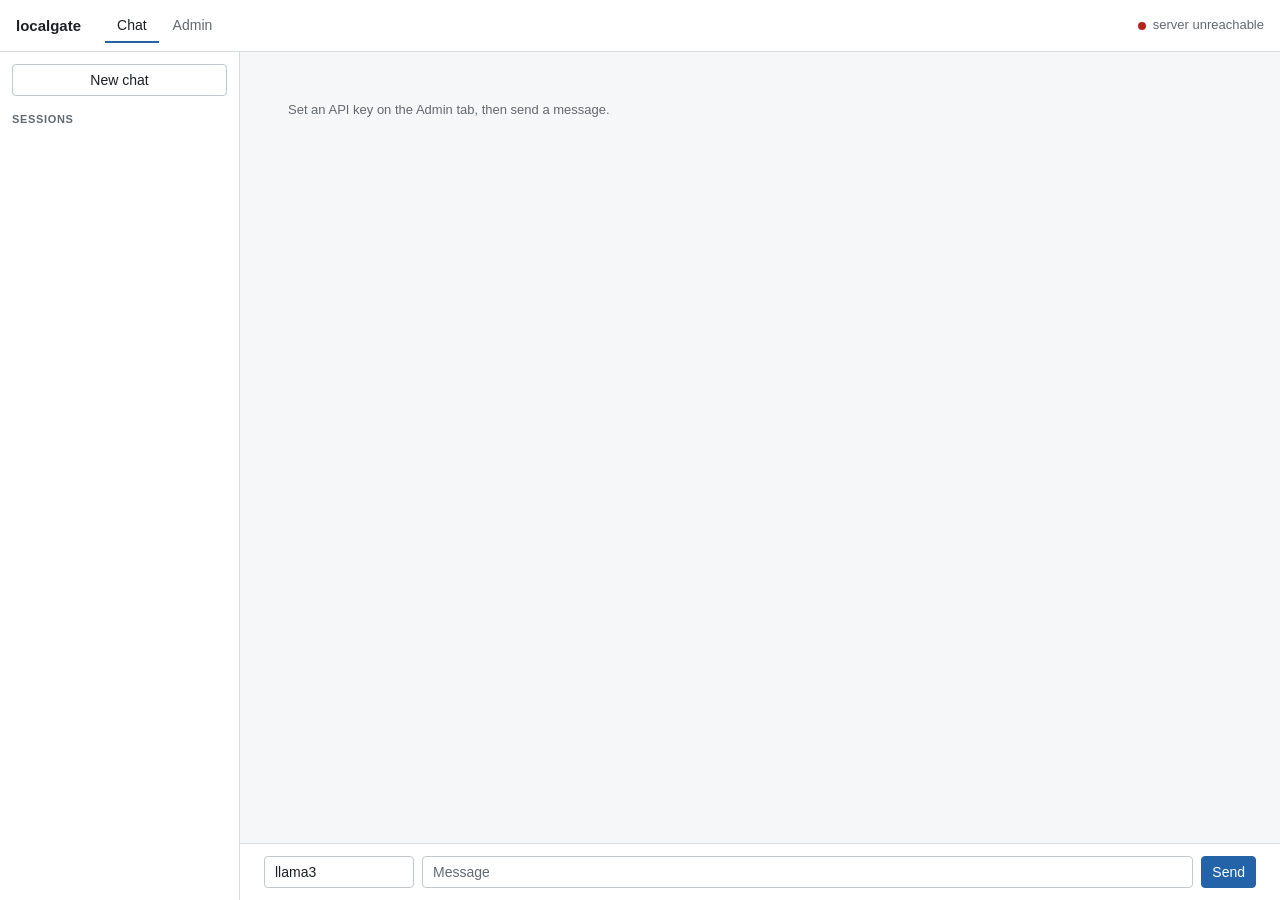
==== src/localgate/dashboard/static/index.html @ 958193ae "refactor(dashboard): plain, conventional admin interface Replaces the styled dark theme (copper acce" ====
<!doctype html>
<html lang="en">
<head>
<meta charset="UTF-8" />
<meta name="viewport" content="width=device-width, initial-scale=1.0" />
<title>localgate</title>
<style>
  /* A conventional admin interface: system fonts, neutral surfaces, one accent colour
     used only for primary actions and focus rings. Nothing here is decorative. */
  :root {
    --bg: #f6f7f8;
    --surface: #ffffff;
    --border: #d8dce0;
    --border-strong: #c2c8ce;
    --text: #1c1f23;
    --muted: #62696f;
    --accent: #2563a8;
    --accent-hover: #1e5290;
    --ok: #1e7a4c;
    --ok-bg: #e6f4ec;
    --danger: #b3261e;
    --danger-bg: #fce8e6;
    --warn: #8a5a00;
    --warn-bg: #fdf3e0;
    --mono: ui-monospace, "SFMono-Regular", Menlo, Consolas, monospace;
    --sans: -apple-system, BlinkMacSystemFont, "Segoe UI", Roboto, Helvetica, Arial, sans-serif;
  }
  @media (prefers-color-scheme: dark) {
    :root {
      --bg: #17191c; --surface: #1f2226; --border: #32373d; --border-strong: #454b52;
      --text: #e6e8ea; --muted: #99a1a8; --accent: #4d8fd6; --accent-hover: #66a2e3;
      --ok: #5cc08a; --ok-bg: #17301f; --danger: #e08a80; --danger-bg: #30201e;
      --warn: #d6a44d; --warn-bg: #302819;
    }
  }

  * { box-sizing: border-box; }
  body {
    margin: 0; height: 100vh; overflow: hidden;
    background: var(--bg); color: var(--text);
    font-family: var(--sans); font-size: 14px; line-height: 1.45;
  }
  h1, h2, h3 { margin: 0; font-weight: 600; }
  code, .mono { font-family: var(--mono); }

  /* Controls */
  button, input, select, textarea {
    font-family: inherit; font-size: 14px; color: var(--text);
    background: var(--surface); border: 1px solid var(--border-strong);
    border-radius: 4px; padding: 7px 10px;
  }
  input, select { width: 100%; }
  input::placeholder { color: var(--muted); }
  button { cursor: pointer; white-space: nowrap; }
  button:hover { background: var(--bg); }
  button:focus-visible, input:focus-visible, select:focus-visible {
    outline: 2px solid var(--accent); outline-offset: 1px; border-color: var(--accent);
  }
  button.primary { background: var(--accent); border-color: var(--accent); color: #fff; font-weight: 500; }
  button.primary:hover { background: var(--accent-hover); border-color: var(--accent-hover); }
  button.link { background: none; border: none; padding: 4px 6px; color: var(--accent); text-decoration: underline; }
  button.link.danger { color: var(--danger); }
  button:disabled { opacity: .55; cursor: not-allowed; }

  /* Layout */
  .app { display: grid; grid-template-columns: 240px 1fr; grid-template-rows: 52px 1fr; height: 100%; }

  header {
    grid-column: 1 / -1; display: flex; align-items: center; gap: 24px;
    padding: 0 16px; background: var(--surface); border-bottom: 1px solid var(--border);
  }
  header .name { font-weight: 600; font-size: 15px; }
  nav { display: flex; gap: 2px; }
  nav button {
    background: none; border: none; border-bottom: 2px solid transparent;
    border-radius: 0; padding: 8px 12px; color: var(--muted);
  }
  nav button:hover { background: var(--bg); color: var(--text); }
  nav button.active { color: var(--text); border-bottom-color: var(--accent); font-weight: 500; }

  .status { margin-left: auto; display: flex; align-items: center; gap: 7px; font-size: 13px; color: var(--muted); }
  .dot { width: 8px; height: 8px; border-radius: 50%; background: var(--muted); flex-shrink: 0; }
  .dot.ok { background: var(--ok); }
  .dot.bad { background: var(--danger); }

  aside {
    background: var(--surface); border-right: 1px solid var(--border);
    padding: 12px; overflow-y: auto; display: flex; flex-direction: column; gap: 8px;
  }
  aside h3 { font-size: 11px; text-transform: uppercase; letter-spacing: .06em; color: var(--muted); margin: 8px 0 2px; }
  .session {
    padding: 7px 9px; border-radius: 4px; cursor: pointer; color: var(--muted);
    font-size: 13px; white-space: nowrap; overflow: hidden; text-overflow: ellipsis;
  }
  .session:hover { background: var(--bg); }
  .session.active { background: var(--bg); color: var(--text); font-weight: 500; }

  main { overflow-y: auto; }
  .view { display: none; }
  .view.active { display: block; }

  /* Chat */
  #chat.active { display: flex; flex-direction: column; height: 100%; }
  .transcript { flex: 1; overflow-y: auto; padding: 20px 24px; display: flex; flex-direction: column; gap: 12px; }
  .msg { max-width: 68ch; padding: 10px 12px; border-radius: 6px; border: 1px solid var(--border); white-space: pre-wrap; word-wrap: break-word; }
  .msg.user { align-self: flex-end; background: var(--surface); border-color: var(--border-strong); }
  .msg.assistant { align-self: flex-start; background: var(--surface); }
  .msg .meta { margin-top: 6px; font-family: var(--mono); font-size: 11px; color: var(--muted); }
  .composer { display: flex; gap: 8px; padding: 12px 24px; border-top: 1px solid var(--border); background: var(--surface); }
  .composer input[type=text] { flex: 1; }
  .note { color: var(--muted); font-size: 13px; padding: 16px 24px; }
  .summary-note {
    margin: 0 24px; padding: 10px 12px; border-radius: 4px;
    background: var(--warn-bg); color: var(--warn); font-size: 13px; border: 1px solid var(--border);
  }

  /* Admin */
  .admin { padding: 20px 24px; display: grid; grid-template-columns: repeat(auto-fit, minmax(380px, 1fr)); gap: 16px; align-items: start; }
  .panel { background: var(--surface); border: 1px solid var(--border); border-radius: 6px; }
  .panel > h2 { padding: 12px 16px; font-size: 14px; border-bottom: 1px solid var(--border); }
  .panel > .body { padding: 16px; }
  .panel .hint { color: var(--muted); font-size: 12px; margin-top: 8px; }

  .field { display: flex; align-items: center; gap: 10px; margin-bottom: 10px; }
  .field label { width: 120px; flex-shrink: 0; color: var(--muted); font-size: 13px; }
  .actions { display: flex; gap: 8px; margin-top: 4px; }

  table { width: 100%; border-collapse: collapse; }
  th, td { text-align: left; padding: 9px 16px; border-bottom: 1px solid var(--border); font-size: 13px; }
  th { color: var(--muted); font-weight: 500; font-size: 12px; }
  tbody tr:last-child td { border-bottom: none; }
  td.num, th.num { text-align: right; font-family: var(--mono); }
  .tag { display: inline-block; padding: 1px 7px; border-radius: 3px; font-size: 12px; }
  .tag.ok { background: var(--ok-bg); color: var(--ok); }
  .tag.off { background: var(--danger-bg); color: var(--danger); }
  .sub { display: block; font-family: var(--mono); font-size: 11px; color: var(--muted); }

  .kv { display: flex; justify-content: space-between; gap: 16px; padding: 5px 0; border-bottom: 1px solid var(--border); font-size: 13px; }
  .kv:last-child { border-bottom: none; }
  .kv dt { color: var(--muted); font-family: var(--mono); font-size: 12px; }
  .kv dd { margin: 0; font-family: var(--mono); font-size: 12px; text-align: right; word-break: break-all; }

  .callout { padding: 10px 12px; border-radius: 4px; font-size: 13px; margin-top: 10px; border: 1px solid var(--border); }
  .callout.ok { background: var(--ok-bg); color: var(--ok); }
  .callout.bad { background: var(--danger-bg); color: var(--danger); }
  .secret { margin-top: 12px; padding: 12px; border: 1px solid var(--border-strong); border-radius: 4px; background: var(--bg); }
  .secret code { display: block; word-break: break-all; font-size: 13px; margin-bottom: 8px; }

  .toast {
    position: fixed; bottom: 20px; right: 20px; z-index: 10; display: none;
    background: var(--surface); border: 1px solid var(--border-strong);
    border-radius: 4px; padding: 10px 14px; font-size: 13px;
    box-shadow: 0 2px 8px rgba(0,0,0,.12);
  }
</style>
</head>
<body>

<div class="app">
  <header>
    <span class="name">localgate</span>
    <nav>
      <button data-view="chat" class="active">Chat</button>
      <button data-view="admin">Admin</button>
    </nav>
    <div class="status"><span class="dot" id="health-dot"></span><span id="health-text">checking…</span></div>
  </header>

  <aside>
    <button id="new-chat">New chat</button>
    <h3>Sessions</h3>
    <div id="sessions"></div>
  </aside>

  <main>
    <section class="view active" id="chat">
      <div class="transcript" id="transcript">
        <p class="note">Set an API key on the Admin tab, then send a message.</p>
      </div>
      <form class="composer" id="composer">
        <input type="text" id="model" value="llama3" style="max-width:150px" aria-label="Model" />
        <input type="text" id="prompt" placeholder="Message" autocomplete="off" aria-label="Message" />
        <button type="submit" class="primary" id="send">Send</button>
      </form>
    </section>

    <section class="view" id="admin">
      <div class="admin">

        <div class="panel">
          <h2>Credentials</h2>
          <div class="body">
            <p class="hint" style="margin-top:0">
              Stored in this browser only, and sent as the <code>X-Admin-Key</code> and
              <code>Authorization</code> headers.
            </p>
            <div class="field">
              <label for="admin-key">Admin key</label>
              <input type="password" id="admin-key" placeholder="LOCALGATE_ADMIN_KEY" />
            </div>
            <div class="field">
              <label for="api-key">API key</label>
              <input type="password" id="api-key" placeholder="lg_… (used for chat)" />
            </div>
            <div class="actions"><button class="primary" id="save-creds">Save</button></div>
          </div>
        </div>

        <div class="panel">
          <h2>Create API key</h2>
          <div class="body">
            <div class="field">
              <label for="key-name">Name</label>
              <input type="text" id="key-name" placeholder="my-app" />
            </div>
            <div class="field">
              <label for="key-limit">Requests/min</label>
              <input type="number" id="key-limit" value="60" min="1" />
            </div>
            <div class="actions"><button class="primary" id="create-key">Create</button></div>
            <div id="key-reveal"></div>
          </div>
        </div>

        <div class="panel" style="grid-column: 1 / -1">
          <h2>API keys</h2>
          <table>
            <thead>
              <tr>
                <th>Name</th><th>Status</th><th class="num">Limit/min</th>
                <th>Last used</th><th></th>
              </tr>
            </thead>
            <tbody id="keys-body">
              <tr><td colspan="5" class="note" style="padding:16px">Enter an admin key to load.</td></tr>
            </tbody>
          </table>
        </div>

        <div class="panel">
          <h2>Usage</h2>
          <div class="body">
            <div class="field">
              <label for="usage-key">Key</label>
              <select id="usage-key"></select>
            </div>
            <dl id="usage-body" style="margin:12px 0 0"></dl>
          </div>
        </div>

        <div class="panel">
          <h2>Server configuration</h2>
          <div class="body">
            <dl id="config-body" style="margin:0"></dl>
          </div>
        </div>

        <div class="panel" style="grid-column: 1 / -1">
          <h2>Database</h2>
          <div class="body">
            <div class="field">
              <label for="db-url">Connection URL</label>
              <input type="text" id="db-url" placeholder="postgresql+asyncpg://user:pass@host/dbname" />
            </div>
            <div class="actions"><button id="save-db">Test and save</button></div>
            <p class="hint">
              The connection is tested before it is saved. On success it is written to
              <code>localgate.config.json</code> and takes effect after a restart — the running
              server keeps its current connection until then. Once restarted, every table (keys,
              usage, history, memory) lives in the new database. The driver must be async:
              <code>postgresql+asyncpg://</code>, not <code>postgresql://</code>.
            </p>
            <div id="db-result"></div>
          </div>
        </div>

      </div>
    </section>
  </main>
</div>

<div class="toast" id="toast"></div>

<script>
"use strict";

const $ = (s) => document.querySelector(s);
const $$ = (s) => document.querySelectorAll(s);

// Everything the API returns is rendered as text, never as markup. A model reply, a key
// name, or an error message could otherwise contain HTML and execute in this page.
const esc = (v) => String(v ?? "").replace(/[&<>"']/g, (c) => (
  { "&": "&amp;", "<": "&lt;", ">": "&gt;", '"': "&quot;", "'": "&#39;" }[c]
));

const store = {
  get adminKey() { return localStorage.getItem("lg_admin_key") || ""; },
  set adminKey(v) { localStorage.setItem("lg_admin_key", v); },
  get apiKey() { return localStorage.getItem("lg_api_key") || ""; },
  set apiKey(v) { localStorage.setItem("lg_api_key", v); },
  get sessions() { return JSON.parse(localStorage.getItem("lg_sessions") || "[]"); },
  set sessions(v) { localStorage.setItem("lg_sessions", JSON.stringify(v)); },
  get active() { return localStorage.getItem("lg_active") || ""; },
  set active(v) { localStorage.setItem("lg_active", v); },
};

function toast(message) {
  const el = $("#toast");
  el.textContent = message;
  el.style.display = "block";
  clearTimeout(toast.timer);
  toast.timer = setTimeout(() => (el.style.display = "none"), 3200);
}

// localgate returns every error in the OpenAI envelope: {"error": {"message", ...}}.
// Those messages are written to be actionable, so they are shown verbatim.
function errorMessage(payload, resp) {
  return payload?.error?.message || payload?.detail || `${resp.status} ${resp.statusText}`;
}

async function api(path, { admin = false, method = "GET", body } = {}) {
  const headers = { "Content-Type": "application/json" };
  if (admin) headers["X-Admin-Key"] = store.adminKey;
  else headers["Authorization"] = `Bearer ${store.apiKey}`;

  const resp = await fetch(path, {
    method, headers, body: body ? JSON.stringify(body) : undefined,
  });
  if (!resp.ok) throw new Error(errorMessage(await resp.json().catch(() => null), resp));
  return resp.json();
}

// ---------- Navigation ----------

$$("nav button").forEach((btn) => btn.addEventListener("click", () => {
  $$("nav button").forEach((b) => b.classList.remove("active"));
  btn.classList.add("active");
  const view = btn.dataset.view;
  $("#chat").classList.toggle("active", view === "chat");
  $("#admin").classList.toggle("active", view === "admin");
  if (view === "admin") refreshAdmin();
}));

// ---------- Health ----------

async function pollHealth() {
  const dot = $("#health-dot");
  const text = $("#health-text");
  try {
    // /health answers 503 when a dependency is down, so the body is read regardless of
    // the status code — that body is exactly what says which dependency failed.
    const h = await (await fetch("/health")).json();
    const backend = h.backend?.reachable;
    const db = h.database?.connected;

    dot.className = "dot " + (backend && db ? "ok" : "bad");
    if (!backend) text.textContent = `backend unreachable (${h.backend?.type ?? "?"})`;
    else if (!db) text.textContent = "database unreachable";
    else text.textContent = `ready · ${h.backend.type} · v${h.version}`;
  } catch {
    dot.className = "dot bad";
    text.textContent = "server unreachable";
  }
}
pollHealth();
setInterval(pollHealth, 10000);

// ---------- Chat ----------

function renderSessions() {
  const list = $("#sessions");
  list.textContent = "";
  store.sessions.forEach((s) => {
    const el = document.createElement("div");
    el.className = "session" + (s.id === store.active ? " active" : "");
    el.textContent = s.label;
    el.title = s.id;
    el.addEventListener("click", () => openSession(s.id));
    list.appendChild(el);
  });
}

function addMessage(role, content, meta) {
  const box = $("#transcript");
  box.querySelector(".note")?.remove();

  const el = document.createElement("div");
  el.className = `msg ${role}`;
  el.textContent = content;
  if (meta) {
    const m = document.createElement("div");
    m.className = "meta";
    m.textContent = meta;
    el.appendChild(m);
  }
  box.appendChild(el);
  box.scrollTop = box.scrollHeight;
}

function newSession() {
  const id = crypto.randomUUID();
  store.sessions = [{ id, label: new Date().toLocaleString() }, ...store.sessions].slice(0, 50);
  store.active = id;
  $("#transcript").innerHTML = '<p class="note">New session. Messages here are remembered across requests.</p>';
  renderSessions();
}

async function openSession(id) {
  store.active = id;
  renderSessions();
  const box = $("#transcript");
  box.textContent = "";

  if (!store.apiKey) {
    box.innerHTML = '<p class="note">Set an API key on the Admin tab to load history.</p>';
    return;
  }

  try {
    const { messages = [], summary, memory_chunks } = await api(`/v1/conversations/${id}`);
    if (!messages.length) {
      box.innerHTML = '<p class="note">No messages in this session yet.</p>';
      return;
    }
    if (summary) {
      const el = document.createElement("div");
      el.className = "summary-note";
      el.textContent = `Rolling summary (${memory_chunks} memory chunks): ${summary}`;
      box.appendChild(el);
    }
    messages.forEach((m) => addMessage(m.role, m.content));
  } catch (e) {
    // A session owned by another key returns 404, deliberately indistinguishable from one
    // that never existed — see docs/api-reference.md.
    box.innerHTML = `<p class="note">${esc(e.message)}</p>`;
  }
}

$("#new-chat").addEventListener("click", newSession);

$("#composer").addEventListener("submit", async (event) => {
  event.preventDefault();
  const input = $("#prompt");
  const text = input.value.trim();
  if (!text) return;

  if (!store.apiKey) { toast("Set an API key on the Admin tab first."); return; }
  if (!store.active) newSession();

  addMessage("user", text);
  input.value = "";
  const send = $("#send");
  send.disabled = true;

  // Only the newest turn is sent. The gateway retrieves the rest of this session from
  // memory — which is the whole point, and what lets a small context window hold a long
  // conversation.
  try {
    const resp = await fetch("/v1/chat/completions", {
      method: "POST",
      headers: {
        "Content-Type": "application/json",
        "Authorization": `Bearer ${store.apiKey}`,
        "X-Session-ID": store.active,
      },
      body: JSON.stringify({
        model: $("#model").value || "llama3",
        messages: [{ role: "user", content: text }],
      }),
    });
    if (!resp.ok) throw new Error(errorMessage(await resp.json().catch(() => null), resp));

    const data = await resp.json();
    const reply = data.choices?.[0]?.message?.content || "(empty response)";
    const u = data.usage;
    addMessage("assistant", reply, u ? `${u.prompt_tokens} in / ${u.completion_tokens} out` : "");
  } catch (e) {
    addMessage("assistant", e.message);
  } finally {
    send.disabled = false;
    input.focus();
  }
});

// ---------- Admin ----------

$("#admin-key").value = store.adminKey;
$("#api-key").value = store.apiKey;

$("#save-creds").addEventListener("click", () => {
  store.adminKey = $("#admin-key").value.trim();
  store.apiKey = $("#api-key").value.trim();
  toast("Saved.");
  refreshAdmin();
});

$("#create-key").addEventListener("click", async () => {
  const name = $("#key-name").value.trim();
  if (!name) { toast("Give the key a name."); return; }

  try {
    const key = await api("/admin/keys", {
      admin: true,
      method: "POST",
      body: { name, rate_limit_per_min: Number($("#key-limit").value) || 60 },
    });

    // The raw key exists in exactly one response and is never recoverable, so it is shown
    // once, prominently, with a way to put it straight to use.
    $("#key-reveal").innerHTML =
      `<div class="secret">
         <code>${esc(key.api_key)}</code>
         <div class="hint" style="margin:0 0 8px">
           Copy it now. Only a hash is stored, so it cannot be shown again.
         </div>
         <button id="use-key">Use for chat</button>
       </div>`;
    $("#use-key").addEventListener("click", () => {
      store.apiKey = key.api_key;
      $("#api-key").value = key.api_key;
      toast("Now using this key for chat.");
    });

    $("#key-name").value = "";
    loadKeys();
  } catch (e) { toast(e.message); }
});

async function loadKeys() {
  if (!store.adminKey) return;
  const body = $("#keys-body");

  try {
    const keys = await api("/admin/keys", { admin: true });
    if (!keys.length) {
      body.innerHTML = '<tr><td colspan="5" class="note" style="padding:16px">No keys yet.</td></tr>';
      return;
    }

    // The prefix is the only way to tell which row is the key in your hand; keys issued
    // before v0.6 predate the column and have none.
    body.innerHTML = keys.map((k) => `
      <tr>
        <td>${esc(k.name)}<span class="sub">${esc(k.key_prefix ? k.key_prefix + "…" : "created before v0.6")}</span></td>
        <td><span class="tag ${k.revoked ? "off" : "ok"}">${k.revoked ? "revoked" : "active"}</span></td>
        <td class="num">${esc(k.rate_limit_per_min)}</td>
        <td>${k.last_used_at ? esc(new Date(k.last_used_at).toLocaleString()) : "—"}</td>
        <td>${k.revoked ? "" : `<button class="link danger" data-revoke="${esc(k.id)}">Revoke</button>`}</td>
      </tr>`).join("");

    $$("[data-revoke]").forEach((btn) => btn.addEventListener("click", async () => {
      if (!confirm("Revoke this key? Applications using it will stop working immediately.")) return;
      try {
        await api(`/admin/keys/${btn.dataset.revoke}`, { admin: true, method: "DELETE" });
        toast("Key revoked.");
        loadKeys();
      } catch (e) { toast(e.message); }
    }));

    const select = $("#usage-key");
    const previous = select.value;
    select.innerHTML = keys.map((k) => `<option value="${esc(k.id)}">${esc(k.name)}</option>`).join("");
    if (previous) select.value = previous;
    loadUsage();
  } catch (e) {
    body.innerHTML = `<tr><td colspan="5" class="note" style="padding:16px">${esc(e.message)}</td></tr>`;
  }
}

$("#usage-key").addEventListener("change", loadUsage);

const LABELS = {
  request_count: "Requests",
  prompt_tokens: "Prompt tokens",
  completion_tokens: "Completion tokens",
  total_tokens: "Total tokens",
  avg_latency_ms: "Average latency (ms)",
};

async function loadUsage() {
  const id = $("#usage-key").value;
  if (!id || !store.adminKey) return;

  try {
    const usage = await api(`/admin/usage/${id}`, { admin: true });
    $("#usage-body").innerHTML = Object.entries(usage)
      .filter(([k]) => k in LABELS)
      .map(([k, v]) => `<div class="kv"><dt>${esc(LABELS[k])}</dt><dd>${esc(v)}</dd></div>`)
      .join("");
  } catch (e) {
    $("#usage-body").innerHTML = `<div class="kv"><dt>error</dt><dd>${esc(e.message)}</dd></div>`;
  }
}

// /admin/config is grouped (backend / database / memory / cache / security), so it is
// flattened depth-first — a flat Object.entries would render "[object Object]" per group.
function flatten(obj, prefix = "") {
  return Object.entries(obj).flatMap(([k, v]) => {
    const key = prefix ? `${prefix}.${k}` : k;
    if (v && typeof v === "object" && !Array.isArray(v)) return flatten(v, key);
    return [[key, Array.isArray(v) ? (v.join(", ") || "—") : String(v)]];
  });
}

async function loadConfig() {
  if (!store.adminKey) return;
  try {
    const config = await api("/admin/config", { admin: true });
    $("#config-body").innerHTML = flatten(config)
      .map(([k, v]) => `<div class="kv"><dt>${esc(k)}</dt><dd>${esc(v)}</dd></div>`)
      .join("");
  } catch (e) {
    $("#config-body").innerHTML = `<div class="kv"><dt>error</dt><dd>${esc(e.message)}</dd></div>`;
  }
}

$("#save-db").addEventListener("click", async () => {
  const url = $("#db-url").value.trim();
  if (!url) { toast("Enter a database URL."); return; }

  const button = $("#save-db");
  button.disabled = true;
  $("#db-result").innerHTML = '<div class="callout">Testing the connection…</div>';

  try {
    const result = await api("/admin/config/database-url", {
      admin: true, method: "PUT", body: { database_url: url },
    });
    $("#db-result").innerHTML = `<div class="callout ok">${esc(result.message)}</div>`;
    loadConfig();
  } catch (e) {
    // These messages name the actual fix (a missing +asyncpg, sslmode vs ssl), so they
    // are shown as-is rather than replaced with something generic.
    $("#db-result").innerHTML = `<div class="callout bad">${esc(e.message)}</div>`;
  } finally {
    button.disabled = false;
  }
});

function refreshAdmin() {
  if (!store.adminKey) return;
  loadKeys();
  loadConfig();
}

renderSessions();
if (store.active) openSession(store.active);
</script>
</body>
</html>
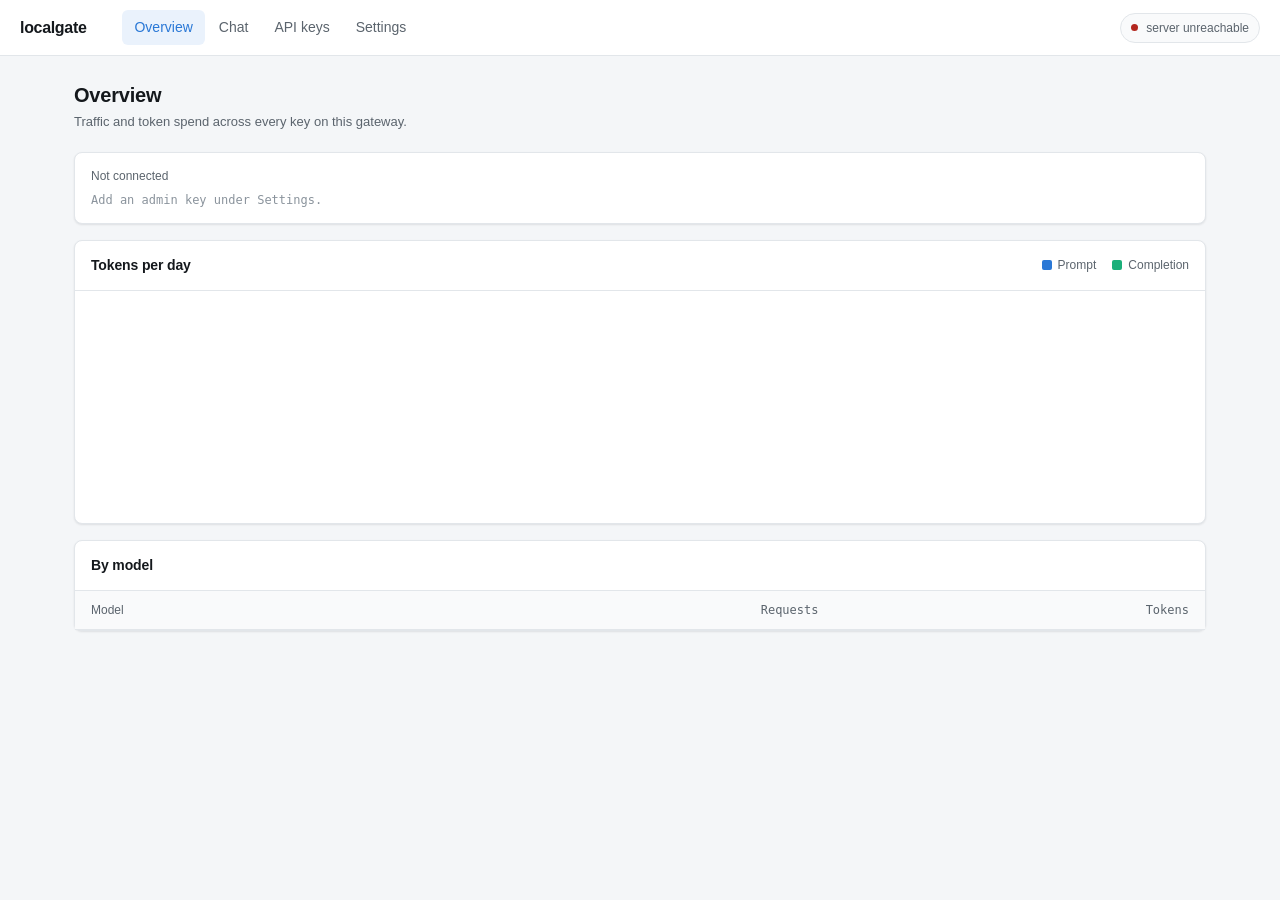
==== commit c51b8161: "feat(dashboard): add an overview with usage stats and a per-day token chart The dashboard showed key" ====
--- a/src/localgate/dashboard/static/index.html
+++ b/src/localgate/dashboard/static/index.html
@@ -5,32 +5,46 @@
 <meta name="viewport" content="width=device-width, initial-scale=1.0" />
 <title>localgate</title>
 <style>
-  /* A conventional admin interface: system fonts, neutral surfaces, one accent colour
-     used only for primary actions and focus rings. Nothing here is decorative. */
+  /* Surfaces and text are neutral; colour is reserved for state and for the two data
+     series. The series hues are the validated categorical slots 1 and 2, stepped
+     separately for the light and dark surfaces rather than flipped. */
   :root {
-    --bg: #f6f7f8;
+    --bg: #f4f6f8;
     --surface: #ffffff;
-    --border: #d8dce0;
-    --border-strong: #c2c8ce;
-    --text: #1c1f23;
-    --muted: #62696f;
-    --accent: #2563a8;
-    --accent-hover: #1e5290;
-    --ok: #1e7a4c;
-    --ok-bg: #e6f4ec;
+    --surface-2: #f9fafb;
+    --border: #e2e6ea;
+    --border-strong: #cbd2d9;
+    --text: #14181c;
+    --text-2: #5b646d;
+    --text-3: #8a939c;
+    --accent: #2a78d6;
+    --accent-hover: #1f63b8;
+    --accent-soft: #eaf2fc;
+    --ok: #1a7f4b;
+    --ok-soft: #e7f4ec;
     --danger: #b3261e;
-    --danger-bg: #fce8e6;
+    --danger-soft: #fceceb;
     --warn: #8a5a00;
-    --warn-bg: #fdf3e0;
+    --warn-soft: #fdf4e3;
+    --series-1: #2a78d6;   /* prompt tokens */
+    --series-2: #1baf7a;   /* completion tokens */
+    --shadow: 0 1px 2px rgba(16,24,32,.06), 0 1px 3px rgba(16,24,32,.04);
+    --shadow-lg: 0 4px 12px rgba(16,24,32,.10);
+    --radius: 8px;
     --mono: ui-monospace, "SFMono-Regular", Menlo, Consolas, monospace;
     --sans: -apple-system, BlinkMacSystemFont, "Segoe UI", Roboto, Helvetica, Arial, sans-serif;
   }
   @media (prefers-color-scheme: dark) {
     :root {
-      --bg: #17191c; --surface: #1f2226; --border: #32373d; --border-strong: #454b52;
-      --text: #e6e8ea; --muted: #99a1a8; --accent: #4d8fd6; --accent-hover: #66a2e3;
-      --ok: #5cc08a; --ok-bg: #17301f; --danger: #e08a80; --danger-bg: #30201e;
-      --warn: #d6a44d; --warn-bg: #302819;
+      --bg: #14171a; --surface: #1f2226; --surface-2: #24282d;
+      --border: #30353b; --border-strong: #434a52;
+      --text: #eceef0; --text-2: #a3abb3; --text-3: #79828b;
+      --accent: #3987e5; --accent-hover: #5599ea; --accent-soft: #1b2833;
+      --ok: #5cc08a; --ok-soft: #16281d;
+      --danger: #e08a80; --danger-soft: #2b1d1c;
+      --warn: #d6a44d; --warn-soft: #2a2417;
+      --series-1: #3987e5; --series-2: #199e70;
+      --shadow: 0 1px 2px rgba(0,0,0,.3); --shadow-lg: 0 4px 14px rgba(0,0,0,.4);
     }
   }
 
@@ -38,132 +52,179 @@
   body {
     margin: 0; height: 100vh; overflow: hidden;
     background: var(--bg); color: var(--text);
-    font-family: var(--sans); font-size: 14px; line-height: 1.45;
-  }
-  h1, h2, h3 { margin: 0; font-weight: 600; }
-  code, .mono { font-family: var(--mono); }
-
-  /* Controls */
-  button, input, select, textarea {
-    font-family: inherit; font-size: 14px; color: var(--text);
+    font-family: var(--sans); font-size: 14px; line-height: 1.5;
+    -webkit-font-smoothing: antialiased;
+  }
+  h1, h2, h3 { margin: 0; font-weight: 600; letter-spacing: -.01em; }
+  .mono, code { font-family: var(--mono); }
+
+  button, input, select {
+    font: inherit; font-size: 14px; color: var(--text);
     background: var(--surface); border: 1px solid var(--border-strong);
-    border-radius: 4px; padding: 7px 10px;
+    border-radius: 6px; padding: 8px 11px;
   }
   input, select { width: 100%; }
-  input::placeholder { color: var(--muted); }
-  button { cursor: pointer; white-space: nowrap; }
-  button:hover { background: var(--bg); }
+  input::placeholder { color: var(--text-3); }
+  button { cursor: pointer; white-space: nowrap; font-weight: 500; }
+  button:hover { background: var(--surface-2); }
   button:focus-visible, input:focus-visible, select:focus-visible {
     outline: 2px solid var(--accent); outline-offset: 1px; border-color: var(--accent);
   }
-  button.primary { background: var(--accent); border-color: var(--accent); color: #fff; font-weight: 500; }
+  button.primary { background: var(--accent); border-color: var(--accent); color: #fff; }
   button.primary:hover { background: var(--accent-hover); border-color: var(--accent-hover); }
-  button.link { background: none; border: none; padding: 4px 6px; color: var(--accent); text-decoration: underline; }
+  button.link { background: none; border: none; padding: 4px 6px; color: var(--accent); font-weight: 500; }
+  button.link:hover { background: var(--accent-soft); }
   button.link.danger { color: var(--danger); }
-  button:disabled { opacity: .55; cursor: not-allowed; }
-
-  /* Layout */
-  .app { display: grid; grid-template-columns: 240px 1fr; grid-template-rows: 52px 1fr; height: 100%; }
+  button.link.danger:hover { background: var(--danger-soft); }
+  button:disabled { opacity: .5; cursor: not-allowed; }
+
+  /* ---- Shell ---- */
+  .app { display: grid; grid-template-columns: 232px 1fr; grid-template-rows: 56px 1fr; height: 100%; }
+  .app.no-aside { grid-template-columns: 0 1fr; }
+  .app.no-aside aside { display: none; }
+  /* The columns are assigned explicitly. Without this, hiding the aside takes it out of
+     the grid entirely and `main` auto-places into column 1 — which is 0 wide, so the
+     whole page renders blank. */
+  aside { grid-column: 1; }
+  main { grid-column: 2; }
 
   header {
-    grid-column: 1 / -1; display: flex; align-items: center; gap: 24px;
-    padding: 0 16px; background: var(--surface); border-bottom: 1px solid var(--border);
-  }
-  header .name { font-weight: 600; font-size: 15px; }
+    grid-column: 1 / -1; display: flex; align-items: center; gap: 28px;
+    padding: 0 20px; background: var(--surface); border-bottom: 1px solid var(--border);
+  }
+  .brand { display: flex; align-items: baseline; gap: 8px; }
+  .brand .name { font-weight: 650; font-size: 16px; letter-spacing: -.02em; }
+  .brand .ver { font-family: var(--mono); font-size: 11px; color: var(--text-3); }
+
   nav { display: flex; gap: 2px; }
   nav button {
-    background: none; border: none; border-bottom: 2px solid transparent;
-    border-radius: 0; padding: 8px 12px; color: var(--muted);
-  }
-  nav button:hover { background: var(--bg); color: var(--text); }
-  nav button.active { color: var(--text); border-bottom-color: var(--accent); font-weight: 500; }
-
-  .status { margin-left: auto; display: flex; align-items: center; gap: 7px; font-size: 13px; color: var(--muted); }
-  .dot { width: 8px; height: 8px; border-radius: 50%; background: var(--muted); flex-shrink: 0; }
+    background: none; border: none; border-radius: 6px; padding: 7px 12px;
+    color: var(--text-2); font-weight: 500;
+  }
+  nav button:hover { background: var(--surface-2); color: var(--text); }
+  nav button.active { background: var(--accent-soft); color: var(--accent); }
+
+  .health {
+    margin-left: auto; display: flex; align-items: center; gap: 8px;
+    padding: 5px 10px; border-radius: 100px; background: var(--surface-2);
+    border: 1px solid var(--border); font-size: 12px; color: var(--text-2);
+  }
+  .dot { width: 7px; height: 7px; border-radius: 50%; background: var(--text-3); flex-shrink: 0; }
   .dot.ok { background: var(--ok); }
   .dot.bad { background: var(--danger); }
 
   aside {
     background: var(--surface); border-right: 1px solid var(--border);
-    padding: 12px; overflow-y: auto; display: flex; flex-direction: column; gap: 8px;
-  }
-  aside h3 { font-size: 11px; text-transform: uppercase; letter-spacing: .06em; color: var(--muted); margin: 8px 0 2px; }
+    padding: 14px; overflow-y: auto; display: flex; flex-direction: column; gap: 6px;
+  }
+  aside h3 { font-size: 11px; text-transform: uppercase; letter-spacing: .07em; color: var(--text-3); margin: 12px 0 4px; }
   .session {
-    padding: 7px 9px; border-radius: 4px; cursor: pointer; color: var(--muted);
+    padding: 8px 10px; border-radius: 6px; cursor: pointer; color: var(--text-2);
     font-size: 13px; white-space: nowrap; overflow: hidden; text-overflow: ellipsis;
   }
-  .session:hover { background: var(--bg); }
-  .session.active { background: var(--bg); color: var(--text); font-weight: 500; }
+  .session:hover { background: var(--surface-2); color: var(--text); }
+  .session.active { background: var(--accent-soft); color: var(--accent); font-weight: 500; }
 
   main { overflow-y: auto; }
   .view { display: none; }
   .view.active { display: block; }
-
-  /* Chat */
+  .page { padding: 24px; max-width: 1180px; margin: 0 auto; }
+  .page > h1 { font-size: 20px; margin-bottom: 2px; }
+  .page > .lede { color: var(--text-2); font-size: 13px; margin: 0 0 20px; }
+
+  .panel { background: var(--surface); border: 1px solid var(--border); border-radius: var(--radius); box-shadow: var(--shadow); }
+  .panel > h2 { padding: 14px 16px; font-size: 14px; border-bottom: 1px solid var(--border); }
+  .panel > .body { padding: 16px; }
+  .hint { color: var(--text-2); font-size: 12px; }
+  .cols { display: grid; grid-template-columns: repeat(auto-fit, minmax(340px, 1fr)); gap: 16px; align-items: start; }
+
+  /* ---- Stat tiles: a headline number is not a chart ---- */
+  .stats { display: grid; grid-template-columns: repeat(auto-fit, minmax(170px, 1fr)); gap: 12px; margin-bottom: 16px; }
+  .stat { background: var(--surface); border: 1px solid var(--border); border-radius: var(--radius); padding: 14px 16px; box-shadow: var(--shadow); }
+  .stat .label { font-size: 12px; color: var(--text-2); margin-bottom: 6px; }
+  .stat .value { font-size: 26px; font-weight: 650; letter-spacing: -.02em; font-variant-numeric: tabular-nums; }
+  .stat .sub { font-size: 12px; color: var(--text-3); margin-top: 2px; }
+
+  /* ---- Chart ---- */
+  .legend { display: flex; gap: 16px; align-items: center; font-size: 12px; color: var(--text-2); }
+  .legend .item { display: flex; align-items: center; gap: 6px; }
+  .swatch { width: 10px; height: 10px; border-radius: 2px; }
+  .chart-head { display: flex; align-items: center; justify-content: space-between; padding: 14px 16px; border-bottom: 1px solid var(--border); }
+  .chart-head h2 { font-size: 14px; }
+  #chart { display: block; width: 100%; height: 200px; }
+  .grid-line { stroke: var(--border); stroke-width: 1; }
+  .axis-text { fill: var(--text-3); font-size: 10px; font-family: var(--mono); }
+  .bar { cursor: pointer; }
+  .bar:hover { opacity: .82; }
+
+  .tooltip {
+    position: fixed; z-index: 20; pointer-events: none; display: none;
+    background: var(--surface); border: 1px solid var(--border-strong);
+    border-radius: 6px; padding: 8px 10px; box-shadow: var(--shadow-lg);
+    font-size: 12px; min-width: 150px;
+  }
+  .tooltip .t-date { font-weight: 600; margin-bottom: 5px; }
+  .tooltip .t-row { display: flex; align-items: center; gap: 6px; justify-content: space-between; }
+  .tooltip .t-row .k { display: flex; align-items: center; gap: 6px; color: var(--text-2); }
+  .tooltip .t-row .v { font-family: var(--mono); font-variant-numeric: tabular-nums; }
+
+  /* ---- Tables ---- */
+  table { width: 100%; border-collapse: collapse; }
+  th, td { text-align: left; padding: 10px 16px; border-bottom: 1px solid var(--border); font-size: 13px; }
+  th { color: var(--text-2); font-weight: 500; font-size: 12px; background: var(--surface-2); }
+  tbody tr:last-child td { border-bottom: none; }
+  tbody tr:hover { background: var(--surface-2); }
+  td.num, th.num { text-align: right; font-family: var(--mono); font-variant-numeric: tabular-nums; }
+  .tag { display: inline-block; padding: 2px 8px; border-radius: 4px; font-size: 12px; font-weight: 500; }
+  .tag.ok { background: var(--ok-soft); color: var(--ok); }
+  .tag.off { background: var(--danger-soft); color: var(--danger); }
+  .sub { display: block; font-family: var(--mono); font-size: 11px; color: var(--text-3); }
+
+  /* ---- Forms / misc ---- */
+  .field { display: flex; align-items: center; gap: 12px; margin-bottom: 12px; }
+  .field label { width: 118px; flex-shrink: 0; color: var(--text-2); font-size: 13px; }
+  .kv { display: flex; justify-content: space-between; gap: 16px; padding: 6px 0; border-bottom: 1px solid var(--border); }
+  .kv:last-child { border-bottom: none; }
+  .kv dt { color: var(--text-2); font-family: var(--mono); font-size: 12px; }
+  .kv dd { margin: 0; font-family: var(--mono); font-size: 12px; text-align: right; word-break: break-all; }
+  .callout { padding: 10px 12px; border-radius: 6px; font-size: 13px; margin-top: 12px; }
+  .callout.ok { background: var(--ok-soft); color: var(--ok); }
+  .callout.bad { background: var(--danger-soft); color: var(--danger); }
+  .callout.neutral { background: var(--surface-2); color: var(--text-2); }
+  .secret { margin-top: 14px; padding: 14px; border: 1px solid var(--accent); border-radius: 6px; background: var(--accent-soft); }
+  .secret code { display: block; word-break: break-all; font-size: 13px; margin-bottom: 8px; color: var(--text); }
+  .empty { padding: 28px 16px; text-align: center; color: var(--text-2); font-size: 13px; }
+
+  /* ---- Chat ---- */
   #chat.active { display: flex; flex-direction: column; height: 100%; }
-  .transcript { flex: 1; overflow-y: auto; padding: 20px 24px; display: flex; flex-direction: column; gap: 12px; }
-  .msg { max-width: 68ch; padding: 10px 12px; border-radius: 6px; border: 1px solid var(--border); white-space: pre-wrap; word-wrap: break-word; }
-  .msg.user { align-self: flex-end; background: var(--surface); border-color: var(--border-strong); }
-  .msg.assistant { align-self: flex-start; background: var(--surface); }
-  .msg .meta { margin-top: 6px; font-family: var(--mono); font-size: 11px; color: var(--muted); }
-  .composer { display: flex; gap: 8px; padding: 12px 24px; border-top: 1px solid var(--border); background: var(--surface); }
+  .transcript { flex: 1; overflow-y: auto; padding: 24px; display: flex; flex-direction: column; gap: 12px; }
+  .msg { max-width: 68ch; padding: 11px 14px; border-radius: 10px; white-space: pre-wrap; word-wrap: break-word; box-shadow: var(--shadow); }
+  .msg.user { align-self: flex-end; background: var(--accent); color: #fff; border-bottom-right-radius: 3px; }
+  .msg.assistant { align-self: flex-start; background: var(--surface); border: 1px solid var(--border); border-bottom-left-radius: 3px; }
+  .msg .meta { margin-top: 6px; font-family: var(--mono); font-size: 11px; opacity: .75; }
+  .composer { display: flex; gap: 10px; padding: 14px 24px; border-top: 1px solid var(--border); background: var(--surface); }
   .composer input[type=text] { flex: 1; }
-  .note { color: var(--muted); font-size: 13px; padding: 16px 24px; }
-  .summary-note {
-    margin: 0 24px; padding: 10px 12px; border-radius: 4px;
-    background: var(--warn-bg); color: var(--warn); font-size: 13px; border: 1px solid var(--border);
-  }
-
-  /* Admin */
-  .admin { padding: 20px 24px; display: grid; grid-template-columns: repeat(auto-fit, minmax(380px, 1fr)); gap: 16px; align-items: start; }
-  .panel { background: var(--surface); border: 1px solid var(--border); border-radius: 6px; }
-  .panel > h2 { padding: 12px 16px; font-size: 14px; border-bottom: 1px solid var(--border); }
-  .panel > .body { padding: 16px; }
-  .panel .hint { color: var(--muted); font-size: 12px; margin-top: 8px; }
-
-  .field { display: flex; align-items: center; gap: 10px; margin-bottom: 10px; }
-  .field label { width: 120px; flex-shrink: 0; color: var(--muted); font-size: 13px; }
-  .actions { display: flex; gap: 8px; margin-top: 4px; }
-
-  table { width: 100%; border-collapse: collapse; }
-  th, td { text-align: left; padding: 9px 16px; border-bottom: 1px solid var(--border); font-size: 13px; }
-  th { color: var(--muted); font-weight: 500; font-size: 12px; }
-  tbody tr:last-child td { border-bottom: none; }
-  td.num, th.num { text-align: right; font-family: var(--mono); }
-  .tag { display: inline-block; padding: 1px 7px; border-radius: 3px; font-size: 12px; }
-  .tag.ok { background: var(--ok-bg); color: var(--ok); }
-  .tag.off { background: var(--danger-bg); color: var(--danger); }
-  .sub { display: block; font-family: var(--mono); font-size: 11px; color: var(--muted); }
-
-  .kv { display: flex; justify-content: space-between; gap: 16px; padding: 5px 0; border-bottom: 1px solid var(--border); font-size: 13px; }
-  .kv:last-child { border-bottom: none; }
-  .kv dt { color: var(--muted); font-family: var(--mono); font-size: 12px; }
-  .kv dd { margin: 0; font-family: var(--mono); font-size: 12px; text-align: right; word-break: break-all; }
-
-  .callout { padding: 10px 12px; border-radius: 4px; font-size: 13px; margin-top: 10px; border: 1px solid var(--border); }
-  .callout.ok { background: var(--ok-bg); color: var(--ok); }
-  .callout.bad { background: var(--danger-bg); color: var(--danger); }
-  .secret { margin-top: 12px; padding: 12px; border: 1px solid var(--border-strong); border-radius: 4px; background: var(--bg); }
-  .secret code { display: block; word-break: break-all; font-size: 13px; margin-bottom: 8px; }
+  .summary-note { margin: 0 24px; padding: 10px 12px; border-radius: 6px; background: var(--warn-soft); color: var(--warn); font-size: 13px; }
 
   .toast {
-    position: fixed; bottom: 20px; right: 20px; z-index: 10; display: none;
+    position: fixed; bottom: 20px; right: 20px; z-index: 30; display: none;
     background: var(--surface); border: 1px solid var(--border-strong);
-    border-radius: 4px; padding: 10px 14px; font-size: 13px;
-    box-shadow: 0 2px 8px rgba(0,0,0,.12);
+    border-radius: 6px; padding: 11px 15px; font-size: 13px; box-shadow: var(--shadow-lg);
   }
 </style>
 </head>
 <body>
 
-<div class="app">
+<div class="app no-aside" id="app">
   <header>
-    <span class="name">localgate</span>
+    <div class="brand"><span class="name">localgate</span><span class="ver" id="version"></span></div>
     <nav>
-      <button data-view="chat" class="active">Chat</button>
-      <button data-view="admin">Admin</button>
+      <button data-view="overview" class="active">Overview</button>
+      <button data-view="chat">Chat</button>
+      <button data-view="keys">API keys</button>
+      <button data-view="settings">Settings</button>
     </nav>
-    <div class="status"><span class="dot" id="health-dot"></span><span id="health-text">checking…</span></div>
+    <div class="health"><span class="dot" id="health-dot"></span><span id="health-text">checking…</span></div>
   </header>
 
   <aside>
@@ -173,9 +234,44 @@
   </aside>
 
   <main>
-    <section class="view active" id="chat">
+
+    <!-- ---------------- Overview ---------------- -->
+    <section class="view active" id="overview">
+      <div class="page">
+        <h1>Overview</h1>
+        <p class="lede">Traffic and token spend across every key on this gateway.</p>
+
+        <div class="stats" id="stats"></div>
+
+        <div class="panel" style="margin-bottom:16px">
+          <div class="chart-head">
+            <h2>Tokens per day</h2>
+            <div class="legend">
+              <span class="item"><span class="swatch" style="background:var(--series-1)"></span>Prompt</span>
+              <span class="item"><span class="swatch" style="background:var(--series-2)"></span>Completion</span>
+            </div>
+          </div>
+          <div class="body">
+            <svg id="chart" role="img" aria-label="Prompt and completion tokens per day"></svg>
+          </div>
+        </div>
+
+        <div class="panel">
+          <h2>By model</h2>
+          <table>
+            <thead>
+              <tr><th>Model</th><th class="num">Requests</th><th class="num">Tokens</th></tr>
+            </thead>
+            <tbody id="models-body"></tbody>
+          </table>
+        </div>
+      </div>
+    </section>
+
+    <!-- ---------------- Chat ---------------- -->
+    <section class="view" id="chat">
       <div class="transcript" id="transcript">
-        <p class="note">Set an API key on the Admin tab, then send a message.</p>
+        <p class="empty">Set an API key under Settings, then send a message.</p>
       </div>
       <form class="composer" id="composer">
         <input type="text" id="model" value="llama3" style="max-width:150px" aria-label="Model" />
@@ -184,101 +280,99 @@
       </form>
     </section>
 
-    <section class="view" id="admin">
-      <div class="admin">
-
-        <div class="panel">
-          <h2>Credentials</h2>
-          <div class="body">
-            <p class="hint" style="margin-top:0">
-              Stored in this browser only, and sent as the <code>X-Admin-Key</code> and
-              <code>Authorization</code> headers.
-            </p>
-            <div class="field">
-              <label for="admin-key">Admin key</label>
-              <input type="password" id="admin-key" placeholder="LOCALGATE_ADMIN_KEY" />
+    <!-- ---------------- Keys ---------------- -->
+    <section class="view" id="keys">
+      <div class="page">
+        <h1>API keys</h1>
+        <p class="lede">A key is shown once, at creation. Only its hash is stored.</p>
+
+        <div class="cols">
+          <div class="panel" style="grid-column: 1 / -1">
+            <h2>Existing keys</h2>
+            <table>
+              <thead>
+                <tr>
+                  <th>Name</th><th>Status</th><th class="num">Limit/min</th>
+                  <th>Last used</th><th></th>
+                </tr>
+              </thead>
+              <tbody id="keys-body">
+                <tr><td colspan="5" class="empty">Enter an admin key under Settings.</td></tr>
+              </tbody>
+            </table>
+          </div>
+
+          <div class="panel">
+            <h2>Create a key</h2>
+            <div class="body">
+              <div class="field"><label for="key-name">Name</label><input type="text" id="key-name" placeholder="my-app" /></div>
+              <div class="field"><label for="key-limit">Requests/min</label><input type="number" id="key-limit" value="60" min="1" /></div>
+              <button class="primary" id="create-key">Create key</button>
+              <div id="key-reveal"></div>
             </div>
-            <div class="field">
-              <label for="api-key">API key</label>
-              <input type="password" id="api-key" placeholder="lg_… (used for chat)" />
+          </div>
+
+          <div class="panel">
+            <h2>Usage for one key</h2>
+            <div class="body">
+              <div class="field"><label for="usage-key">Key</label><select id="usage-key"></select></div>
+              <dl id="usage-body" style="margin:14px 0 0"></dl>
             </div>
-            <div class="actions"><button class="primary" id="save-creds">Save</button></div>
           </div>
         </div>
-
-        <div class="panel">
-          <h2>Create API key</h2>
-          <div class="body">
-            <div class="field">
-              <label for="key-name">Name</label>
-              <input type="text" id="key-name" placeholder="my-app" />
+      </div>
+    </section>
+
+    <!-- ---------------- Settings ---------------- -->
+    <section class="view" id="settings">
+      <div class="page">
+        <h1>Settings</h1>
+        <p class="lede">Credentials live in this browser. Configuration is read from the server.</p>
+
+        <div class="cols">
+          <div class="panel">
+            <h2>Credentials</h2>
+            <div class="body">
+              <div class="field"><label for="admin-key">Admin key</label><input type="password" id="admin-key" placeholder="LOCALGATE_ADMIN_KEY" /></div>
+              <div class="field"><label for="api-key">API key</label><input type="password" id="api-key" placeholder="lg_… (used for chat)" /></div>
+              <button class="primary" id="save-creds">Save</button>
+              <p class="hint" style="margin-bottom:0">
+                Sent as the <code>X-Admin-Key</code> and <code>Authorization</code> headers.
+                Nothing is stored on the server.
+              </p>
             </div>
-            <div class="field">
-              <label for="key-limit">Requests/min</label>
-              <input type="number" id="key-limit" value="60" min="1" />
+          </div>
+
+          <div class="panel">
+            <h2>Server configuration</h2>
+            <div class="body"><dl id="config-body" style="margin:0"></dl></div>
+          </div>
+
+          <div class="panel" style="grid-column: 1 / -1">
+            <h2>Database</h2>
+            <div class="body">
+              <div class="field">
+                <label for="db-url">Connection URL</label>
+                <input type="text" id="db-url" placeholder="postgresql+asyncpg://user:pass@host/dbname" />
+              </div>
+              <button id="save-db">Test and save</button>
+              <p class="hint">
+                The connection is tested before it is saved. On success it is written to
+                <code>localgate.config.json</code> and takes effect after a restart — the running
+                server keeps its current connection until then. The driver must be async:
+                <code>postgresql+asyncpg://</code>, not <code>postgresql://</code>.
+              </p>
+              <div id="db-result"></div>
             </div>
-            <div class="actions"><button class="primary" id="create-key">Create</button></div>
-            <div id="key-reveal"></div>
           </div>
         </div>
-
-        <div class="panel" style="grid-column: 1 / -1">
-          <h2>API keys</h2>
-          <table>
-            <thead>
-              <tr>
-                <th>Name</th><th>Status</th><th class="num">Limit/min</th>
-                <th>Last used</th><th></th>
-              </tr>
-            </thead>
-            <tbody id="keys-body">
-              <tr><td colspan="5" class="note" style="padding:16px">Enter an admin key to load.</td></tr>
-            </tbody>
-          </table>
-        </div>
-
-        <div class="panel">
-          <h2>Usage</h2>
-          <div class="body">
-            <div class="field">
-              <label for="usage-key">Key</label>
-              <select id="usage-key"></select>
-            </div>
-            <dl id="usage-body" style="margin:12px 0 0"></dl>
-          </div>
-        </div>
-
-        <div class="panel">
-          <h2>Server configuration</h2>
-          <div class="body">
-            <dl id="config-body" style="margin:0"></dl>
-          </div>
-        </div>
-
-        <div class="panel" style="grid-column: 1 / -1">
-          <h2>Database</h2>
-          <div class="body">
-            <div class="field">
-              <label for="db-url">Connection URL</label>
-              <input type="text" id="db-url" placeholder="postgresql+asyncpg://user:pass@host/dbname" />
-            </div>
-            <div class="actions"><button id="save-db">Test and save</button></div>
-            <p class="hint">
-              The connection is tested before it is saved. On success it is written to
-              <code>localgate.config.json</code> and takes effect after a restart — the running
-              server keeps its current connection until then. Once restarted, every table (keys,
-              usage, history, memory) lives in the new database. The driver must be async:
-              <code>postgresql+asyncpg://</code>, not <code>postgresql://</code>.
-            </p>
-            <div id="db-result"></div>
-          </div>
-        </div>
-
       </div>
     </section>
+
   </main>
 </div>
 
+<div class="tooltip" id="tooltip"></div>
 <div class="toast" id="toast"></div>
 
 <script>
@@ -287,11 +381,14 @@
 const $ = (s) => document.querySelector(s);
 const $$ = (s) => document.querySelectorAll(s);
 
-// Everything the API returns is rendered as text, never as markup. A model reply, a key
-// name, or an error message could otherwise contain HTML and execute in this page.
+// Everything from the API is rendered as text, never as markup. A model reply, a key name
+// or an error message could otherwise contain HTML and execute in this page.
 const esc = (v) => String(v ?? "").replace(/[&<>"']/g, (c) => (
   { "&": "&amp;", "<": "&lt;", ">": "&gt;", '"': "&quot;", "'": "&#39;" }[c]
 ));
+
+const nf = new Intl.NumberFormat();
+const compact = (n) => (n >= 1000 ? new Intl.NumberFormat(undefined, { notation: "compact", maximumFractionDigits: 1 }).format(n) : String(n));
 
 const store = {
   get adminKey() { return localStorage.getItem("lg_admin_key") || ""; },
@@ -312,8 +409,8 @@
   toast.timer = setTimeout(() => (el.style.display = "none"), 3200);
 }
 
-// localgate returns every error in the OpenAI envelope: {"error": {"message", ...}}.
-// Those messages are written to be actionable, so they are shown verbatim.
+// localgate returns every error in the OpenAI envelope: {"error": {"message", …}}. Those
+// messages are written to be actionable, so they are surfaced verbatim.
 function errorMessage(payload, resp) {
   return payload?.error?.message || payload?.detail || `${resp.status} ${resp.statusText}`;
 }
@@ -323,9 +420,7 @@
   if (admin) headers["X-Admin-Key"] = store.adminKey;
   else headers["Authorization"] = `Bearer ${store.apiKey}`;
 
-  const resp = await fetch(path, {
-    method, headers, body: body ? JSON.stringify(body) : undefined,
-  });
+  const resp = await fetch(path, { method, headers, body: body ? JSON.stringify(body) : undefined });
   if (!resp.ok) throw new Error(errorMessage(await resp.json().catch(() => null), resp));
   return resp.json();
 }
@@ -333,12 +428,15 @@
 // ---------- Navigation ----------
 
 $$("nav button").forEach((btn) => btn.addEventListener("click", () => {
-  $$("nav button").forEach((b) => b.classList.remove("active"));
-  btn.classList.add("active");
   const view = btn.dataset.view;
-  $("#chat").classList.toggle("active", view === "chat");
-  $("#admin").classList.toggle("active", view === "admin");
-  if (view === "admin") refreshAdmin();
+  $$("nav button").forEach((b) => b.classList.toggle("active", b === btn));
+  $$(".view").forEach((v) => v.classList.toggle("active", v.id === view));
+  // The session list is only meaningful for chat; it would be dead furniture elsewhere.
+  $("#app").classList.toggle("no-aside", view !== "chat");
+
+  if (view === "overview") loadOverview();
+  if (view === "keys") loadKeys();
+  if (view === "settings") loadConfig();
 }));
 
 // ---------- Health ----------
@@ -347,16 +445,17 @@
   const dot = $("#health-dot");
   const text = $("#health-text");
   try {
-    // /health answers 503 when a dependency is down, so the body is read regardless of
-    // the status code — that body is exactly what says which dependency failed.
+    // /health answers 503 when a dependency is down, so the body is read regardless of the
+    // status code — that body is exactly what names the dependency that failed.
     const h = await (await fetch("/health")).json();
     const backend = h.backend?.reachable;
     const db = h.database?.connected;
 
+    $("#version").textContent = h.version ? `v${h.version}` : "";
     dot.className = "dot " + (backend && db ? "ok" : "bad");
-    if (!backend) text.textContent = `backend unreachable (${h.backend?.type ?? "?"})`;
+    if (!backend) text.textContent = `${h.backend?.type ?? "backend"} unreachable`;
     else if (!db) text.textContent = "database unreachable";
-    else text.textContent = `ready · ${h.backend.type} · v${h.version}`;
+    else text.textContent = `${h.backend.type} · ${h.database.dialect.split("+")[0]}`;
   } catch {
     dot.className = "dot bad";
     text.textContent = "server unreachable";
@@ -364,6 +463,142 @@
 }
 pollHealth();
 setInterval(pollHealth, 10000);
+
+// ---------- Overview ----------
+
+async function loadOverview() {
+  if (!store.adminKey) {
+    $("#stats").innerHTML = '<div class="stat"><div class="label">Not connected</div><div class="sub">Add an admin key under Settings.</div></div>';
+    return;
+  }
+
+  try {
+    const usage = await api("/admin/usage", { admin: true });
+    const keys = await api("/admin/keys", { admin: true }).catch(() => []);
+    const active = keys.filter((k) => !k.revoked).length;
+    const t = usage.totals;
+
+    $("#stats").innerHTML = [
+      ["Requests", nf.format(t.request_count), "all time"],
+      ["Tokens", nf.format(t.total_tokens), "prompt + completion"],
+      ["Average latency", `${nf.format(Math.round(t.avg_latency_ms))} ms`, "per request"],
+      ["Active keys", String(active), `${keys.length} total`],
+    ].map(([label, value, sub]) => `
+      <div class="stat">
+        <div class="label">${esc(label)}</div>
+        <div class="value">${esc(value)}</div>
+        <div class="sub">${esc(sub)}</div>
+      </div>`).join("");
+
+    drawChart(usage.daily || []);
+
+    const models = usage.by_model || [];
+    $("#models-body").innerHTML = models.length
+      ? models.map((m) => `
+        <tr>
+          <td class="mono">${esc(m.model)}</td>
+          <td class="num">${esc(nf.format(m.request_count))}</td>
+          <td class="num">${esc(nf.format(m.total_tokens))}</td>
+        </tr>`).join("")
+      : '<tr><td colspan="3" class="empty">No requests yet.</td></tr>';
+  } catch (e) {
+    $("#stats").innerHTML = `<div class="stat"><div class="label">Error</div><div class="sub">${esc(e.message)}</div></div>`;
+  }
+}
+
+/* Stacked bars: prompt and completion are parts of one total, and the question the chart
+   answers is "how much did each day cost, and in what proportion". Two series get a legend
+   (identity is never colour alone) and a hover tooltip carrying the exact numbers — which
+   also discharges the contrast relief the palette validator flags for the aqua on white. */
+function drawChart(daily) {
+  const svg = $("#chart");
+  const tip = $("#tooltip");
+  svg.textContent = "";
+
+  if (!daily.length) {
+    svg.innerHTML = `<text x="50%" y="50%" text-anchor="middle" class="axis-text">No usage in this period yet</text>`;
+    return;
+  }
+
+  const W = svg.clientWidth || 800;
+  const H = 200;
+  const pad = { top: 12, right: 8, bottom: 22, left: 44 };
+  const plotW = W - pad.left - pad.right;
+  const plotH = H - pad.top - pad.bottom;
+
+  svg.setAttribute("viewBox", `0 0 ${W} ${H}`);
+
+  const max = Math.max(...daily.map((d) => d.prompt_tokens + d.completion_tokens), 1);
+  // A "nice" ceiling, so the gridline labels are round numbers rather than 3847.
+  const step = Math.pow(10, Math.floor(Math.log10(max)));
+  const top = Math.ceil(max / step) * step;
+  const y = (v) => pad.top + plotH - (v / top) * plotH;
+
+  const parts = [];
+
+  // Recessive gridlines, drawn behind the marks.
+  for (let i = 0; i <= 2; i++) {
+    const value = (top / 2) * i;
+    const yy = y(value);
+    parts.push(`<line class="grid-line" x1="${pad.left}" x2="${W - pad.right}" y1="${yy}" y2="${yy}" />`);
+    parts.push(`<text class="axis-text" x="${pad.left - 8}" y="${yy + 3}" text-anchor="end">${esc(compact(value))}</text>`);
+  }
+
+  const slot = plotW / daily.length;
+  const barW = Math.max(4, Math.min(30, slot - 6));
+
+  daily.forEach((d, i) => {
+    const x = pad.left + slot * i + (slot - barW) / 2;
+    const total = d.prompt_tokens + d.completion_tokens;
+    const topY = y(total);
+    const midY = y(d.completion_tokens); // completion sits on the baseline
+    const baseY = y(0);
+
+    // A 2px surface gap separates the two stacked segments, so the boundary reads even
+    // when the two hues are hard to tell apart.
+    const completionH = Math.max(0, baseY - midY);
+    const promptH = Math.max(0, midY - topY - 2);
+
+    const label = new Date(d.date + "T00:00:00").toLocaleDateString(undefined, { month: "short", day: "numeric" });
+    const meta = `data-date="${esc(label)}" data-p="${esc(nf.format(d.prompt_tokens))}" data-c="${esc(nf.format(d.completion_tokens))}" data-t="${esc(nf.format(total))}"`;
+
+    if (completionH > 0) {
+      parts.push(`<rect class="bar" ${meta} x="${x}" y="${midY}" width="${barW}" height="${completionH}" rx="2" fill="var(--series-2)" />`);
+    }
+    if (promptH > 0) {
+      // 4px rounded top on the topmost segment; the stack's data-end.
+      parts.push(`<rect class="bar" ${meta} x="${x}" y="${topY}" width="${barW}" height="${promptH}" rx="3" fill="var(--series-1)" />`);
+    }
+
+    // Label only the first, middle and last day: a tick per bar would collide.
+    if (i === 0 || i === daily.length - 1 || i === Math.floor(daily.length / 2)) {
+      const anchor = i === 0 ? "start" : i === daily.length - 1 ? "end" : "middle";
+      parts.push(`<text class="axis-text" x="${x + barW / 2}" y="${H - 6}" text-anchor="${anchor}">${esc(label)}</text>`);
+    }
+  });
+
+  svg.innerHTML = parts.join("");
+
+  svg.querySelectorAll(".bar").forEach((bar) => {
+    bar.addEventListener("mousemove", (e) => {
+      tip.innerHTML = `
+        <div class="t-date">${esc(bar.dataset.date)}</div>
+        <div class="t-row"><span class="k"><span class="swatch" style="background:var(--series-1)"></span>Prompt</span><span class="v">${esc(bar.dataset.p)}</span></div>
+        <div class="t-row"><span class="k"><span class="swatch" style="background:var(--series-2)"></span>Completion</span><span class="v">${esc(bar.dataset.c)}</span></div>
+        <div class="t-row" style="margin-top:4px"><span class="k">Total</span><span class="v">${esc(bar.dataset.t)}</span></div>`;
+      tip.style.display = "block";
+      // Keep the tooltip inside the viewport rather than letting it run off the right edge.
+      const w = tip.offsetWidth;
+      tip.style.left = Math.min(e.clientX + 14, window.innerWidth - w - 12) + "px";
+      tip.style.top = (e.clientY - 12) + "px";
+    });
+    bar.addEventListener("mouseleave", () => (tip.style.display = "none"));
+  });
+}
+
+window.addEventListener("resize", () => {
+  if ($("#overview").classList.contains("active") && store.adminKey) loadOverview();
+});
 
 // ---------- Chat ----------
 
@@ -382,7 +617,7 @@
 
 function addMessage(role, content, meta) {
   const box = $("#transcript");
-  box.querySelector(".note")?.remove();
+  box.querySelector(".empty")?.remove();
 
   const el = document.createElement("div");
   el.className = `msg ${role}`;
@@ -401,7 +636,7 @@
   const id = crypto.randomUUID();
   store.sessions = [{ id, label: new Date().toLocaleString() }, ...store.sessions].slice(0, 50);
   store.active = id;
-  $("#transcript").innerHTML = '<p class="note">New session. Messages here are remembered across requests.</p>';
+  $("#transcript").innerHTML = '<p class="empty">New session. What you say here is remembered across later requests.</p>';
   renderSessions();
 }
 
@@ -412,14 +647,14 @@
   box.textContent = "";
 
   if (!store.apiKey) {
-    box.innerHTML = '<p class="note">Set an API key on the Admin tab to load history.</p>';
+    box.innerHTML = '<p class="empty">Set an API key under Settings to load history.</p>';
     return;
   }
 
   try {
     const { messages = [], summary, memory_chunks } = await api(`/v1/conversations/${id}`);
     if (!messages.length) {
-      box.innerHTML = '<p class="note">No messages in this session yet.</p>';
+      box.innerHTML = '<p class="empty">No messages in this session yet.</p>';
       return;
     }
     if (summary) {
@@ -432,7 +667,7 @@
   } catch (e) {
     // A session owned by another key returns 404, deliberately indistinguishable from one
     // that never existed — see docs/api-reference.md.
-    box.innerHTML = `<p class="note">${esc(e.message)}</p>`;
+    box.innerHTML = `<p class="empty">${esc(e.message)}</p>`;
   }
 }
 
@@ -444,7 +679,7 @@
   const text = input.value.trim();
   if (!text) return;
 
-  if (!store.apiKey) { toast("Set an API key on the Admin tab first."); return; }
+  if (!store.apiKey) { toast("Set an API key under Settings first."); return; }
   if (!store.active) newSession();
 
   addMessage("user", text);
@@ -453,8 +688,7 @@
   send.disabled = true;
 
   // Only the newest turn is sent. The gateway retrieves the rest of this session from
-  // memory — which is the whole point, and what lets a small context window hold a long
-  // conversation.
+  // memory — which is the point, and what lets a small context window hold a long thread.
   try {
     const resp = await fetch("/v1/chat/completions", {
       method: "POST",
@@ -473,7 +707,7 @@
     const data = await resp.json();
     const reply = data.choices?.[0]?.message?.content || "(empty response)";
     const u = data.usage;
-    addMessage("assistant", reply, u ? `${u.prompt_tokens} in / ${u.completion_tokens} out` : "");
+    addMessage("assistant", reply, u ? `${u.prompt_tokens} in · ${u.completion_tokens} out` : "");
   } catch (e) {
     addMessage("assistant", e.message);
   } finally {
@@ -482,17 +716,7 @@
   }
 });
 
-// ---------- Admin ----------
-
-$("#admin-key").value = store.adminKey;
-$("#api-key").value = store.apiKey;
-
-$("#save-creds").addEventListener("click", () => {
-  store.adminKey = $("#admin-key").value.trim();
-  store.apiKey = $("#api-key").value.trim();
-  toast("Saved.");
-  refreshAdmin();
-});
+// ---------- Keys ----------
 
 $("#create-key").addEventListener("click", async () => {
   const name = $("#key-name").value.trim();
@@ -500,19 +724,16 @@
 
   try {
     const key = await api("/admin/keys", {
-      admin: true,
-      method: "POST",
+      admin: true, method: "POST",
       body: { name, rate_limit_per_min: Number($("#key-limit").value) || 60 },
     });
 
-    // The raw key exists in exactly one response and is never recoverable, so it is shown
-    // once, prominently, with a way to put it straight to use.
+    // This is the only response that ever carries the raw key, so it is shown once,
+    // prominently, with a way to put it straight to use.
     $("#key-reveal").innerHTML =
       `<div class="secret">
          <code>${esc(key.api_key)}</code>
-         <div class="hint" style="margin:0 0 8px">
-           Copy it now. Only a hash is stored, so it cannot be shown again.
-         </div>
+         <p class="hint" style="margin:0 0 10px">Copy it now — only a hash is stored, so it cannot be shown again.</p>
          <button id="use-key">Use for chat</button>
        </div>`;
     $("#use-key").addEventListener("click", () => {
@@ -533,12 +754,12 @@
   try {
     const keys = await api("/admin/keys", { admin: true });
     if (!keys.length) {
-      body.innerHTML = '<tr><td colspan="5" class="note" style="padding:16px">No keys yet.</td></tr>';
+      body.innerHTML = '<tr><td colspan="5" class="empty">No keys yet. Create one below.</td></tr>';
       return;
     }
 
-    // The prefix is the only way to tell which row is the key in your hand; keys issued
-    // before v0.6 predate the column and have none.
+    // The prefix is the only way to tell which row is the key in your hand. Keys issued
+    // before v0.6 predate the column, and the raw value is unrecoverable by design.
     body.innerHTML = keys.map((k) => `
       <tr>
         <td>${esc(k.name)}<span class="sub">${esc(k.key_prefix ? k.key_prefix + "…" : "created before v0.6")}</span></td>
@@ -549,7 +770,7 @@
       </tr>`).join("");
 
     $$("[data-revoke]").forEach((btn) => btn.addEventListener("click", async () => {
-      if (!confirm("Revoke this key? Applications using it will stop working immediately.")) return;
+      if (!confirm("Revoke this key? Anything using it stops working immediately.")) return;
       try {
         await api(`/admin/keys/${btn.dataset.revoke}`, { admin: true, method: "DELETE" });
         toast("Key revoked.");
@@ -563,7 +784,7 @@
     if (previous) select.value = previous;
     loadUsage();
   } catch (e) {
-    body.innerHTML = `<tr><td colspan="5" class="note" style="padding:16px">${esc(e.message)}</td></tr>`;
+    body.innerHTML = `<tr><td colspan="5" class="empty">${esc(e.message)}</td></tr>`;
   }
 }
 
@@ -585,12 +806,25 @@
     const usage = await api(`/admin/usage/${id}`, { admin: true });
     $("#usage-body").innerHTML = Object.entries(usage)
       .filter(([k]) => k in LABELS)
-      .map(([k, v]) => `<div class="kv"><dt>${esc(LABELS[k])}</dt><dd>${esc(v)}</dd></div>`)
+      .map(([k, v]) => `<div class="kv"><dt>${esc(LABELS[k])}</dt><dd>${esc(nf.format(v))}</dd></div>`)
       .join("");
   } catch (e) {
     $("#usage-body").innerHTML = `<div class="kv"><dt>error</dt><dd>${esc(e.message)}</dd></div>`;
   }
 }
+
+// ---------- Settings ----------
+
+$("#admin-key").value = store.adminKey;
+$("#api-key").value = store.apiKey;
+
+$("#save-creds").addEventListener("click", () => {
+  store.adminKey = $("#admin-key").value.trim();
+  store.apiKey = $("#api-key").value.trim();
+  toast("Saved.");
+  loadConfig();
+  loadKeys();
+});
 
 // /admin/config is grouped (backend / database / memory / cache / security), so it is
 // flattened depth-first — a flat Object.entries would render "[object Object]" per group.
@@ -620,7 +854,7 @@
 
   const button = $("#save-db");
   button.disabled = true;
-  $("#db-result").innerHTML = '<div class="callout">Testing the connection…</div>';
+  $("#db-result").innerHTML = '<div class="callout neutral">Testing the connection…</div>';
 
   try {
     const result = await api("/admin/config/database-url", {
@@ -629,22 +863,16 @@
     $("#db-result").innerHTML = `<div class="callout ok">${esc(result.message)}</div>`;
     loadConfig();
   } catch (e) {
-    // These messages name the actual fix (a missing +asyncpg, sslmode vs ssl), so they
-    // are shown as-is rather than replaced with something generic.
+    // These messages name the actual fix (a missing +asyncpg, sslmode vs ssl), so they are
+    // shown as-is rather than replaced by something generic.
     $("#db-result").innerHTML = `<div class="callout bad">${esc(e.message)}</div>`;
   } finally {
     button.disabled = false;
   }
 });
 
-function refreshAdmin() {
-  if (!store.adminKey) return;
-  loadKeys();
-  loadConfig();
-}
-
 renderSessions();
-if (store.active) openSession(store.active);
+loadOverview();
 </script>
 </body>
 </html>
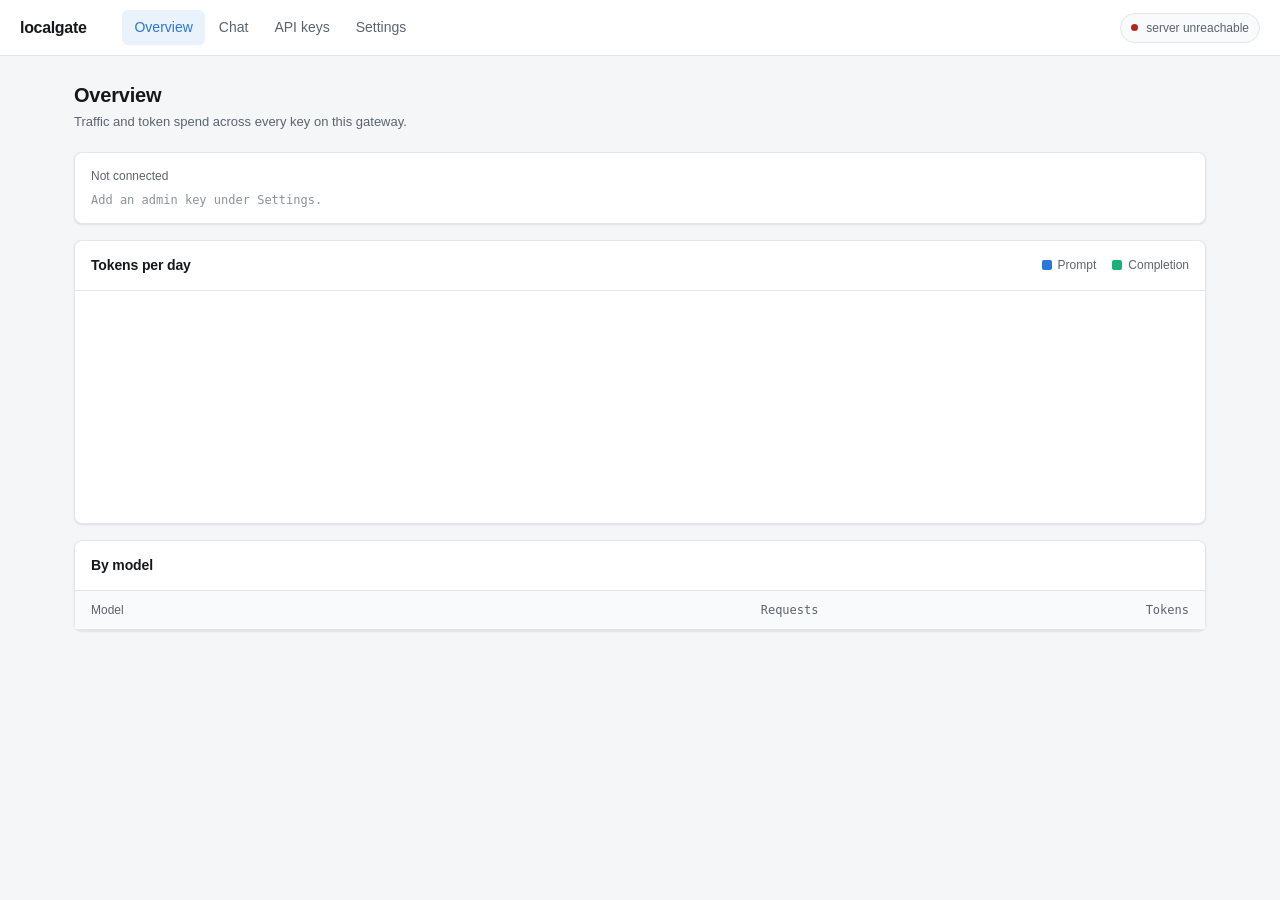
==== commit 1d3cf1f7: "small update" ====
--- a/src/localgate/dashboard/static/index.html
+++ b/src/localgate/dashboard/static/index.html
@@ -336,6 +336,7 @@
               <div class="field"><label for="admin-key">Admin key</label><input type="password" id="admin-key" placeholder="LOCALGATE_ADMIN_KEY" /></div>
               <div class="field"><label for="api-key">API key</label><input type="password" id="api-key" placeholder="lg_… (used for chat)" /></div>
               <button class="primary" id="save-creds">Save</button>
+              <div id="creds-result"></div>
               <p class="hint" style="margin-bottom:0">
                 Sent as the <code>X-Admin-Key</code> and <code>Authorization</code> headers.
                 Nothing is stored on the server.
@@ -818,10 +819,25 @@
 $("#admin-key").value = store.adminKey;
 $("#api-key").value = store.apiKey;
 
-$("#save-creds").addEventListener("click", () => {
+$("#save-creds").addEventListener("click", async () => {
   store.adminKey = $("#admin-key").value.trim();
   store.apiKey = $("#api-key").value.trim();
   toast("Saved.");
+
+  const result = $("#creds-result");
+  if (!store.adminKey) {
+    result.innerHTML = "";
+  } else {
+    result.innerHTML = '<div class="callout neutral">Checking the admin key…</div>';
+    try {
+      await api("/admin/config", { admin: true });
+      result.innerHTML = '<div class="callout ok">Admin key accepted.</div>';
+    } catch (e) {
+      result.innerHTML = `<div class="callout bad">${esc(e.message)} If you just changed ` +
+        `LOCALGATE_ADMIN_KEY in .env, the running server won't see it until it is restarted.</div>`;
+    }
+  }
+
   loadConfig();
   loadKeys();
 });
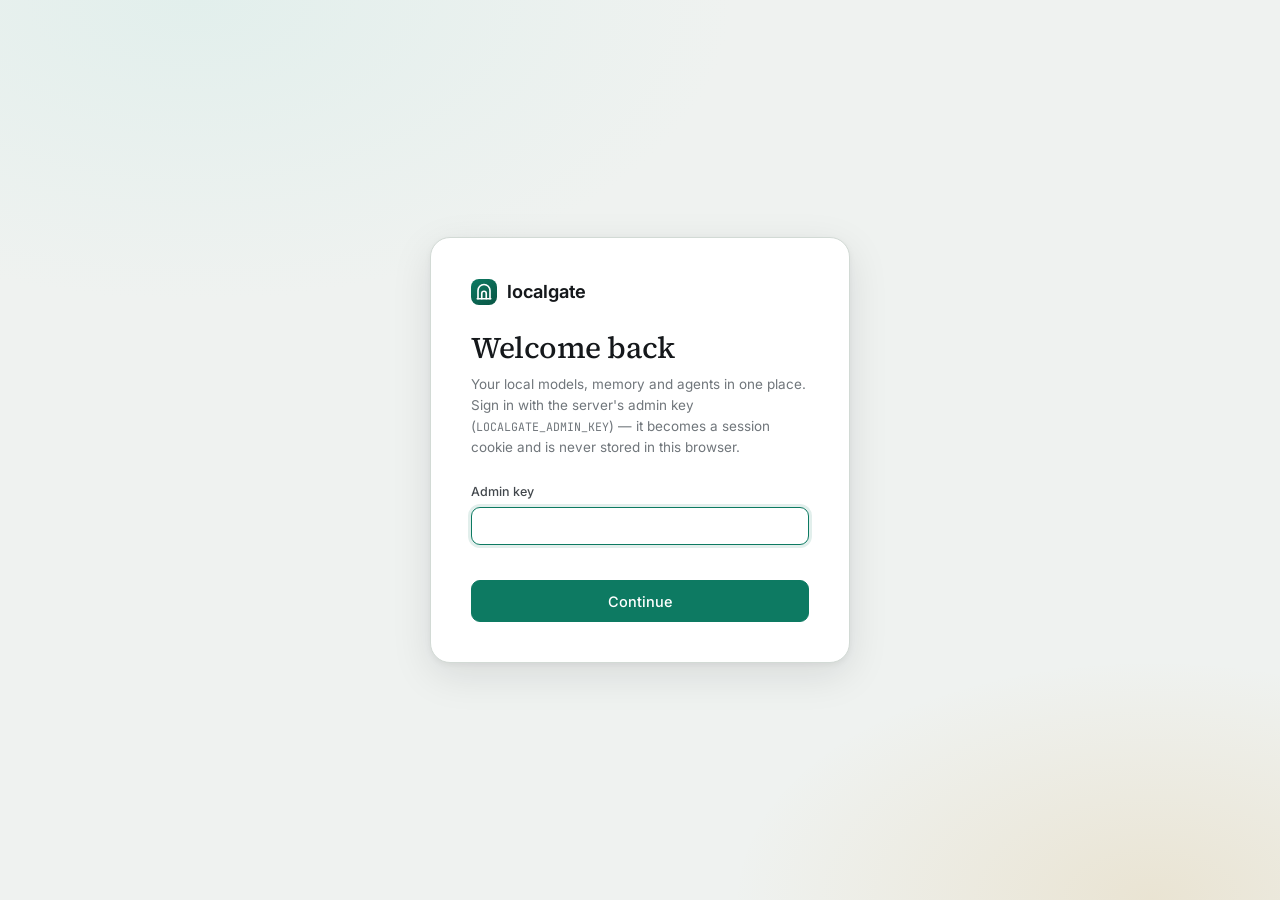
==== commit 3d11f99c: "feat: rebuild the coding agent around benchmarked reliability, plus web, voice and dashboard Agent (" ====
--- a/src/localgate/dashboard/static/index.html
+++ b/src/localgate/dashboard/static/index.html
@@ -1,894 +1,95 @@
 <!doctype html>
 <html lang="en">
 <head>
-<meta charset="UTF-8" />
-<meta name="viewport" content="width=device-width, initial-scale=1.0" />
-<title>localgate</title>
-<style>
-  /* Surfaces and text are neutral; colour is reserved for state and for the two data
-     series. The series hues are the validated categorical slots 1 and 2, stepped
-     separately for the light and dark surfaces rather than flipped. */
-  :root {
-    --bg: #f4f6f8;
-    --surface: #ffffff;
-    --surface-2: #f9fafb;
-    --border: #e2e6ea;
-    --border-strong: #cbd2d9;
-    --text: #14181c;
-    --text-2: #5b646d;
-    --text-3: #8a939c;
-    --accent: #2a78d6;
-    --accent-hover: #1f63b8;
-    --accent-soft: #eaf2fc;
-    --ok: #1a7f4b;
-    --ok-soft: #e7f4ec;
-    --danger: #b3261e;
-    --danger-soft: #fceceb;
-    --warn: #8a5a00;
-    --warn-soft: #fdf4e3;
-    --series-1: #2a78d6;   /* prompt tokens */
-    --series-2: #1baf7a;   /* completion tokens */
-    --shadow: 0 1px 2px rgba(16,24,32,.06), 0 1px 3px rgba(16,24,32,.04);
-    --shadow-lg: 0 4px 12px rgba(16,24,32,.10);
-    --radius: 8px;
-    --mono: ui-monospace, "SFMono-Regular", Menlo, Consolas, monospace;
-    --sans: -apple-system, BlinkMacSystemFont, "Segoe UI", Roboto, Helvetica, Arial, sans-serif;
-  }
-  @media (prefers-color-scheme: dark) {
-    :root {
-      --bg: #14171a; --surface: #1f2226; --surface-2: #24282d;
-      --border: #30353b; --border-strong: #434a52;
-      --text: #eceef0; --text-2: #a3abb3; --text-3: #79828b;
-      --accent: #3987e5; --accent-hover: #5599ea; --accent-soft: #1b2833;
-      --ok: #5cc08a; --ok-soft: #16281d;
-      --danger: #e08a80; --danger-soft: #2b1d1c;
-      --warn: #d6a44d; --warn-soft: #2a2417;
-      --series-1: #3987e5; --series-2: #199e70;
-      --shadow: 0 1px 2px rgba(0,0,0,.3); --shadow-lg: 0 4px 14px rgba(0,0,0,.4);
-    }
-  }
-
-  * { box-sizing: border-box; }
-  body {
-    margin: 0; height: 100vh; overflow: hidden;
-    background: var(--bg); color: var(--text);
-    font-family: var(--sans); font-size: 14px; line-height: 1.5;
-    -webkit-font-smoothing: antialiased;
-  }
-  h1, h2, h3 { margin: 0; font-weight: 600; letter-spacing: -.01em; }
-  .mono, code { font-family: var(--mono); }
-
-  button, input, select {
-    font: inherit; font-size: 14px; color: var(--text);
-    background: var(--surface); border: 1px solid var(--border-strong);
-    border-radius: 6px; padding: 8px 11px;
-  }
-  input, select { width: 100%; }
-  input::placeholder { color: var(--text-3); }
-  button { cursor: pointer; white-space: nowrap; font-weight: 500; }
-  button:hover { background: var(--surface-2); }
-  button:focus-visible, input:focus-visible, select:focus-visible {
-    outline: 2px solid var(--accent); outline-offset: 1px; border-color: var(--accent);
-  }
-  button.primary { background: var(--accent); border-color: var(--accent); color: #fff; }
-  button.primary:hover { background: var(--accent-hover); border-color: var(--accent-hover); }
-  button.link { background: none; border: none; padding: 4px 6px; color: var(--accent); font-weight: 500; }
-  button.link:hover { background: var(--accent-soft); }
-  button.link.danger { color: var(--danger); }
-  button.link.danger:hover { background: var(--danger-soft); }
-  button:disabled { opacity: .5; cursor: not-allowed; }
-
-  /* ---- Shell ---- */
-  .app { display: grid; grid-template-columns: 232px 1fr; grid-template-rows: 56px 1fr; height: 100%; }
-  .app.no-aside { grid-template-columns: 0 1fr; }
-  .app.no-aside aside { display: none; }
-  /* The columns are assigned explicitly. Without this, hiding the aside takes it out of
-     the grid entirely and `main` auto-places into column 1 — which is 0 wide, so the
-     whole page renders blank. */
-  aside { grid-column: 1; }
-  main { grid-column: 2; }
-
-  header {
-    grid-column: 1 / -1; display: flex; align-items: center; gap: 28px;
-    padding: 0 20px; background: var(--surface); border-bottom: 1px solid var(--border);
-  }
-  .brand { display: flex; align-items: baseline; gap: 8px; }
-  .brand .name { font-weight: 650; font-size: 16px; letter-spacing: -.02em; }
-  .brand .ver { font-family: var(--mono); font-size: 11px; color: var(--text-3); }
-
-  nav { display: flex; gap: 2px; }
-  nav button {
-    background: none; border: none; border-radius: 6px; padding: 7px 12px;
-    color: var(--text-2); font-weight: 500;
-  }
-  nav button:hover { background: var(--surface-2); color: var(--text); }
-  nav button.active { background: var(--accent-soft); color: var(--accent); }
-
-  .health {
-    margin-left: auto; display: flex; align-items: center; gap: 8px;
-    padding: 5px 10px; border-radius: 100px; background: var(--surface-2);
-    border: 1px solid var(--border); font-size: 12px; color: var(--text-2);
-  }
-  .dot { width: 7px; height: 7px; border-radius: 50%; background: var(--text-3); flex-shrink: 0; }
-  .dot.ok { background: var(--ok); }
-  .dot.bad { background: var(--danger); }
-
-  aside {
-    background: var(--surface); border-right: 1px solid var(--border);
-    padding: 14px; overflow-y: auto; display: flex; flex-direction: column; gap: 6px;
-  }
-  aside h3 { font-size: 11px; text-transform: uppercase; letter-spacing: .07em; color: var(--text-3); margin: 12px 0 4px; }
-  .session {
-    padding: 8px 10px; border-radius: 6px; cursor: pointer; color: var(--text-2);
-    font-size: 13px; white-space: nowrap; overflow: hidden; text-overflow: ellipsis;
-  }
-  .session:hover { background: var(--surface-2); color: var(--text); }
-  .session.active { background: var(--accent-soft); color: var(--accent); font-weight: 500; }
-
-  main { overflow-y: auto; }
-  .view { display: none; }
-  .view.active { display: block; }
-  .page { padding: 24px; max-width: 1180px; margin: 0 auto; }
-  .page > h1 { font-size: 20px; margin-bottom: 2px; }
-  .page > .lede { color: var(--text-2); font-size: 13px; margin: 0 0 20px; }
-
-  .panel { background: var(--surface); border: 1px solid var(--border); border-radius: var(--radius); box-shadow: var(--shadow); }
-  .panel > h2 { padding: 14px 16px; font-size: 14px; border-bottom: 1px solid var(--border); }
-  .panel > .body { padding: 16px; }
-  .hint { color: var(--text-2); font-size: 12px; }
-  .cols { display: grid; grid-template-columns: repeat(auto-fit, minmax(340px, 1fr)); gap: 16px; align-items: start; }
-
-  /* ---- Stat tiles: a headline number is not a chart ---- */
-  .stats { display: grid; grid-template-columns: repeat(auto-fit, minmax(170px, 1fr)); gap: 12px; margin-bottom: 16px; }
-  .stat { background: var(--surface); border: 1px solid var(--border); border-radius: var(--radius); padding: 14px 16px; box-shadow: var(--shadow); }
-  .stat .label { font-size: 12px; color: var(--text-2); margin-bottom: 6px; }
-  .stat .value { font-size: 26px; font-weight: 650; letter-spacing: -.02em; font-variant-numeric: tabular-nums; }
-  .stat .sub { font-size: 12px; color: var(--text-3); margin-top: 2px; }
-
-  /* ---- Chart ---- */
-  .legend { display: flex; gap: 16px; align-items: center; font-size: 12px; color: var(--text-2); }
-  .legend .item { display: flex; align-items: center; gap: 6px; }
-  .swatch { width: 10px; height: 10px; border-radius: 2px; }
-  .chart-head { display: flex; align-items: center; justify-content: space-between; padding: 14px 16px; border-bottom: 1px solid var(--border); }
-  .chart-head h2 { font-size: 14px; }
-  #chart { display: block; width: 100%; height: 200px; }
-  .grid-line { stroke: var(--border); stroke-width: 1; }
-  .axis-text { fill: var(--text-3); font-size: 10px; font-family: var(--mono); }
-  .bar { cursor: pointer; }
-  .bar:hover { opacity: .82; }
-
-  .tooltip {
-    position: fixed; z-index: 20; pointer-events: none; display: none;
-    background: var(--surface); border: 1px solid var(--border-strong);
-    border-radius: 6px; padding: 8px 10px; box-shadow: var(--shadow-lg);
-    font-size: 12px; min-width: 150px;
-  }
-  .tooltip .t-date { font-weight: 600; margin-bottom: 5px; }
-  .tooltip .t-row { display: flex; align-items: center; gap: 6px; justify-content: space-between; }
-  .tooltip .t-row .k { display: flex; align-items: center; gap: 6px; color: var(--text-2); }
-  .tooltip .t-row .v { font-family: var(--mono); font-variant-numeric: tabular-nums; }
-
-  /* ---- Tables ---- */
-  table { width: 100%; border-collapse: collapse; }
-  th, td { text-align: left; padding: 10px 16px; border-bottom: 1px solid var(--border); font-size: 13px; }
-  th { color: var(--text-2); font-weight: 500; font-size: 12px; background: var(--surface-2); }
-  tbody tr:last-child td { border-bottom: none; }
-  tbody tr:hover { background: var(--surface-2); }
-  td.num, th.num { text-align: right; font-family: var(--mono); font-variant-numeric: tabular-nums; }
-  .tag { display: inline-block; padding: 2px 8px; border-radius: 4px; font-size: 12px; font-weight: 500; }
-  .tag.ok { background: var(--ok-soft); color: var(--ok); }
-  .tag.off { background: var(--danger-soft); color: var(--danger); }
-  .sub { display: block; font-family: var(--mono); font-size: 11px; color: var(--text-3); }
-
-  /* ---- Forms / misc ---- */
-  .field { display: flex; align-items: center; gap: 12px; margin-bottom: 12px; }
-  .field label { width: 118px; flex-shrink: 0; color: var(--text-2); font-size: 13px; }
-  .kv { display: flex; justify-content: space-between; gap: 16px; padding: 6px 0; border-bottom: 1px solid var(--border); }
-  .kv:last-child { border-bottom: none; }
-  .kv dt { color: var(--text-2); font-family: var(--mono); font-size: 12px; }
-  .kv dd { margin: 0; font-family: var(--mono); font-size: 12px; text-align: right; word-break: break-all; }
-  .callout { padding: 10px 12px; border-radius: 6px; font-size: 13px; margin-top: 12px; }
-  .callout.ok { background: var(--ok-soft); color: var(--ok); }
-  .callout.bad { background: var(--danger-soft); color: var(--danger); }
-  .callout.neutral { background: var(--surface-2); color: var(--text-2); }
-  .secret { margin-top: 14px; padding: 14px; border: 1px solid var(--accent); border-radius: 6px; background: var(--accent-soft); }
-  .secret code { display: block; word-break: break-all; font-size: 13px; margin-bottom: 8px; color: var(--text); }
-  .empty { padding: 28px 16px; text-align: center; color: var(--text-2); font-size: 13px; }
-
-  /* ---- Chat ---- */
-  #chat.active { display: flex; flex-direction: column; height: 100%; }
-  .transcript { flex: 1; overflow-y: auto; padding: 24px; display: flex; flex-direction: column; gap: 12px; }
-  .msg { max-width: 68ch; padding: 11px 14px; border-radius: 10px; white-space: pre-wrap; word-wrap: break-word; box-shadow: var(--shadow); }
-  .msg.user { align-self: flex-end; background: var(--accent); color: #fff; border-bottom-right-radius: 3px; }
-  .msg.assistant { align-self: flex-start; background: var(--surface); border: 1px solid var(--border); border-bottom-left-radius: 3px; }
-  .msg .meta { margin-top: 6px; font-family: var(--mono); font-size: 11px; opacity: .75; }
-  .composer { display: flex; gap: 10px; padding: 14px 24px; border-top: 1px solid var(--border); background: var(--surface); }
-  .composer input[type=text] { flex: 1; }
-  .summary-note { margin: 0 24px; padding: 10px 12px; border-radius: 6px; background: var(--warn-soft); color: var(--warn); font-size: 13px; }
-
-  .toast {
-    position: fixed; bottom: 20px; right: 20px; z-index: 30; display: none;
-    background: var(--surface); border: 1px solid var(--border-strong);
-    border-radius: 6px; padding: 11px 15px; font-size: 13px; box-shadow: var(--shadow-lg);
-  }
-</style>
+  <meta charset="utf-8" />
+  <meta name="viewport" content="width=device-width, initial-scale=1, viewport-fit=cover" />
+  <meta name="referrer" content="no-referrer" />
+  <title>Localgate</title>
+  <link rel="icon" href="data:image/svg+xml,%3Csvg xmlns='http://www.w3.org/2000/svg' viewBox='0 0 32 32'%3E%3Crect width='32' height='32' rx='8' fill='%230d7a62'/%3E%3Cg fill='none' stroke='%23fff' stroke-width='2.4' stroke-linecap='round' stroke-linejoin='round'%3E%3Cpath d='M8 25V14a8 8 0 0 1 16 0v11'/%3E%3Cpath d='M13 25v-6a3 3 0 0 1 6 0v6'/%3E%3Cpath d='M6.5 25h19'/%3E%3C/g%3E%3C/svg%3E" />
+  <link rel="preload" href="font-inter.woff2" as="font" type="font/woff2" crossorigin />
+  <link rel="preload" href="font-serif.woff2" as="font" type="font/woff2" crossorigin />
+  <link rel="stylesheet" href="app.css" />
+  <script type="module" src="app.js"></script>
 </head>
 <body>
+  <!-- Sign-in: the admin key is exchanged for an httpOnly cookie and never stored here. -->
+  <main id="login" class="login" hidden>
+    <form id="login-form" class="login-card" autocomplete="off">
+      <div class="brand brand-lg">
+        <span class="logo" aria-hidden="true"><svg viewBox="0 0 24 24" width="18" height="18" fill="none" stroke="currentColor" stroke-width="2.2" stroke-linecap="round" stroke-linejoin="round"><path d="M4 21V10a8 8 0 0 1 16 0v11"/><path d="M9 21v-7a3 3 0 0 1 6 0v7"/><path d="M3 21h18"/></svg></span>
+        <span>localgate</span>
+      </div>
+      <h1>Welcome back</h1>
+      <p class="muted">Your local models, memory and agents in one place. Sign in with the server's admin key (<code>LOCALGATE_ADMIN_KEY</code>) — it becomes a session cookie and is never stored in this browser.</p>
+      <label class="field">
+        <span>Admin key</span>
+        <input type="password" id="login-key" required autocomplete="current-password" aria-describedby="login-error" />
+      </label>
+      <p id="login-error" class="form-error" role="alert"></p>
+      <button type="submit" class="btn primary block lg" id="login-submit">Continue</button>
+    </form>
+  </main>
 
-<div class="app no-aside" id="app">
-  <header>
-    <div class="brand"><span class="name">localgate</span><span class="ver" id="version"></span></div>
-    <nav>
-      <button data-view="overview" class="active">Overview</button>
-      <button data-view="chat">Chat</button>
-      <button data-view="keys">API keys</button>
-      <button data-view="settings">Settings</button>
-    </nav>
-    <div class="health"><span class="dot" id="health-dot"></span><span id="health-text">checking…</span></div>
-  </header>
+  <div id="app" class="shell" hidden>
+    <header class="topbar">
+      <button class="icon-btn ghost" id="menu-toggle" aria-label="Open navigation" aria-expanded="false" aria-controls="sidebar"><svg viewBox="0 0 24 24" width="20" height="20" fill="none" stroke="currentColor" stroke-width="2" stroke-linecap="round" aria-hidden="true"><path d="M4 6h16M4 12h16M4 18h16"/></svg></button>
+      <div class="brand"><span class="logo" aria-hidden="true"><svg viewBox="0 0 24 24" width="16" height="16" fill="none" stroke="currentColor" stroke-width="2.2" stroke-linecap="round" stroke-linejoin="round"><path d="M4 21V10a8 8 0 0 1 16 0v11"/><path d="M9 21v-7a3 3 0 0 1 6 0v7"/><path d="M3 21h18"/></svg></span><span>localgate</span></div>
+      <a class="icon-btn ghost" href="#/chat/new" aria-label="New chat" title="New chat"><svg viewBox="0 0 24 24" width="20" height="20" fill="none" stroke="currentColor" stroke-width="2" stroke-linecap="round" aria-hidden="true"><path d="M12 5v14M5 12h14"/></svg></a>
+    </header>
 
-  <aside>
-    <button id="new-chat">New chat</button>
-    <h3>Sessions</h3>
-    <div id="sessions"></div>
-  </aside>
+    <aside class="sidebar" id="sidebar" aria-label="Main">
+      <div class="side-top">
+        <a class="brand" href="#/chat" aria-label="localgate home">
+          <span class="logo" aria-hidden="true"><svg viewBox="0 0 24 24" width="16" height="16" fill="none" stroke="currentColor" stroke-width="2.2" stroke-linecap="round" stroke-linejoin="round"><path d="M4 21V10a8 8 0 0 1 16 0v11"/><path d="M9 21v-7a3 3 0 0 1 6 0v7"/><path d="M3 21h18"/></svg></span>
+          <span>localgate</span><span class="version" id="version"></span>
+        </a>
+      </div>
 
-  <main>
+      <a class="new-chat" href="#/chat/new" data-route="new">
+        <span class="plus" aria-hidden="true"><svg viewBox="0 0 24 24" width="14" height="14" fill="none" stroke="currentColor" stroke-width="2.4" stroke-linecap="round"><path d="M12 5v14M5 12h14"/></svg></span>
+        New chat
+      </a>
 
-    <!-- ---------------- Overview ---------------- -->
-    <section class="view active" id="overview">
-      <div class="page">
-        <h1>Overview</h1>
-        <p class="lede">Traffic and token spend across every key on this gateway.</p>
+      <div class="side-section recents">
+        <div class="side-label">Recents</div>
+        <div class="history" id="history" role="list"></div>
+      </div>
 
-        <div class="stats" id="stats"></div>
+      <nav class="side-section console" aria-label="Console">
+        <div class="side-label">Console</div>
+        <a href="#/overview" data-route="overview"><svg class="nav-ico" viewBox="0 0 24 24" fill="none" stroke="currentColor" stroke-width="1.8" stroke-linecap="round" stroke-linejoin="round" aria-hidden="true"><path d="M3 12h4l3-8 4 16 3-8h4"/></svg>Overview</a>
+        <a href="#/agent" data-route="agent"><svg class="nav-ico" viewBox="0 0 24 24" fill="none" stroke="currentColor" stroke-width="1.8" stroke-linecap="round" stroke-linejoin="round" aria-hidden="true"><path d="M12 8V4H8"/><rect x="4" y="8" width="16" height="12" rx="2"/><path d="M2 14h2M20 14h2M15 13v2M9 13v2"/></svg>Agent runs</a>
+        <a href="#/sessions" data-route="sessions"><svg class="nav-ico" viewBox="0 0 24 24" fill="none" stroke="currentColor" stroke-width="1.8" stroke-linecap="round" stroke-linejoin="round" aria-hidden="true"><path d="M12 3a9 9 0 1 0 9 9"/><path d="M12 7v5l3 2"/><path d="M16 3h5v5"/></svg>Memory &amp; sessions</a>
+        <a href="#/models" data-route="models"><svg class="nav-ico" viewBox="0 0 24 24" fill="none" stroke="currentColor" stroke-width="1.8" stroke-linecap="round" stroke-linejoin="round" aria-hidden="true"><path d="M12 2 2 7l10 5 10-5-10-5z"/><path d="m2 17 10 5 10-5M2 12l10 5 10-5"/></svg>Models</a>
+        <a href="#/keys" data-route="keys"><svg class="nav-ico" viewBox="0 0 24 24" fill="none" stroke="currentColor" stroke-width="1.8" stroke-linecap="round" stroke-linejoin="round" aria-hidden="true"><circle cx="7.5" cy="15.5" r="4.5"/><path d="m10.7 12.3 9.8-9.8M17 6l3 3M14 9l2 2"/></svg>API keys</a>
+        <a href="#/usage" data-route="usage"><svg class="nav-ico" viewBox="0 0 24 24" fill="none" stroke="currentColor" stroke-width="1.8" stroke-linecap="round" stroke-linejoin="round" aria-hidden="true"><path d="M3 3v18h18"/><path d="M7 15l4-4 3 3 5-6"/></svg>Usage</a>
+        <a href="#/settings" data-route="settings"><svg class="nav-ico" viewBox="0 0 24 24" fill="none" stroke="currentColor" stroke-width="1.8" stroke-linecap="round" stroke-linejoin="round" aria-hidden="true"><circle cx="12" cy="12" r="3"/><path d="M19.4 15a1.7 1.7 0 0 0 .3 1.8l.1.1a2 2 0 1 1-2.8 2.8l-.1-.1a1.7 1.7 0 0 0-1.8-.3 1.7 1.7 0 0 0-1 1.5V21a2 2 0 1 1-4 0v-.1a1.7 1.7 0 0 0-1.1-1.5 1.7 1.7 0 0 0-1.8.3l-.1.1a2 2 0 1 1-2.8-2.8l.1-.1a1.7 1.7 0 0 0 .3-1.8 1.7 1.7 0 0 0-1.5-1H3a2 2 0 1 1 0-4h.1a1.7 1.7 0 0 0 1.5-1.1 1.7 1.7 0 0 0-.3-1.8l-.1-.1a2 2 0 1 1 2.8-2.8l.1.1a1.7 1.7 0 0 0 1.8.3H9a1.7 1.7 0 0 0 1-1.5V3a2 2 0 1 1 4 0v.1a1.7 1.7 0 0 0 1 1.5 1.7 1.7 0 0 0 1.8-.3l.1-.1a2 2 0 1 1 2.8 2.8l-.1.1a1.7 1.7 0 0 0-.3 1.8V9a1.7 1.7 0 0 0 1.5 1H21a2 2 0 1 1 0 4h-.1a1.7 1.7 0 0 0-1.5 1z"/></svg>Settings</a>
+      </nav>
 
-        <div class="panel" style="margin-bottom:16px">
-          <div class="chart-head">
-            <h2>Tokens per day</h2>
-            <div class="legend">
-              <span class="item"><span class="swatch" style="background:var(--series-1)"></span>Prompt</span>
-              <span class="item"><span class="swatch" style="background:var(--series-2)"></span>Completion</span>
-            </div>
-          </div>
-          <div class="body">
-            <svg id="chart" role="img" aria-label="Prompt and completion tokens per day"></svg>
-          </div>
-        </div>
-
-        <div class="panel">
-          <h2>By model</h2>
-          <table>
-            <thead>
-              <tr><th>Model</th><th class="num">Requests</th><th class="num">Tokens</th></tr>
-            </thead>
-            <tbody id="models-body"></tbody>
-          </table>
+      <div class="side-foot">
+        <div class="health" id="health" role="status" aria-live="polite"><span class="dot" id="health-dot"></span><span id="health-text">checking…</span></div>
+        <div class="side-foot-actions">
+          <button class="icon-btn ghost" id="theme-toggle" aria-label="Change theme" title="Theme"></button>
+          <button class="icon-btn ghost" id="sign-out" aria-label="Sign out" title="Sign out"><svg viewBox="0 0 24 24" width="18" height="18" fill="none" stroke="currentColor" stroke-width="1.8" stroke-linecap="round" stroke-linejoin="round" aria-hidden="true"><path d="M9 21H5a2 2 0 0 1-2-2V5a2 2 0 0 1 2-2h4M16 17l5-5-5-5M21 12H9"/></svg></button>
         </div>
       </div>
-    </section>
+    </aside>
+    <div class="scrim" id="scrim" hidden></div>
 
-    <!-- ---------------- Chat ---------------- -->
-    <section class="view" id="chat">
-      <div class="transcript" id="transcript">
-        <p class="empty">Set an API key under Settings, then send a message.</p>
+    <main class="content" id="content" tabindex="-1"></main>
+  </div>
+
+  <div class="tooltip" id="tooltip" role="tooltip" hidden></div>
+  <div class="toasts" id="toasts" aria-live="assertive"></div>
+  <dialog id="confirm-dialog" class="dialog" aria-labelledby="confirm-title">
+    <form method="dialog">
+      <h2 id="confirm-title">Are you sure?</h2>
+      <p id="confirm-body" class="muted"></p>
+      <div class="dialog-actions">
+        <button value="cancel" class="btn ghost" id="confirm-cancel">Cancel</button>
+        <button value="ok" class="btn danger" id="confirm-ok">Confirm</button>
       </div>
-      <form class="composer" id="composer">
-        <input type="text" id="model" value="llama3" style="max-width:150px" aria-label="Model" />
-        <input type="text" id="prompt" placeholder="Message" autocomplete="off" aria-label="Message" />
-        <button type="submit" class="primary" id="send">Send</button>
-      </form>
-    </section>
-
-    <!-- ---------------- Keys ---------------- -->
-    <section class="view" id="keys">
-      <div class="page">
-        <h1>API keys</h1>
-        <p class="lede">A key is shown once, at creation. Only its hash is stored.</p>
-
-        <div class="cols">
-          <div class="panel" style="grid-column: 1 / -1">
-            <h2>Existing keys</h2>
-            <table>
-              <thead>
-                <tr>
-                  <th>Name</th><th>Status</th><th class="num">Limit/min</th>
-                  <th>Last used</th><th></th>
-                </tr>
-              </thead>
-              <tbody id="keys-body">
-                <tr><td colspan="5" class="empty">Enter an admin key under Settings.</td></tr>
-              </tbody>
-            </table>
-          </div>
-
-          <div class="panel">
-            <h2>Create a key</h2>
-            <div class="body">
-              <div class="field"><label for="key-name">Name</label><input type="text" id="key-name" placeholder="my-app" /></div>
-              <div class="field"><label for="key-limit">Requests/min</label><input type="number" id="key-limit" value="60" min="1" /></div>
-              <button class="primary" id="create-key">Create key</button>
-              <div id="key-reveal"></div>
-            </div>
-          </div>
-
-          <div class="panel">
-            <h2>Usage for one key</h2>
-            <div class="body">
-              <div class="field"><label for="usage-key">Key</label><select id="usage-key"></select></div>
-              <dl id="usage-body" style="margin:14px 0 0"></dl>
-            </div>
-          </div>
-        </div>
-      </div>
-    </section>
-
-    <!-- ---------------- Settings ---------------- -->
-    <section class="view" id="settings">
-      <div class="page">
-        <h1>Settings</h1>
-        <p class="lede">Credentials live in this browser. Configuration is read from the server.</p>
-
-        <div class="cols">
-          <div class="panel">
-            <h2>Credentials</h2>
-            <div class="body">
-              <div class="field"><label for="admin-key">Admin key</label><input type="password" id="admin-key" placeholder="LOCALGATE_ADMIN_KEY" /></div>
-              <div class="field"><label for="api-key">API key</label><input type="password" id="api-key" placeholder="lg_… (used for chat)" /></div>
-              <button class="primary" id="save-creds">Save</button>
-              <div id="creds-result"></div>
-              <p class="hint" style="margin-bottom:0">
-                Sent as the <code>X-Admin-Key</code> and <code>Authorization</code> headers.
-                Nothing is stored on the server.
-              </p>
-            </div>
-          </div>
-
-          <div class="panel">
-            <h2>Server configuration</h2>
-            <div class="body"><dl id="config-body" style="margin:0"></dl></div>
-          </div>
-
-          <div class="panel" style="grid-column: 1 / -1">
-            <h2>Database</h2>
-            <div class="body">
-              <div class="field">
-                <label for="db-url">Connection URL</label>
-                <input type="text" id="db-url" placeholder="postgresql+asyncpg://user:pass@host/dbname" />
-              </div>
-              <button id="save-db">Test and save</button>
-              <p class="hint">
-                The connection is tested before it is saved. On success it is written to
-                <code>localgate.config.json</code> and takes effect after a restart — the running
-                server keeps its current connection until then. The driver must be async:
-                <code>postgresql+asyncpg://</code>, not <code>postgresql://</code>.
-              </p>
-              <div id="db-result"></div>
-            </div>
-          </div>
-        </div>
-      </div>
-    </section>
-
-  </main>
-</div>
-
-<div class="tooltip" id="tooltip"></div>
-<div class="toast" id="toast"></div>
-
-<script>
-"use strict";
-
-const $ = (s) => document.querySelector(s);
-const $$ = (s) => document.querySelectorAll(s);
-
-// Everything from the API is rendered as text, never as markup. A model reply, a key name
-// or an error message could otherwise contain HTML and execute in this page.
-const esc = (v) => String(v ?? "").replace(/[&<>"']/g, (c) => (
-  { "&": "&amp;", "<": "&lt;", ">": "&gt;", '"': "&quot;", "'": "&#39;" }[c]
-));
-
-const nf = new Intl.NumberFormat();
-const compact = (n) => (n >= 1000 ? new Intl.NumberFormat(undefined, { notation: "compact", maximumFractionDigits: 1 }).format(n) : String(n));
-
-const store = {
-  get adminKey() { return localStorage.getItem("lg_admin_key") || ""; },
-  set adminKey(v) { localStorage.setItem("lg_admin_key", v); },
-  get apiKey() { return localStorage.getItem("lg_api_key") || ""; },
-  set apiKey(v) { localStorage.setItem("lg_api_key", v); },
-  get sessions() { return JSON.parse(localStorage.getItem("lg_sessions") || "[]"); },
-  set sessions(v) { localStorage.setItem("lg_sessions", JSON.stringify(v)); },
-  get active() { return localStorage.getItem("lg_active") || ""; },
-  set active(v) { localStorage.setItem("lg_active", v); },
-};
-
-function toast(message) {
-  const el = $("#toast");
-  el.textContent = message;
-  el.style.display = "block";
-  clearTimeout(toast.timer);
-  toast.timer = setTimeout(() => (el.style.display = "none"), 3200);
-}
-
-// localgate returns every error in the OpenAI envelope: {"error": {"message", …}}. Those
-// messages are written to be actionable, so they are surfaced verbatim.
-function errorMessage(payload, resp) {
-  return payload?.error?.message || payload?.detail || `${resp.status} ${resp.statusText}`;
-}
-
-async function api(path, { admin = false, method = "GET", body } = {}) {
-  const headers = { "Content-Type": "application/json" };
-  if (admin) headers["X-Admin-Key"] = store.adminKey;
-  else headers["Authorization"] = `Bearer ${store.apiKey}`;
-
-  const resp = await fetch(path, { method, headers, body: body ? JSON.stringify(body) : undefined });
-  if (!resp.ok) throw new Error(errorMessage(await resp.json().catch(() => null), resp));
-  return resp.json();
-}
-
-// ---------- Navigation ----------
-
-$$("nav button").forEach((btn) => btn.addEventListener("click", () => {
-  const view = btn.dataset.view;
-  $$("nav button").forEach((b) => b.classList.toggle("active", b === btn));
-  $$(".view").forEach((v) => v.classList.toggle("active", v.id === view));
-  // The session list is only meaningful for chat; it would be dead furniture elsewhere.
-  $("#app").classList.toggle("no-aside", view !== "chat");
-
-  if (view === "overview") loadOverview();
-  if (view === "keys") loadKeys();
-  if (view === "settings") loadConfig();
-}));
-
-// ---------- Health ----------
-
-async function pollHealth() {
-  const dot = $("#health-dot");
-  const text = $("#health-text");
-  try {
-    // /health answers 503 when a dependency is down, so the body is read regardless of the
-    // status code — that body is exactly what names the dependency that failed.
-    const h = await (await fetch("/health")).json();
-    const backend = h.backend?.reachable;
-    const db = h.database?.connected;
-
-    $("#version").textContent = h.version ? `v${h.version}` : "";
-    dot.className = "dot " + (backend && db ? "ok" : "bad");
-    if (!backend) text.textContent = `${h.backend?.type ?? "backend"} unreachable`;
-    else if (!db) text.textContent = "database unreachable";
-    else text.textContent = `${h.backend.type} · ${h.database.dialect.split("+")[0]}`;
-  } catch {
-    dot.className = "dot bad";
-    text.textContent = "server unreachable";
-  }
-}
-pollHealth();
-setInterval(pollHealth, 10000);
-
-// ---------- Overview ----------
-
-async function loadOverview() {
-  if (!store.adminKey) {
-    $("#stats").innerHTML = '<div class="stat"><div class="label">Not connected</div><div class="sub">Add an admin key under Settings.</div></div>';
-    return;
-  }
-
-  try {
-    const usage = await api("/admin/usage", { admin: true });
-    const keys = await api("/admin/keys", { admin: true }).catch(() => []);
-    const active = keys.filter((k) => !k.revoked).length;
-    const t = usage.totals;
-
-    $("#stats").innerHTML = [
-      ["Requests", nf.format(t.request_count), "all time"],
-      ["Tokens", nf.format(t.total_tokens), "prompt + completion"],
-      ["Average latency", `${nf.format(Math.round(t.avg_latency_ms))} ms`, "per request"],
-      ["Active keys", String(active), `${keys.length} total`],
-    ].map(([label, value, sub]) => `
-      <div class="stat">
-        <div class="label">${esc(label)}</div>
-        <div class="value">${esc(value)}</div>
-        <div class="sub">${esc(sub)}</div>
-      </div>`).join("");
-
-    drawChart(usage.daily || []);
-
-    const models = usage.by_model || [];
-    $("#models-body").innerHTML = models.length
-      ? models.map((m) => `
-        <tr>
-          <td class="mono">${esc(m.model)}</td>
-          <td class="num">${esc(nf.format(m.request_count))}</td>
-          <td class="num">${esc(nf.format(m.total_tokens))}</td>
-        </tr>`).join("")
-      : '<tr><td colspan="3" class="empty">No requests yet.</td></tr>';
-  } catch (e) {
-    $("#stats").innerHTML = `<div class="stat"><div class="label">Error</div><div class="sub">${esc(e.message)}</div></div>`;
-  }
-}
-
-/* Stacked bars: prompt and completion are parts of one total, and the question the chart
-   answers is "how much did each day cost, and in what proportion". Two series get a legend
-   (identity is never colour alone) and a hover tooltip carrying the exact numbers — which
-   also discharges the contrast relief the palette validator flags for the aqua on white. */
-function drawChart(daily) {
-  const svg = $("#chart");
-  const tip = $("#tooltip");
-  svg.textContent = "";
-
-  if (!daily.length) {
-    svg.innerHTML = `<text x="50%" y="50%" text-anchor="middle" class="axis-text">No usage in this period yet</text>`;
-    return;
-  }
-
-  const W = svg.clientWidth || 800;
-  const H = 200;
-  const pad = { top: 12, right: 8, bottom: 22, left: 44 };
-  const plotW = W - pad.left - pad.right;
-  const plotH = H - pad.top - pad.bottom;
-
-  svg.setAttribute("viewBox", `0 0 ${W} ${H}`);
-
-  const max = Math.max(...daily.map((d) => d.prompt_tokens + d.completion_tokens), 1);
-  // A "nice" ceiling, so the gridline labels are round numbers rather than 3847.
-  const step = Math.pow(10, Math.floor(Math.log10(max)));
-  const top = Math.ceil(max / step) * step;
-  const y = (v) => pad.top + plotH - (v / top) * plotH;
-
-  const parts = [];
-
-  // Recessive gridlines, drawn behind the marks.
-  for (let i = 0; i <= 2; i++) {
-    const value = (top / 2) * i;
-    const yy = y(value);
-    parts.push(`<line class="grid-line" x1="${pad.left}" x2="${W - pad.right}" y1="${yy}" y2="${yy}" />`);
-    parts.push(`<text class="axis-text" x="${pad.left - 8}" y="${yy + 3}" text-anchor="end">${esc(compact(value))}</text>`);
-  }
-
-  const slot = plotW / daily.length;
-  const barW = Math.max(4, Math.min(30, slot - 6));
-
-  daily.forEach((d, i) => {
-    const x = pad.left + slot * i + (slot - barW) / 2;
-    const total = d.prompt_tokens + d.completion_tokens;
-    const topY = y(total);
-    const midY = y(d.completion_tokens); // completion sits on the baseline
-    const baseY = y(0);
-
-    // A 2px surface gap separates the two stacked segments, so the boundary reads even
-    // when the two hues are hard to tell apart.
-    const completionH = Math.max(0, baseY - midY);
-    const promptH = Math.max(0, midY - topY - 2);
-
-    const label = new Date(d.date + "T00:00:00").toLocaleDateString(undefined, { month: "short", day: "numeric" });
-    const meta = `data-date="${esc(label)}" data-p="${esc(nf.format(d.prompt_tokens))}" data-c="${esc(nf.format(d.completion_tokens))}" data-t="${esc(nf.format(total))}"`;
-
-    if (completionH > 0) {
-      parts.push(`<rect class="bar" ${meta} x="${x}" y="${midY}" width="${barW}" height="${completionH}" rx="2" fill="var(--series-2)" />`);
-    }
-    if (promptH > 0) {
-      // 4px rounded top on the topmost segment; the stack's data-end.
-      parts.push(`<rect class="bar" ${meta} x="${x}" y="${topY}" width="${barW}" height="${promptH}" rx="3" fill="var(--series-1)" />`);
-    }
-
-    // Label only the first, middle and last day: a tick per bar would collide.
-    if (i === 0 || i === daily.length - 1 || i === Math.floor(daily.length / 2)) {
-      const anchor = i === 0 ? "start" : i === daily.length - 1 ? "end" : "middle";
-      parts.push(`<text class="axis-text" x="${x + barW / 2}" y="${H - 6}" text-anchor="${anchor}">${esc(label)}</text>`);
-    }
-  });
-
-  svg.innerHTML = parts.join("");
-
-  svg.querySelectorAll(".bar").forEach((bar) => {
-    bar.addEventListener("mousemove", (e) => {
-      tip.innerHTML = `
-        <div class="t-date">${esc(bar.dataset.date)}</div>
-        <div class="t-row"><span class="k"><span class="swatch" style="background:var(--series-1)"></span>Prompt</span><span class="v">${esc(bar.dataset.p)}</span></div>
-        <div class="t-row"><span class="k"><span class="swatch" style="background:var(--series-2)"></span>Completion</span><span class="v">${esc(bar.dataset.c)}</span></div>
-        <div class="t-row" style="margin-top:4px"><span class="k">Total</span><span class="v">${esc(bar.dataset.t)}</span></div>`;
-      tip.style.display = "block";
-      // Keep the tooltip inside the viewport rather than letting it run off the right edge.
-      const w = tip.offsetWidth;
-      tip.style.left = Math.min(e.clientX + 14, window.innerWidth - w - 12) + "px";
-      tip.style.top = (e.clientY - 12) + "px";
-    });
-    bar.addEventListener("mouseleave", () => (tip.style.display = "none"));
-  });
-}
-
-window.addEventListener("resize", () => {
-  if ($("#overview").classList.contains("active") && store.adminKey) loadOverview();
-});
-
-// ---------- Chat ----------
-
-function renderSessions() {
-  const list = $("#sessions");
-  list.textContent = "";
-  store.sessions.forEach((s) => {
-    const el = document.createElement("div");
-    el.className = "session" + (s.id === store.active ? " active" : "");
-    el.textContent = s.label;
-    el.title = s.id;
-    el.addEventListener("click", () => openSession(s.id));
-    list.appendChild(el);
-  });
-}
-
-function addMessage(role, content, meta) {
-  const box = $("#transcript");
-  box.querySelector(".empty")?.remove();
-
-  const el = document.createElement("div");
-  el.className = `msg ${role}`;
-  el.textContent = content;
-  if (meta) {
-    const m = document.createElement("div");
-    m.className = "meta";
-    m.textContent = meta;
-    el.appendChild(m);
-  }
-  box.appendChild(el);
-  box.scrollTop = box.scrollHeight;
-}
-
-function newSession() {
-  const id = crypto.randomUUID();
-  store.sessions = [{ id, label: new Date().toLocaleString() }, ...store.sessions].slice(0, 50);
-  store.active = id;
-  $("#transcript").innerHTML = '<p class="empty">New session. What you say here is remembered across later requests.</p>';
-  renderSessions();
-}
-
-async function openSession(id) {
-  store.active = id;
-  renderSessions();
-  const box = $("#transcript");
-  box.textContent = "";
-
-  if (!store.apiKey) {
-    box.innerHTML = '<p class="empty">Set an API key under Settings to load history.</p>';
-    return;
-  }
-
-  try {
-    const { messages = [], summary, memory_chunks } = await api(`/v1/conversations/${id}`);
-    if (!messages.length) {
-      box.innerHTML = '<p class="empty">No messages in this session yet.</p>';
-      return;
-    }
-    if (summary) {
-      const el = document.createElement("div");
-      el.className = "summary-note";
-      el.textContent = `Rolling summary (${memory_chunks} memory chunks): ${summary}`;
-      box.appendChild(el);
-    }
-    messages.forEach((m) => addMessage(m.role, m.content));
-  } catch (e) {
-    // A session owned by another key returns 404, deliberately indistinguishable from one
-    // that never existed — see docs/api-reference.md.
-    box.innerHTML = `<p class="empty">${esc(e.message)}</p>`;
-  }
-}
-
-$("#new-chat").addEventListener("click", newSession);
-
-$("#composer").addEventListener("submit", async (event) => {
-  event.preventDefault();
-  const input = $("#prompt");
-  const text = input.value.trim();
-  if (!text) return;
-
-  if (!store.apiKey) { toast("Set an API key under Settings first."); return; }
-  if (!store.active) newSession();
-
-  addMessage("user", text);
-  input.value = "";
-  const send = $("#send");
-  send.disabled = true;
-
-  // Only the newest turn is sent. The gateway retrieves the rest of this session from
-  // memory — which is the point, and what lets a small context window hold a long thread.
-  try {
-    const resp = await fetch("/v1/chat/completions", {
-      method: "POST",
-      headers: {
-        "Content-Type": "application/json",
-        "Authorization": `Bearer ${store.apiKey}`,
-        "X-Session-ID": store.active,
-      },
-      body: JSON.stringify({
-        model: $("#model").value || "llama3",
-        messages: [{ role: "user", content: text }],
-      }),
-    });
-    if (!resp.ok) throw new Error(errorMessage(await resp.json().catch(() => null), resp));
-
-    const data = await resp.json();
-    const reply = data.choices?.[0]?.message?.content || "(empty response)";
-    const u = data.usage;
-    addMessage("assistant", reply, u ? `${u.prompt_tokens} in · ${u.completion_tokens} out` : "");
-  } catch (e) {
-    addMessage("assistant", e.message);
-  } finally {
-    send.disabled = false;
-    input.focus();
-  }
-});
-
-// ---------- Keys ----------
-
-$("#create-key").addEventListener("click", async () => {
-  const name = $("#key-name").value.trim();
-  if (!name) { toast("Give the key a name."); return; }
-
-  try {
-    const key = await api("/admin/keys", {
-      admin: true, method: "POST",
-      body: { name, rate_limit_per_min: Number($("#key-limit").value) || 60 },
-    });
-
-    // This is the only response that ever carries the raw key, so it is shown once,
-    // prominently, with a way to put it straight to use.
-    $("#key-reveal").innerHTML =
-      `<div class="secret">
-         <code>${esc(key.api_key)}</code>
-         <p class="hint" style="margin:0 0 10px">Copy it now — only a hash is stored, so it cannot be shown again.</p>
-         <button id="use-key">Use for chat</button>
-       </div>`;
-    $("#use-key").addEventListener("click", () => {
-      store.apiKey = key.api_key;
-      $("#api-key").value = key.api_key;
-      toast("Now using this key for chat.");
-    });
-
-    $("#key-name").value = "";
-    loadKeys();
-  } catch (e) { toast(e.message); }
-});
-
-async function loadKeys() {
-  if (!store.adminKey) return;
-  const body = $("#keys-body");
-
-  try {
-    const keys = await api("/admin/keys", { admin: true });
-    if (!keys.length) {
-      body.innerHTML = '<tr><td colspan="5" class="empty">No keys yet. Create one below.</td></tr>';
-      return;
-    }
-
-    // The prefix is the only way to tell which row is the key in your hand. Keys issued
-    // before v0.6 predate the column, and the raw value is unrecoverable by design.
-    body.innerHTML = keys.map((k) => `
-      <tr>
-        <td>${esc(k.name)}<span class="sub">${esc(k.key_prefix ? k.key_prefix + "…" : "created before v0.6")}</span></td>
-        <td><span class="tag ${k.revoked ? "off" : "ok"}">${k.revoked ? "revoked" : "active"}</span></td>
-        <td class="num">${esc(k.rate_limit_per_min)}</td>
-        <td>${k.last_used_at ? esc(new Date(k.last_used_at).toLocaleString()) : "—"}</td>
-        <td>${k.revoked ? "" : `<button class="link danger" data-revoke="${esc(k.id)}">Revoke</button>`}</td>
-      </tr>`).join("");
-
-    $$("[data-revoke]").forEach((btn) => btn.addEventListener("click", async () => {
-      if (!confirm("Revoke this key? Anything using it stops working immediately.")) return;
-      try {
-        await api(`/admin/keys/${btn.dataset.revoke}`, { admin: true, method: "DELETE" });
-        toast("Key revoked.");
-        loadKeys();
-      } catch (e) { toast(e.message); }
-    }));
-
-    const select = $("#usage-key");
-    const previous = select.value;
-    select.innerHTML = keys.map((k) => `<option value="${esc(k.id)}">${esc(k.name)}</option>`).join("");
-    if (previous) select.value = previous;
-    loadUsage();
-  } catch (e) {
-    body.innerHTML = `<tr><td colspan="5" class="empty">${esc(e.message)}</td></tr>`;
-  }
-}
-
-$("#usage-key").addEventListener("change", loadUsage);
-
-const LABELS = {
-  request_count: "Requests",
-  prompt_tokens: "Prompt tokens",
-  completion_tokens: "Completion tokens",
-  total_tokens: "Total tokens",
-  avg_latency_ms: "Average latency (ms)",
-};
-
-async function loadUsage() {
-  const id = $("#usage-key").value;
-  if (!id || !store.adminKey) return;
-
-  try {
-    const usage = await api(`/admin/usage/${id}`, { admin: true });
-    $("#usage-body").innerHTML = Object.entries(usage)
-      .filter(([k]) => k in LABELS)
-      .map(([k, v]) => `<div class="kv"><dt>${esc(LABELS[k])}</dt><dd>${esc(nf.format(v))}</dd></div>`)
-      .join("");
-  } catch (e) {
-    $("#usage-body").innerHTML = `<div class="kv"><dt>error</dt><dd>${esc(e.message)}</dd></div>`;
-  }
-}
-
-// ---------- Settings ----------
-
-$("#admin-key").value = store.adminKey;
-$("#api-key").value = store.apiKey;
-
-$("#save-creds").addEventListener("click", async () => {
-  store.adminKey = $("#admin-key").value.trim();
-  store.apiKey = $("#api-key").value.trim();
-  toast("Saved.");
-
-  const result = $("#creds-result");
-  if (!store.adminKey) {
-    result.innerHTML = "";
-  } else {
-    result.innerHTML = '<div class="callout neutral">Checking the admin key…</div>';
-    try {
-      await api("/admin/config", { admin: true });
-      result.innerHTML = '<div class="callout ok">Admin key accepted.</div>';
-    } catch (e) {
-      result.innerHTML = `<div class="callout bad">${esc(e.message)} If you just changed ` +
-        `LOCALGATE_ADMIN_KEY in .env, the running server won't see it until it is restarted.</div>`;
-    }
-  }
-
-  loadConfig();
-  loadKeys();
-});
-
-// /admin/config is grouped (backend / database / memory / cache / security), so it is
-// flattened depth-first — a flat Object.entries would render "[object Object]" per group.
-function flatten(obj, prefix = "") {
-  return Object.entries(obj).flatMap(([k, v]) => {
-    const key = prefix ? `${prefix}.${k}` : k;
-    if (v && typeof v === "object" && !Array.isArray(v)) return flatten(v, key);
-    return [[key, Array.isArray(v) ? (v.join(", ") || "—") : String(v)]];
-  });
-}
-
-async function loadConfig() {
-  if (!store.adminKey) return;
-  try {
-    const config = await api("/admin/config", { admin: true });
-    $("#config-body").innerHTML = flatten(config)
-      .map(([k, v]) => `<div class="kv"><dt>${esc(k)}</dt><dd>${esc(v)}</dd></div>`)
-      .join("");
-  } catch (e) {
-    $("#config-body").innerHTML = `<div class="kv"><dt>error</dt><dd>${esc(e.message)}</dd></div>`;
-  }
-}
-
-$("#save-db").addEventListener("click", async () => {
-  const url = $("#db-url").value.trim();
-  if (!url) { toast("Enter a database URL."); return; }
-
-  const button = $("#save-db");
-  button.disabled = true;
-  $("#db-result").innerHTML = '<div class="callout neutral">Testing the connection…</div>';
-
-  try {
-    const result = await api("/admin/config/database-url", {
-      admin: true, method: "PUT", body: { database_url: url },
-    });
-    $("#db-result").innerHTML = `<div class="callout ok">${esc(result.message)}</div>`;
-    loadConfig();
-  } catch (e) {
-    // These messages name the actual fix (a missing +asyncpg, sslmode vs ssl), so they are
-    // shown as-is rather than replaced by something generic.
-    $("#db-result").innerHTML = `<div class="callout bad">${esc(e.message)}</div>`;
-  } finally {
-    button.disabled = false;
-  }
-});
-
-renderSessions();
-loadOverview();
-</script>
+    </form>
+  </dialog>
 </body>
 </html>
--- a/src/localgate/dashboard/static/app.css
+++ b/src/localgate/dashboard/static/app.css
@@ -0,0 +1,614 @@
+/* Localgate — no build step. Colours are tokens; dark mode overrides them.
+   Fonts are bundled (see FONTS-LICENSE.txt): Inter for UI, Source Serif 4 for reading,
+   JetBrains Mono for code. */
+
+@font-face { font-family: "Inter"; src: url("font-inter.woff2") format("woff2"); font-weight: 100 900; font-style: normal; font-display: swap; }
+@font-face { font-family: "Source Serif 4"; src: url("font-serif.woff2") format("woff2"); font-weight: 200 900; font-style: normal; font-display: swap; }
+@font-face { font-family: "Source Serif 4"; src: url("font-serif-italic.woff2") format("woff2"); font-weight: 200 900; font-style: italic; font-display: swap; }
+@font-face { font-family: "JetBrains Mono"; src: url("font-mono.woff2") format("woff2"); font-weight: 100 800; font-style: normal; font-display: swap; }
+
+/* ---------- Themes ----------
+   A palette defines only its accent pair (light/dark) and a second chart colour.
+   Neutrals are mixed from the accent, so each palette tints the whole UI slightly
+   and every theme feels like one piece in both modes. */
+
+:root, :root[data-palette="jade"] {
+  --p-light: #0d7a62; --p-light-hover: #0a664f; --p-dark: #3ad2a5; --p-dark-hover: #5fe0b9;
+  --p2-light: #c98d1f; --p2-dark: #f0b54f;
+}
+:root[data-palette="lagoon"] {
+  --p-light: #0b63a5; --p-light-hover: #08528a; --p-dark: #5cb8f2; --p-dark-hover: #7ec8f6;
+  --p2-light: #e0664f; --p2-dark: #ff8f78;
+}
+:root[data-palette="iris"] {
+  --p-light: #5b3fd0; --p-light-hover: #4a31b3; --p-dark: #a594ff; --p-dark-hover: #bbaeff;
+  --p2-light: #d4881c; --p2-dark: #f3b24d;
+}
+:root[data-palette="rose"] {
+  --p-light: #b8325a; --p-light-hover: #9c2749; --p-dark: #ff7fa3; --p-dark-hover: #ff9db8;
+  --p2-light: #2b8a8a; --p2-dark: #5fd0c8;
+}
+:root[data-palette="sunrise"] {
+  --p-light: #a8590e; --p-light-hover: #8d4a0b; --p-dark: #ffb454; --p-dark-hover: #ffc477;
+  --p2-light: #2f6fb5; --p2-dark: #78b1f0;
+}
+:root[data-palette="graphite"] {
+  --p-light: #22272b; --p-light-hover: #0f1214; --p-dark: #e8ebed; --p-dark-hover: #ffffff;
+  --p2-light: #6b7b88; --p2-dark: #9aaab6;
+}
+
+:root {
+  --accent: var(--p-light);
+  --accent-hover: var(--p-light-hover);
+  --accent-fg: #ffffff;
+  --accent-soft: color-mix(in srgb, var(--accent) 12%, #ffffff);
+  --bg: color-mix(in srgb, var(--accent) 3%, #f6f6f4);
+  --sidebar: color-mix(in srgb, var(--accent) 5%, #eeeeeb);
+  --surface: #ffffff;
+  --surface-2: color-mix(in srgb, var(--accent) 4%, #f1f1ee);
+  --surface-3: color-mix(in srgb, var(--accent) 7%, #e7e7e3);
+  --border: color-mix(in srgb, var(--accent) 6%, #dfe0dc);
+  --border-strong: color-mix(in srgb, var(--accent) 9%, #cdcfca);
+  --text: #15181b;
+  --text-2: #42474c;
+  --text-3: #70767b;
+  --user-bubble: color-mix(in srgb, var(--accent) 9%, #f1f1ee);
+  --ok: #19794a; --ok-soft: #dcf0e3;
+  --warn: #a0620c; --warn-soft: #f6ebd5;
+  --bad: #b3372b; --bad-soft: #f7dfdb;
+  --series-1: var(--accent);
+  --series-2: var(--p2-light);
+  --shadow-sm: 0 1px 2px rgba(18, 22, 26, 0.05);
+  --shadow: 0 1px 2px rgba(18, 22, 26, 0.04), 0 6px 24px rgba(18, 22, 26, 0.06);
+  --shadow-lg: 0 2px 6px rgba(18, 22, 26, 0.05), 0 12px 40px rgba(18, 22, 26, 0.1);
+  --radius: 14px;
+  --radius-sm: 9px;
+  --radius-xs: 6px;
+  --s1: 4px; --s2: 8px; --s3: 12px; --s4: 16px; --s5: 24px; --s6: 32px; --s7: 48px;
+  --font: "Inter", ui-sans-serif, system-ui, -apple-system, "Segoe UI", Roboto, sans-serif;
+  --serif: "Source Serif 4", "Iowan Old Style", Georgia, "Times New Roman", serif;
+  --mono: "JetBrains Mono", ui-monospace, SFMono-Regular, Menlo, Consolas, monospace;
+  --sidebar-w: 272px;
+  --topbar-h: 52px;
+  --reading: 760px;
+  color-scheme: light;
+}
+
+@media (prefers-color-scheme: dark) {
+  :root:not([data-theme="light"]) {
+    --accent: var(--p-dark); --accent-hover: var(--p-dark-hover); --accent-fg: #0a0d0e;
+    --accent-soft: color-mix(in srgb, var(--accent) 17%, #0e1112);
+    --bg: color-mix(in srgb, var(--accent) 5%, #0f1112); --sidebar: color-mix(in srgb, var(--accent) 4%, #0a0b0c);
+    --surface: color-mix(in srgb, var(--accent) 6%, #16191a); --surface-2: color-mix(in srgb, var(--accent) 5%, #131516);
+    --surface-3: color-mix(in srgb, var(--accent) 9%, #1f2324); --border: color-mix(in srgb, var(--accent) 9%, #25292b);
+    --border-strong: color-mix(in srgb, var(--accent) 13%, #343a3c); --text: #eceeee; --text-2: #b8bfc1; --text-3: #858c8f;
+    --user-bubble: color-mix(in srgb, var(--accent) 12%, #16191a);
+    --ok: #5fd39a; --ok-soft: #12291e; --warn: #f0b54f; --warn-soft: #2f2412; --bad: #f2867a; --bad-soft: #3a1c19;
+    --series-2: var(--p2-dark);
+    --shadow-sm: 0 1px 2px rgba(0, 0, 0, 0.3); --shadow: 0 1px 2px rgba(0, 0, 0, 0.3), 0 8px 24px rgba(0, 0, 0, 0.2);
+    --shadow-lg: 0 2px 8px rgba(0, 0, 0, 0.35), 0 16px 40px rgba(0, 0, 0, 0.35);
+    color-scheme: dark;
+  }
+}
+:root[data-theme="dark"] {
+  --accent: var(--p-dark); --accent-hover: var(--p-dark-hover); --accent-fg: #0a0d0e;
+  --accent-soft: color-mix(in srgb, var(--accent) 17%, #0e1112);
+  --bg: color-mix(in srgb, var(--accent) 5%, #0f1112); --sidebar: color-mix(in srgb, var(--accent) 4%, #0a0b0c);
+  --surface: color-mix(in srgb, var(--accent) 6%, #16191a); --surface-2: color-mix(in srgb, var(--accent) 5%, #131516);
+  --surface-3: color-mix(in srgb, var(--accent) 9%, #1f2324); --border: color-mix(in srgb, var(--accent) 9%, #25292b);
+  --border-strong: color-mix(in srgb, var(--accent) 13%, #343a3c); --text: #eceeee; --text-2: #b8bfc1; --text-3: #858c8f;
+  --user-bubble: color-mix(in srgb, var(--accent) 12%, #16191a);
+  --ok: #5fd39a; --ok-soft: #12291e; --warn: #f0b54f; --warn-soft: #2f2412; --bad: #f2867a; --bad-soft: #3a1c19;
+  --series-2: var(--p2-dark);
+  --shadow-sm: 0 1px 2px rgba(0, 0, 0, 0.3); --shadow: 0 1px 2px rgba(0, 0, 0, 0.3), 0 8px 24px rgba(0, 0, 0, 0.2);
+  --shadow-lg: 0 2px 8px rgba(0, 0, 0, 0.35), 0 16px 40px rgba(0, 0, 0, 0.35);
+  color-scheme: dark;
+}
+
+* { box-sizing: border-box; }
+[hidden] { display: none !important; }
+html, body { margin: 0; height: 100%; }
+body {
+  background: var(--bg); color: var(--text);
+  font: 14px/1.55 var(--font); font-feature-settings: "cv11", "ss01";
+  -webkit-font-smoothing: antialiased; -moz-osx-font-smoothing: grayscale; text-rendering: optimizeLegibility;
+}
+a { color: var(--accent); text-decoration: none; }
+a:hover { text-decoration: underline; text-underline-offset: 2px; }
+code, .mono { font-family: var(--mono); font-size: 0.86em; font-variant-ligatures: none; }
+h1 { font-family: var(--serif); font-size: 28px; font-weight: 500; margin: 0; letter-spacing: -0.015em; line-height: 1.2; }
+h2 { font-size: 14.5px; font-weight: 600; margin: 0; letter-spacing: -0.005em; }
+h3 { font-size: 12px; font-weight: 600; margin: 0 0 var(--s2); color: var(--text-3); text-transform: uppercase; letter-spacing: 0.06em; }
+p { margin: 0 0 var(--s3); }
+.muted { color: var(--text-3); }
+.small { font-size: 12.5px; }
+:focus-visible { outline: 2px solid var(--accent); outline-offset: 2px; border-radius: 6px; }
+::selection { background: color-mix(in srgb, var(--accent) 28%, transparent); }
+
+/* ---------- Buttons and inputs ---------- */
+
+.btn {
+  display: inline-flex; align-items: center; justify-content: center; gap: var(--s2);
+  height: 36px; padding: 0 var(--s4); border: 1px solid var(--border-strong); border-radius: var(--radius-sm);
+  background: var(--surface); color: var(--text); font: 500 13.5px var(--font); cursor: pointer; white-space: nowrap;
+  transition: background 0.15s, border-color 0.15s, color 0.15s, transform 0.05s;
+}
+.btn:hover { background: var(--surface-2); text-decoration: none; }
+.btn:active { transform: translateY(1px); }
+.btn:disabled { opacity: 0.5; cursor: not-allowed; transform: none; }
+.btn.primary { background: var(--accent); border-color: var(--accent); color: var(--accent-fg); }
+.btn.primary:hover { background: var(--accent-hover); border-color: var(--accent-hover); }
+.btn.danger { background: var(--bad); border-color: var(--bad); color: #fff; }
+.btn.ghost { background: transparent; border-color: transparent; color: var(--text-2); }
+.btn.ghost:hover { background: var(--surface-2); color: var(--text); }
+.btn.sm { height: 30px; padding: 0 var(--s3); font-size: 12.5px; border-radius: var(--radius-xs); }
+.btn.lg { height: 42px; font-size: 14.5px; }
+.btn.block { width: 100%; }
+.link-btn { background: none; border: 0; padding: 0; color: var(--accent); font: inherit; cursor: pointer; }
+.link-btn:hover { text-decoration: underline; text-underline-offset: 2px; }
+.link-btn.danger { color: var(--bad); }
+
+.icon-btn {
+  width: 34px; height: 34px; display: inline-flex; align-items: center; justify-content: center; flex: none;
+  border: 1px solid var(--border); border-radius: var(--radius-sm); background: var(--surface); color: var(--text-2);
+  cursor: pointer; font-size: 15px; transition: background 0.15s, color 0.15s;
+}
+.icon-btn.ghost { border-color: transparent; background: transparent; }
+.icon-btn:hover { color: var(--text); background: var(--surface-2); text-decoration: none; }
+.icon-btn svg { width: 18px; height: 18px; }
+
+input[type="text"], input[type="password"], input[type="number"], input[type="search"], input[type="url"], select, textarea {
+  width: 100%; height: 38px; padding: 0 var(--s3); border: 1px solid var(--border-strong); border-radius: var(--radius-sm);
+  background: var(--surface); color: var(--text); font: 13.5px var(--font); transition: border-color 0.15s, box-shadow 0.15s;
+}
+select { appearance: none; padding-right: 32px; cursor: pointer;
+  background-image: url("data:image/svg+xml,%3Csvg xmlns='http://www.w3.org/2000/svg' width='12' height='12' viewBox='0 0 24 24' fill='none' stroke='%236c7772' stroke-width='2.4' stroke-linecap='round' stroke-linejoin='round'%3E%3Cpath d='m6 9 6 6 6-6'/%3E%3C/svg%3E");
+  background-repeat: no-repeat; background-position: right 11px center; }
+textarea { height: auto; min-height: 44px; padding: var(--s2) var(--s3); resize: vertical; line-height: 1.5; }
+input:focus, select:focus, textarea:focus { outline: none; border-color: var(--accent); box-shadow: 0 0 0 3px var(--accent-soft); }
+input[type="checkbox"] { accent-color: var(--accent); width: 15px; height: 15px; margin: 0; }
+
+.field { display: flex; flex-direction: column; gap: 6px; margin-bottom: var(--s3); font-size: 12.5px; color: var(--text-2); font-weight: 500; }
+.field-row { display: flex; gap: var(--s3); align-items: flex-end; flex-wrap: wrap; }
+.field-row > .field { flex: 1 1 160px; margin-bottom: 0; }
+.check { display: inline-flex; align-items: center; gap: var(--s2); font-size: 13px; color: var(--text-2); cursor: pointer; user-select: none; }
+.form-error { color: var(--bad); min-height: 1.2em; font-size: 12.5px; margin: 0 0 var(--s2); }
+
+/* ---------- Brand & login ---------- */
+
+.brand { display: inline-flex; align-items: center; gap: 10px; font-weight: 650; font-size: 15px; letter-spacing: -0.01em; color: var(--text); }
+.brand:hover { text-decoration: none; }
+.brand-lg { font-size: 18px; }
+.logo { display: inline-grid; place-items: center; width: 26px; height: 26px; border-radius: 8px; background: linear-gradient(145deg, var(--accent), color-mix(in srgb, var(--accent) 70%, #000)); color: var(--accent-fg); }
+.version { color: var(--text-3); font-weight: 450; font-size: 11.5px; margin-left: 2px; }
+
+.login { min-height: 100%; display: grid; place-items: center; padding: var(--s4);
+  background: radial-gradient(900px 500px at 15% 0%, var(--accent-soft), transparent 60%), radial-gradient(700px 400px at 90% 100%, color-mix(in srgb, var(--series-2) 14%, transparent), transparent 60%), var(--bg); }
+.login-card { width: 100%; max-width: 420px; padding: 40px; background: var(--surface); border: 1px solid var(--border); border-radius: 20px; box-shadow: var(--shadow-lg); }
+.login-card h1 { margin: var(--s5) 0 var(--s2); font-size: 30px; }
+.login-card p.muted { font-size: 13.5px; margin-bottom: var(--s5); }
+
+/* ---------- Shell ---------- */
+
+.shell { display: grid; grid-template-columns: var(--sidebar-w) minmax(0, 1fr); min-height: 100vh; }
+.topbar { display: none; }
+.sidebar {
+  position: sticky; top: 0; height: 100vh; display: flex; flex-direction: column; gap: var(--s2);
+  padding: var(--s3) var(--s3) var(--s3); background: var(--sidebar); border-right: 1px solid var(--border); overflow: hidden;
+}
+.side-top { display: flex; align-items: center; justify-content: space-between; padding: 6px var(--s2) var(--s2); }
+.new-chat {
+  display: flex; align-items: center; gap: 10px; padding: 9px var(--s3); border-radius: var(--radius-sm);
+  color: var(--text); font-weight: 550; transition: background 0.15s;
+}
+.new-chat:hover { background: var(--surface-3); text-decoration: none; }
+.new-chat .plus { display: inline-grid; place-items: center; width: 24px; height: 24px; border-radius: 8px; background: var(--accent); color: var(--accent-fg); }
+.side-section { display: flex; flex-direction: column; gap: 1px; min-height: 0; }
+.side-label { padding: var(--s3) var(--s3) 6px; font-size: 11.5px; font-weight: 600; color: var(--text-3); letter-spacing: 0.04em; text-transform: uppercase; }
+.recents { flex: 1 1 auto; }
+.history { overflow-y: auto; min-height: 0; flex: 1; margin-right: -6px; padding-right: 6px; }
+.hist-row { display: flex; align-items: center; border-radius: var(--radius-sm); }
+.hist-row:hover, .hist-row:focus-within { background: var(--surface-3); }
+.hist-row[aria-current="true"] { background: var(--surface-3); }
+.hist-item {
+  flex: 1; min-width: 0; display: block; padding: 7px var(--s3); color: var(--text-2); font-size: 13.5px;
+  overflow: hidden; text-overflow: ellipsis; white-space: nowrap;
+}
+.hist-item:hover { text-decoration: none; color: var(--text); }
+.hist-row[aria-current="true"] .hist-item { color: var(--text); font-weight: 500; }
+.hist-remove { opacity: 0; border: 0; background: none; color: var(--text-3); cursor: pointer; width: 28px; height: 28px; border-radius: 6px; font-size: 16px; line-height: 1; flex: none; }
+.hist-row:hover .hist-remove, .hist-row:focus-within .hist-remove { opacity: 1; }
+.hist-remove:hover { color: var(--bad); }
+.hist-empty { padding: 6px var(--s3); color: var(--text-3); font-size: 13px; }
+.console { flex: none; border-top: 1px solid var(--border); padding-top: 2px; }
+.console a { display: flex; align-items: center; gap: 10px; padding: 7px var(--s3); border-radius: var(--radius-sm); color: var(--text-2); font-size: 13.5px; font-weight: 450; }
+.console a:hover { background: var(--surface-3); color: var(--text); text-decoration: none; }
+.console a[aria-current="page"] { background: var(--surface-3); color: var(--text); font-weight: 550; }
+.nav-ico { width: 17px; height: 17px; flex: none; opacity: 0.75; }
+.console a[aria-current="page"] .nav-ico { opacity: 1; color: var(--accent); }
+.side-foot { display: flex; align-items: center; justify-content: space-between; gap: var(--s2); padding: var(--s2) 6px 0; border-top: 1px solid var(--border); }
+.side-foot-actions { display: flex; gap: 2px; }
+
+.health { display: flex; align-items: center; gap: var(--s2); font-size: 12px; color: var(--text-3); min-width: 0; }
+.health span:last-child { overflow: hidden; text-overflow: ellipsis; white-space: nowrap; }
+.dot { width: 8px; height: 8px; border-radius: 50%; background: var(--text-3); flex: none; }
+.dot.ok { background: var(--ok); box-shadow: 0 0 0 3px var(--ok-soft); }
+.dot.bad { background: var(--bad); box-shadow: 0 0 0 3px var(--bad-soft); }
+
+.content { min-width: 0; outline: none; }
+.page { max-width: 1120px; margin: 0 auto; padding: 40px var(--s6) var(--s7); display: flex; flex-direction: column; gap: var(--s4); }
+.page-head { display: flex; align-items: flex-end; justify-content: space-between; gap: var(--s4); flex-wrap: wrap; margin-bottom: var(--s3); }
+.page-head p { margin: 6px 0 0; color: var(--text-3); font-size: 14px; }
+.actions { display: flex; gap: var(--s2); flex-wrap: wrap; align-items: center; }
+.stack, .page > div:not([class]) { display: flex; flex-direction: column; gap: var(--s4); }
+
+/* ---------- Cards, grids, stats ---------- */
+
+.card { background: var(--surface); border: 1px solid var(--border); border-radius: var(--radius); box-shadow: var(--shadow-sm); min-width: 0; }
+.card-head { display: flex; align-items: center; justify-content: space-between; gap: var(--s3); padding: 14px var(--s4); border-bottom: 1px solid var(--border); flex-wrap: wrap; }
+.card-body { padding: var(--s4); }
+.grid { display: grid; gap: var(--s4); }
+.grid > * { margin: 0; }
+.grid.two { grid-template-columns: repeat(2, minmax(0, 1fr)); }
+.grid.split { grid-template-columns: minmax(0, 2fr) minmax(0, 1fr); }
+.grid.stats { grid-template-columns: repeat(auto-fit, minmax(170px, 1fr)); }
+.stat { padding: var(--s4) var(--s4) 14px; position: relative; overflow: hidden; }
+.stat .label { color: var(--text-3); font-size: 12.5px; font-weight: 500; }
+.stat .value { font-family: var(--serif); font-size: 30px; font-weight: 500; letter-spacing: -0.02em; margin-top: 2px; font-variant-numeric: tabular-nums; line-height: 1.2; }
+.stat .sub { color: var(--text-3); font-size: 12px; margin-top: 2px; }
+.kv { display: grid; grid-template-columns: minmax(120px, 40%) 1fr; gap: var(--s2) var(--s4); margin: 0; }
+.kv dt { color: var(--text-3); font-size: 12.5px; }
+.kv dd { margin: 0; font-family: var(--mono); font-size: 12.5px; word-break: break-all; }
+
+/* ---------- Tables ---------- */
+
+.table-wrap { overflow: auto; max-height: 560px; }
+table { width: 100%; border-collapse: collapse; font-size: 13.5px; }
+th { position: sticky; top: 0; z-index: 1; text-align: left; font-weight: 500; font-size: 12px; color: var(--text-3);
+  background: var(--surface); padding: 10px var(--s4); border-bottom: 1px solid var(--border); white-space: nowrap; }
+td { padding: 11px var(--s4); border-bottom: 1px solid var(--border); vertical-align: top; }
+tr:last-child td { border-bottom: 0; }
+tbody tr:hover td { background: var(--surface-2); }
+tr.clickable { cursor: pointer; }
+tr.selected td { background: var(--accent-soft); }
+td.num, th.num { text-align: right; font-variant-numeric: tabular-nums; }
+td .actions { flex-wrap: nowrap; gap: var(--s3); white-space: nowrap; }
+.cell-sub { display: block; color: var(--text-3); font-size: 12px; }
+.truncate { max-width: 340px; overflow: hidden; text-overflow: ellipsis; white-space: nowrap; }
+.time { white-space: nowrap; font-variant-numeric: tabular-nums; }
+
+.badge { display: inline-flex; align-items: center; gap: 4px; padding: 2px 9px; border-radius: 999px; font-size: 11.5px; font-weight: 550;
+  background: var(--surface-3); color: var(--text-2); white-space: nowrap; }
+.badge.ok { background: var(--ok-soft); color: var(--ok); }
+.badge.bad { background: var(--bad-soft); color: var(--bad); }
+.badge.warn { background: var(--warn-soft); color: var(--warn); }
+.badge.accent { background: var(--accent-soft); color: var(--accent); }
+
+/* ---------- States ---------- */
+
+.empty, .loading, .error-state { padding: var(--s6) var(--s4); text-align: center; color: var(--text-3); }
+.error-state { color: var(--bad); }
+.loading::before, .spinner { content: ""; display: inline-block; width: 14px; height: 14px; margin-right: var(--s2); vertical-align: -2px;
+  border: 2px solid var(--border-strong); border-top-color: var(--accent); border-radius: 50%; animation: spin 0.8s linear infinite; }
+.spinner { margin: 0; }
+@keyframes spin { to { transform: rotate(360deg); } }
+.callout { padding: var(--s3) var(--s4); border-radius: var(--radius-sm); font-size: 13px; margin-top: var(--s3); border: 1px solid transparent; }
+.callout.ok { background: var(--ok-soft); color: var(--ok); }
+.callout.bad { background: var(--bad-soft); color: var(--bad); }
+.callout.warn { background: var(--warn-soft); color: var(--warn); }
+.callout.neutral { background: var(--surface-2); color: var(--text-2); }
+.secret { margin-top: var(--s3); padding: var(--s3); border: 1px dashed var(--accent); border-radius: var(--radius-sm); background: var(--accent-soft); }
+.secret code { display: block; word-break: break-all; margin-bottom: var(--s2); color: var(--text); }
+.banner { display: flex; gap: var(--s3); align-items: center; justify-content: space-between; flex-wrap: wrap; padding: var(--s3) var(--s4);
+  border-radius: var(--radius-sm); background: var(--accent-soft); color: var(--text); font-size: 13px; }
+
+/* ---------- Charts and meters ---------- */
+
+.chart { width: 100%; height: 220px; display: block; }
+.grid-line { stroke: var(--border); stroke-width: 1; }
+.axis-text { fill: var(--text-3); font-size: 11px; font-family: var(--font); }
+.bar-hit { cursor: default; }
+.legend { display: flex; gap: var(--s4); font-size: 12px; color: var(--text-2); }
+.swatch { display: inline-block; width: 10px; height: 10px; border-radius: 3px; margin-right: 6px; vertical-align: -1px; }
+.swatch.s1 { background: var(--series-1); }
+.swatch.s2 { background: var(--series-2); }
+.meter-row { display: grid; grid-template-columns: minmax(90px, 170px) 1fr 70px; gap: var(--s3); align-items: center; padding: 7px 0; font-size: 13px; }
+.meter { height: 7px; border-radius: 999px; background: var(--surface-3); overflow: hidden; }
+.meter > span { display: block; height: 100%; background: var(--ok); border-radius: 999px; }
+.meter > span.mid { background: var(--warn); }
+.meter > span.low { background: var(--bad); }
+.tooltip { position: fixed; z-index: 50; pointer-events: none; min-width: 160px; padding: var(--s2) var(--s3); border-radius: var(--radius-xs);
+  background: var(--text); color: var(--bg); font-size: 12px; box-shadow: var(--shadow); }
+.tooltip .t-row { display: flex; justify-content: space-between; gap: var(--s4); }
+.tooltip .t-head { font-weight: 600; margin-bottom: 2px; }
+
+/* ---------- Chat (Claude-style) ---------- */
+
+.chat-page { display: flex; flex-direction: column; height: 100vh; min-height: 0; }
+.chat-head { display: flex; align-items: center; gap: var(--s3); height: 52px; padding: 0 var(--s5); flex: none; }
+.chat-title { font-size: 14px; font-weight: 550; color: var(--text-2); overflow: hidden; text-overflow: ellipsis; white-space: nowrap; flex: 1; min-width: 0; }
+.chat-head .icon-btn { width: 32px; height: 32px; }
+.thread { flex: 1; overflow-y: auto; min-height: 0; scroll-behavior: smooth; }
+.thread-inner { max-width: var(--reading); margin: 0 auto; padding: var(--s4) var(--s5) var(--s6); display: flex; flex-direction: column; gap: var(--s5); }
+.turn { display: flex; flex-direction: column; animation: fade-in 0.2s ease-out; }
+@keyframes fade-in { from { opacity: 0; transform: translateY(4px); } }
+.turn.user { align-items: flex-end; }
+.turn.user .bubble {
+  max-width: 85%; padding: 10px var(--s4); border-radius: 18px 18px 6px 18px; background: var(--user-bubble); border: 1px solid color-mix(in srgb, var(--accent) 14%, transparent);
+  font-size: 15px; line-height: 1.55; white-space: pre-wrap; overflow-wrap: anywhere;
+}
+.answer { font-family: var(--serif); font-size: 16.5px; line-height: 1.7; color: var(--text); overflow-wrap: anywhere; }
+.answer > :first-child { margin-top: 0; }
+.answer > :last-child { margin-bottom: 0; }
+.answer p { margin: 0 0 0.85em; }
+.answer h2, .answer h3, .answer h4 { font-family: var(--serif); text-transform: none; letter-spacing: -0.01em; color: var(--text); margin: 1.2em 0 0.4em; }
+.answer h2 { font-size: 1.3em; font-weight: 600; } .answer h3 { font-size: 1.12em; font-weight: 600; } .answer h4 { font-size: 1em; font-weight: 650; }
+.answer ul, .answer ol { margin: 0 0 0.85em; padding-left: 1.4em; }
+.answer li { margin: 0.25em 0; }
+.answer li::marker { color: var(--text-3); }
+.answer blockquote { margin: 0 0 0.85em; padding: 2px 0 2px var(--s4); border-left: 3px solid var(--border-strong); color: var(--text-2); }
+.answer strong { font-weight: 650; }
+.answer a { text-decoration: underline; text-underline-offset: 2px; text-decoration-color: color-mix(in srgb, var(--accent) 45%, transparent); }
+.answer :not(pre) > code { font-size: 0.82em; padding: 2px 6px; border-radius: 6px; background: var(--surface-3); color: var(--text); }
+.answer hr { border: 0; border-top: 1px solid var(--border); margin: 1.2em 0; }
+.codeblock { margin: 0 0 1em; border: 1px solid var(--border); border-radius: 12px; overflow: hidden; background: var(--surface); font-family: var(--font); }
+.codeblock-head { display: flex; align-items: center; justify-content: space-between; padding: 6px 8px 6px 14px; background: var(--surface-2); border-bottom: 1px solid var(--border); font-size: 12px; color: var(--text-3); }
+.codeblock pre { margin: 0; padding: 14px 16px; overflow-x: auto; }
+.codeblock code { font-size: 13px; line-height: 1.6; white-space: pre; color: var(--text); }
+.copy-btn { display: inline-flex; align-items: center; gap: 6px; height: 26px; padding: 0 8px; border: 0; border-radius: 6px; background: transparent; color: var(--text-3); font: 500 12px var(--font); cursor: pointer; }
+.copy-btn:hover { background: var(--surface-3); color: var(--text); }
+.copy-btn svg { width: 14px; height: 14px; }
+.msg-actions { display: flex; gap: 2px; margin-top: var(--s2); opacity: 0; transition: opacity 0.15s; }
+.turn:hover .msg-actions, .turn:focus-within .msg-actions, .turn:last-child .msg-actions { opacity: 1; }
+.act-btn { display: inline-grid; place-items: center; width: 30px; height: 30px; border: 0; border-radius: 8px; background: transparent; color: var(--text-3); cursor: pointer; }
+.act-btn:hover { background: var(--surface-3); color: var(--text); }
+.act-btn svg { width: 16px; height: 16px; }
+.act-btn.on { color: var(--accent); }
+.turn-meta { font-family: var(--font); font-size: 12px; color: var(--text-3); margin-top: 6px; }
+.turn.error .answer { font-family: var(--font); font-size: 14px; color: var(--bad); background: var(--bad-soft); padding: var(--s3) var(--s4); border-radius: var(--radius-sm); }
+.summary-note { font-size: 12.5px; color: var(--text-3); padding: var(--s3) var(--s4); border: 1px dashed var(--border-strong); border-radius: var(--radius-sm); font-family: var(--font); }
+.thinking { display: inline-flex; gap: 5px; padding: 8px 0; }
+.thinking span { width: 7px; height: 7px; border-radius: 50%; background: var(--accent); opacity: 0.35; animation: pulse 1.2s ease-in-out infinite; }
+.thinking span:nth-child(2) { animation-delay: 0.15s; } .thinking span:nth-child(3) { animation-delay: 0.3s; }
+@keyframes pulse { 0%, 100% { opacity: 0.25; transform: scale(0.85); } 50% { opacity: 1; transform: scale(1); } }
+.typing > :last-child::after { content: ""; display: inline-block; width: 8px; height: 1.05em; margin-left: 2px; vertical-align: -0.15em; background: var(--accent); border-radius: 2px; animation: blink 1s steps(1) infinite; }
+@keyframes blink { 50% { opacity: 0; } }
+.citations { display: flex; flex-wrap: wrap; gap: 6px; margin-top: var(--s3); font-family: var(--font); }
+.citation { display: inline-flex; align-items: center; gap: 6px; max-width: 280px; padding: 4px 10px; border: 1px solid var(--border); border-radius: 999px;
+  font-size: 12px; color: var(--text-2); background: var(--surface); }
+.citation:hover { border-color: var(--accent); text-decoration: none; color: var(--text); }
+.citation .n { font-weight: 650; color: var(--accent); }
+.citation .t { overflow: hidden; text-overflow: ellipsis; white-space: nowrap; }
+
+.composer-wrap { flex: none; padding: 0 var(--s5) var(--s4); }
+.composer-wrap .fineprint { max-width: var(--reading); margin: 8px auto 0; text-align: center; font-size: 11.5px; color: var(--text-3); }
+.composer {
+  max-width: var(--reading); margin: 0 auto; background: var(--surface); border: 1px solid var(--border-strong); border-radius: 22px;
+  box-shadow: var(--shadow); padding: 12px 12px 10px 18px; transition: border-color 0.15s, box-shadow 0.15s;
+}
+.composer:focus-within { border-color: color-mix(in srgb, var(--accent) 55%, var(--border-strong)); box-shadow: var(--shadow-lg); }
+.composer textarea {
+  display: block; width: 100%; min-height: 26px; max-height: 240px; height: auto; padding: 4px 0; border: 0; border-radius: 0; background: transparent;
+  font: 15.5px/1.55 var(--font); color: var(--text); resize: none; box-shadow: none;
+}
+.composer textarea:focus { box-shadow: none; }
+.composer textarea::placeholder { color: var(--text-3); }
+.composer-bar { display: flex; align-items: center; gap: 6px; margin-top: 8px; }
+.composer-bar .spacer { flex: 1; }
+.pill {
+  display: inline-flex; align-items: center; gap: 6px; height: 32px; padding: 0 12px; border: 1px solid var(--border); border-radius: 999px;
+  background: transparent; color: var(--text-2); font: 500 12.5px var(--font); cursor: pointer; transition: all 0.15s;
+}
+.pill svg { width: 15px; height: 15px; }
+.pill:hover { background: var(--surface-2); color: var(--text); }
+.pill[aria-pressed="true"] { background: var(--accent-soft); border-color: color-mix(in srgb, var(--accent) 40%, transparent); color: var(--accent); }
+.round-btn { display: inline-grid; place-items: center; width: 34px; height: 34px; border-radius: 999px; border: 1px solid var(--border); background: transparent; color: var(--text-2); cursor: pointer; flex: none; }
+.round-btn:hover { background: var(--surface-2); color: var(--text); }
+.round-btn svg { width: 17px; height: 17px; }
+.round-btn.recording { background: var(--bad); border-color: var(--bad); color: #fff; animation: mic-pulse 1.4s ease-in-out infinite; }
+@keyframes mic-pulse { 0%, 100% { box-shadow: 0 0 0 0 color-mix(in srgb, var(--bad) 45%, transparent); } 50% { box-shadow: 0 0 0 7px transparent; } }
+.send-btn { display: inline-grid; place-items: center; width: 34px; height: 34px; border-radius: 10px; border: 0; background: var(--accent); color: var(--accent-fg); cursor: pointer; flex: none; transition: background 0.15s, opacity 0.15s; }
+.send-btn:hover { background: var(--accent-hover); }
+.send-btn:disabled { opacity: 0.35; cursor: not-allowed; }
+.send-btn svg { width: 17px; height: 17px; }
+.model-pick { width: auto; max-width: 220px; height: 32px; border: 0; background-color: transparent; color: var(--text-2); font-size: 12.5px; font-weight: 500; padding: 0 28px 0 10px; border-radius: 8px; background-position: right 8px center; }
+.model-pick:hover { background-color: var(--surface-2); }
+.model-pick:focus { box-shadow: none; background-color: var(--surface-2); }
+
+.chat-empty { flex: 1; display: flex; flex-direction: column; justify-content: center; align-items: center; padding: var(--s5); gap: var(--s5); }
+.greeting { display: flex; align-items: center; gap: 14px; font-family: var(--serif); font-size: 38px; font-weight: 400; letter-spacing: -0.02em; text-align: center; color: var(--text); }
+.greeting .logo { width: 42px; height: 42px; border-radius: 12px; flex: none; box-shadow: 0 6px 20px color-mix(in srgb, var(--accent) 30%, transparent); }
+.greeting .logo svg { width: 22px; height: 22px; }
+.chat-empty .composer-wrap { width: 100%; padding: 0; }
+.starters { display: flex; flex-wrap: wrap; justify-content: center; gap: var(--s2); max-width: var(--reading); }
+.starter { display: inline-flex; align-items: center; gap: 8px; height: 36px; padding: 0 14px; border: 1px solid var(--border); border-radius: 10px; background: var(--surface);
+  color: var(--text-2); font: 13px var(--font); cursor: pointer; transition: all 0.15s; }
+.starter svg { width: 15px; height: 15px; color: var(--text-3); }
+.starter:hover { border-color: var(--border-strong); color: var(--text); background: var(--surface-2); }
+.key-setup { max-width: var(--reading); width: 100%; margin: 0 auto; padding: var(--s4) var(--s5); border: 1px solid var(--border); border-radius: var(--radius); background: var(--surface); box-shadow: var(--shadow-sm); }
+.key-setup h2 { font-family: var(--serif); font-size: 18px; font-weight: 550; margin-bottom: 4px; }
+.key-setup p { color: var(--text-3); font-size: 13px; margin-bottom: var(--s3); }
+.key-setup .field-row .btn { height: 38px; }
+.popover { position: absolute; right: var(--s5); top: 48px; z-index: 40; width: 340px; padding: var(--s4); background: var(--surface); border: 1px solid var(--border); border-radius: var(--radius); box-shadow: var(--shadow-lg); }
+.chat-head { position: relative; }
+
+/* ---------- Agent runs (timeline) ---------- */
+
+.runs { display: flex; flex-direction: column; gap: var(--s3); }
+.run { background: var(--surface); border: 1px solid var(--border); border-radius: var(--radius); box-shadow: var(--shadow-sm); overflow: hidden; }
+.run-head { display: flex; align-items: center; gap: var(--s3); padding: 12px var(--s4); cursor: pointer; flex-wrap: wrap; }
+.run-head:hover { background: var(--surface-2); }
+.run-status { width: 10px; height: 10px; border-radius: 50%; flex: none; background: var(--ok); box-shadow: 0 0 0 4px var(--ok-soft); }
+.run-status.warn { background: var(--warn); box-shadow: 0 0 0 4px var(--warn-soft); }
+.run-status.bad { background: var(--bad); box-shadow: 0 0 0 4px var(--bad-soft); }
+.run-title { font-weight: 600; font-size: 13.5px; }
+.run-meta { display: flex; gap: var(--s3); align-items: center; color: var(--text-3); font-size: 12.5px; flex-wrap: wrap; }
+.run-meta .mono { color: var(--text-2); }
+.run-head .chev { margin-left: auto; color: var(--text-3); transition: transform 0.15s; }
+.run[open] .run-head .chev { transform: rotate(90deg); }
+.steps { list-style: none; margin: 0; padding: 4px var(--s4) var(--s4) var(--s4); border-top: 1px solid var(--border); }
+.step { display: grid; grid-template-columns: 28px 1fr auto; gap: var(--s3); align-items: start; position: relative; padding: 10px 0; }
+.step::before { content: ""; position: absolute; left: 13px; top: 34px; bottom: -10px; width: 2px; background: var(--border); }
+.step:last-child::before { display: none; }
+.step-ico { width: 28px; height: 28px; border-radius: 8px; display: grid; place-items: center; background: var(--surface-2); color: var(--text-2); border: 1px solid var(--border); position: relative; z-index: 1; }
+.step-ico svg { width: 15px; height: 15px; }
+.step.failed .step-ico { background: var(--bad-soft); color: var(--bad); border-color: transparent; }
+.step.timeout .step-ico { background: var(--warn-soft); color: var(--warn); border-color: transparent; }
+.step-body { min-width: 0; }
+.step-name { font-family: var(--mono); font-size: 12.5px; font-weight: 600; }
+.step-args { font-family: var(--mono); font-size: 12px; color: var(--text-3); overflow: hidden; text-overflow: ellipsis; white-space: nowrap; }
+.step-error { margin-top: 4px; font-size: 12.5px; color: var(--bad); }
+.step-side { text-align: right; font-size: 12px; color: var(--text-3); white-space: nowrap; font-variant-numeric: tabular-nums; }
+
+/* ---------- Ledger / messages viewer ---------- */
+
+.ledger { display: grid; gap: var(--s3); }
+.ledger-item h4 { margin: 0 0 var(--s1); font-size: 12px; color: var(--text-3); font-weight: 500; }
+.ledger-item ul { margin: 0; padding-left: 18px; }
+.ledger-item .goal { white-space: pre-wrap; font-family: var(--serif); font-size: 15px; }
+.files { display: flex; flex-wrap: wrap; gap: var(--s1) var(--s2); }
+.message-log { display: flex; flex-direction: column; gap: var(--s2); max-height: 520px; overflow-y: auto; }
+.log-msg { padding: var(--s2) var(--s3); border-left: 3px solid var(--border-strong); background: var(--surface-2); border-radius: 0 var(--radius-xs) var(--radius-xs) 0; white-space: pre-wrap; overflow-wrap: anywhere; font-size: 13px; }
+.log-msg.user { border-left-color: var(--accent); }
+.log-msg.assistant { border-left-color: var(--series-2); }
+.log-msg .role { display: block; font-size: 11px; color: var(--text-3); text-transform: uppercase; letter-spacing: 0.04em; margin-bottom: 2px; }
+.score-row { display: grid; grid-template-columns: 70px 1fr; gap: var(--s3); padding: var(--s2) 0; border-bottom: 1px solid var(--border); font-size: 13px; }
+.score-row.below { opacity: 0.55; }
+.threshold { margin: var(--s2) 0; border-top: 2px dashed var(--warn); position: relative; }
+.threshold span { position: absolute; right: 0; top: -9px; background: var(--surface); padding: 0 var(--s2); font-size: 11px; color: var(--warn); }
+.filters { display: flex; gap: var(--s3); align-items: center; flex-wrap: wrap; }
+.filters select { width: auto; min-width: 150px; height: 32px; font-size: 12.5px; }
+
+/* ---------- Toasts and dialog ---------- */
+
+.toasts { position: fixed; left: 50%; bottom: var(--s5); transform: translateX(-50%); z-index: 60; display: flex; flex-direction: column; align-items: center; gap: var(--s2); max-width: min(440px, calc(100vw - 32px)); }
+.toast { padding: 10px var(--s4); border-radius: 999px; background: var(--text); color: var(--bg); box-shadow: var(--shadow-lg); font-size: 13px; animation: rise 0.18s ease-out; }
+.toast.bad { background: var(--bad); color: #fff; }
+.toast.ok { background: var(--ok); color: #fff; }
+@keyframes rise { from { transform: translateY(8px); opacity: 0; } }
+.dialog { border: 1px solid var(--border); border-radius: 18px; padding: var(--s5); background: var(--surface); color: var(--text); max-width: 440px; width: calc(100% - 32px); box-shadow: var(--shadow-lg); }
+.dialog::backdrop { background: rgba(20, 18, 16, 0.45); backdrop-filter: blur(2px); }
+.dialog h2 { font-family: var(--serif); font-size: 20px; font-weight: 550; margin-bottom: var(--s2); }
+.dialog-actions { display: flex; justify-content: flex-end; gap: var(--s2); margin-top: var(--s4); }
+
+/* ---------- Responsive ---------- */
+
+@media (max-width: 1000px) {
+  .grid.two, .grid.split { grid-template-columns: minmax(0, 1fr); }
+}
+@media (max-width: 800px) {
+  .shell { grid-template-columns: minmax(0, 1fr); grid-template-rows: var(--topbar-h) 1fr; }
+  .topbar { display: flex; position: sticky; top: 0; z-index: 20; align-items: center; justify-content: space-between; gap: var(--s2);
+    padding: 0 var(--s2); background: var(--bg); border-bottom: 1px solid var(--border); }
+  .sidebar { position: fixed; top: 0; left: 0; bottom: 0; height: 100%; width: min(300px, 85vw); z-index: 40; transform: translateX(-100%); transition: transform 0.2s ease; box-shadow: var(--shadow-lg); }
+  .sidebar.open { transform: none; }
+  .scrim { position: fixed; inset: 0; z-index: 35; background: rgba(20, 18, 16, 0.35); }
+  .page { padding: var(--s5) var(--s4) var(--s6); }
+  h1 { font-size: 24px; }
+  .chat-page { height: calc(100vh - var(--topbar-h)); height: calc(100dvh - var(--topbar-h)); }
+  .chat-head { padding: 0 var(--s3); height: 44px; }
+  .thread-inner { padding: var(--s3) var(--s4) var(--s5); }
+  .composer-wrap { padding: 0 var(--s3) var(--s3); }
+  .greeting { font-size: 28px; }
+  .turn.user .bubble { max-width: 92%; }
+  .answer { font-size: 16px; }
+  .model-pick { max-width: 140px; }
+  .pill .pill-text { display: none; }
+  .pill { padding: 0 9px; }
+  .meter-row { grid-template-columns: 90px 1fr 60px; }
+  .kv { grid-template-columns: 1fr; gap: 2px; }
+  .kv dd { margin-bottom: var(--s2); }
+  th, td { padding: var(--s2) var(--s3); }
+  .popover { right: var(--s3); left: var(--s3); width: auto; }
+}
+@media (prefers-reduced-motion: reduce) {
+  *, *::before, *::after { animation: none !important; transition: none !important; scroll-behavior: auto !important; }
+}
+.run > summary { list-style: none; }
+.run > summary::-webkit-details-marker { display: none; }
+.page-head h2 { font-size: 15px; }
+.codeblock pre { font-family: var(--mono); font-size: 13px; line-height: 1.6; }
+.grid.stats { grid-template-columns: repeat(auto-fit, minmax(150px, 1fr)); }
+td.num { white-space: nowrap; }
+.chat-head { border-bottom: 1px solid transparent; }
+.thread:not(:first-child) { border-top: 0; }
+.kv { grid-template-columns: minmax(150px, 45%) minmax(0, 1fr); }
+.kv dt { overflow-wrap: anywhere; }
+
+/* ---------- Settings ---------- */
+
+.settings { display: grid; grid-template-columns: 210px minmax(0, 1fr); gap: var(--s6); align-items: start; }
+.settings-nav { position: sticky; top: 32px; display: flex; flex-direction: column; gap: 2px; }
+.settings-nav a { display: flex; align-items: center; gap: 10px; padding: 8px 12px; border-radius: var(--radius-sm); color: var(--text-2); font-size: 13.5px; font-weight: 500; }
+.settings-nav a:hover { background: var(--surface-2); color: var(--text); text-decoration: none; }
+.settings-nav a.active { background: var(--surface-3); color: var(--text); }
+.settings-nav a.active svg { color: var(--accent); }
+.settings-nav svg { width: 16px; height: 16px; opacity: 0.8; }
+.settings-body { display: flex; flex-direction: column; gap: 40px; min-width: 0; }
+.s-section { scroll-margin-top: 24px; }
+.s-section > header { margin-bottom: var(--s3); }
+.s-section > header h2 { font-family: var(--serif); font-size: 21px; font-weight: 550; letter-spacing: -0.01em; }
+.s-section > header p { margin: 4px 0 0; color: var(--text-3); font-size: 13.5px; }
+.s-card { background: var(--surface); border: 1px solid var(--border); border-radius: var(--radius); box-shadow: var(--shadow-sm); }
+.s-card + .s-card { margin-top: var(--s3); }
+.s-card-title { padding: 14px var(--s5) 0; font-size: 12px; font-weight: 600; color: var(--text-3); text-transform: uppercase; letter-spacing: 0.06em; display: flex; align-items: center; gap: 8px; }
+.s-card-title svg { width: 15px; height: 15px; }
+.s-row { display: flex; align-items: center; justify-content: space-between; gap: var(--s5); padding: 16px var(--s5); }
+.s-row + .s-row { border-top: 1px solid var(--border); }
+.s-row.stack-row { flex-direction: column; align-items: stretch; gap: var(--s3); }
+.s-label { min-width: 0; }
+.s-label strong { display: block; font-weight: 550; font-size: 14px; }
+.s-label span { display: block; color: var(--text-3); font-size: 12.5px; margin-top: 2px; }
+.s-control { flex: none; display: flex; align-items: center; gap: var(--s2); }
+.s-control select { width: 220px; }
+.s-value { font-family: var(--mono); font-size: 12.5px; color: var(--text); text-align: right; overflow-wrap: anywhere; max-width: 420px; }
+
+.segmented { display: inline-flex; padding: 3px; border-radius: 11px; background: var(--surface-2); border: 1px solid var(--border); gap: 2px; }
+.segmented button { display: inline-flex; align-items: center; gap: 6px; height: 32px; padding: 0 14px; border: 0; border-radius: 8px; background: transparent; color: var(--text-2); font: 500 13px var(--font); cursor: pointer; }
+.segmented button svg { width: 15px; height: 15px; }
+.segmented button[aria-pressed="true"] { background: var(--surface); color: var(--text); box-shadow: var(--shadow-sm); }
+
+.palettes { display: grid; grid-template-columns: repeat(auto-fill, minmax(150px, 1fr)); gap: var(--s3); }
+.palette { position: relative; padding: 0; border: 1px solid var(--border); border-radius: 12px; background: var(--surface); cursor: pointer; overflow: hidden; text-align: left; font: inherit; color: var(--text); transition: border-color 0.15s, box-shadow 0.15s, transform 0.1s; }
+.palette:hover { border-color: var(--border-strong); transform: translateY(-1px); }
+.palette[aria-pressed="true"] { border-color: var(--accent); box-shadow: 0 0 0 3px var(--accent-soft); }
+.palette-preview { display: grid; grid-template-columns: 26% 1fr; height: 74px; }
+.palette-preview .pv-side { display: flex; flex-direction: column; gap: 5px; padding: 9px 7px; }
+.palette-preview .pv-side i { display: block; height: 5px; border-radius: 3px; opacity: 0.55; }
+.palette-preview .pv-main { display: flex; flex-direction: column; justify-content: flex-end; gap: 6px; padding: 9px 10px; }
+.palette-preview .pv-bubble { align-self: flex-end; width: 46%; height: 9px; border-radius: 5px; }
+.palette-preview .pv-line { width: 70%; height: 5px; border-radius: 3px; opacity: 0.45; }
+.palette-preview .pv-btn { align-self: flex-end; width: 18px; height: 12px; border-radius: 4px; }
+.palette-name { display: flex; align-items: center; justify-content: space-between; padding: 8px 11px; font-size: 13px; font-weight: 550; border-top: 1px solid var(--border); }
+.palette-name .tick { width: 18px; height: 18px; border-radius: 50%; display: grid; place-items: center; background: var(--accent); color: var(--accent-fg); opacity: 0; }
+.palette[aria-pressed="true"] .tick { opacity: 1; }
+.palette-name .tick svg { width: 12px; height: 12px; }
+
+.switch { position: relative; display: inline-block; width: 40px; height: 23px; flex: none; }
+.switch input { position: absolute; opacity: 0; width: 100%; height: 100%; margin: 0; cursor: pointer; z-index: 1; }
+.switch span { position: absolute; inset: 0; border-radius: 999px; background: var(--border-strong); transition: background 0.15s; }
+.switch span::after { content: ""; position: absolute; top: 3px; left: 3px; width: 17px; height: 17px; border-radius: 50%; background: #fff; box-shadow: 0 1px 2px rgba(0, 0, 0, 0.25); transition: transform 0.15s; }
+.switch input:checked + span { background: var(--accent); }
+.switch input:checked + span::after { transform: translateX(17px); }
+.switch input:focus-visible + span { outline: 2px solid var(--accent); outline-offset: 2px; }
+
+.input-group { display: flex; align-items: center; gap: var(--s2); width: 100%; }
+.input-group input { flex: 1; }
+.key-status { display: flex; align-items: center; gap: var(--s2); font-size: 12.5px; color: var(--text-3); }
+.result-box { margin-top: var(--s2); }
+.result-box ol { margin: var(--s3) 0 0; padding-left: 20px; }
+.result-box li { margin-bottom: var(--s2); }
+.danger-zone { border-color: color-mix(in srgb, var(--bad) 30%, var(--border)); }
+
+@media (max-width: 900px) {
+  .settings { grid-template-columns: minmax(0, 1fr); gap: var(--s4); }
+  .settings-nav { position: static; flex-direction: row; overflow-x: auto; padding-bottom: 4px; }
+  .settings-nav a { white-space: nowrap; }
+  .s-row { flex-direction: column; align-items: stretch; gap: var(--s3); }
+  .s-control select, .s-control { width: 100%; }
+  .s-value { text-align: left; max-width: none; }
+  .palettes { grid-template-columns: repeat(2, minmax(0, 1fr)); gap: var(--s2); }
+  .palette-preview { height: 56px; }
+  .segmented { width: 100%; }
+  .segmented button { flex: 1; justify-content: center; padding: 0 8px; }
+}
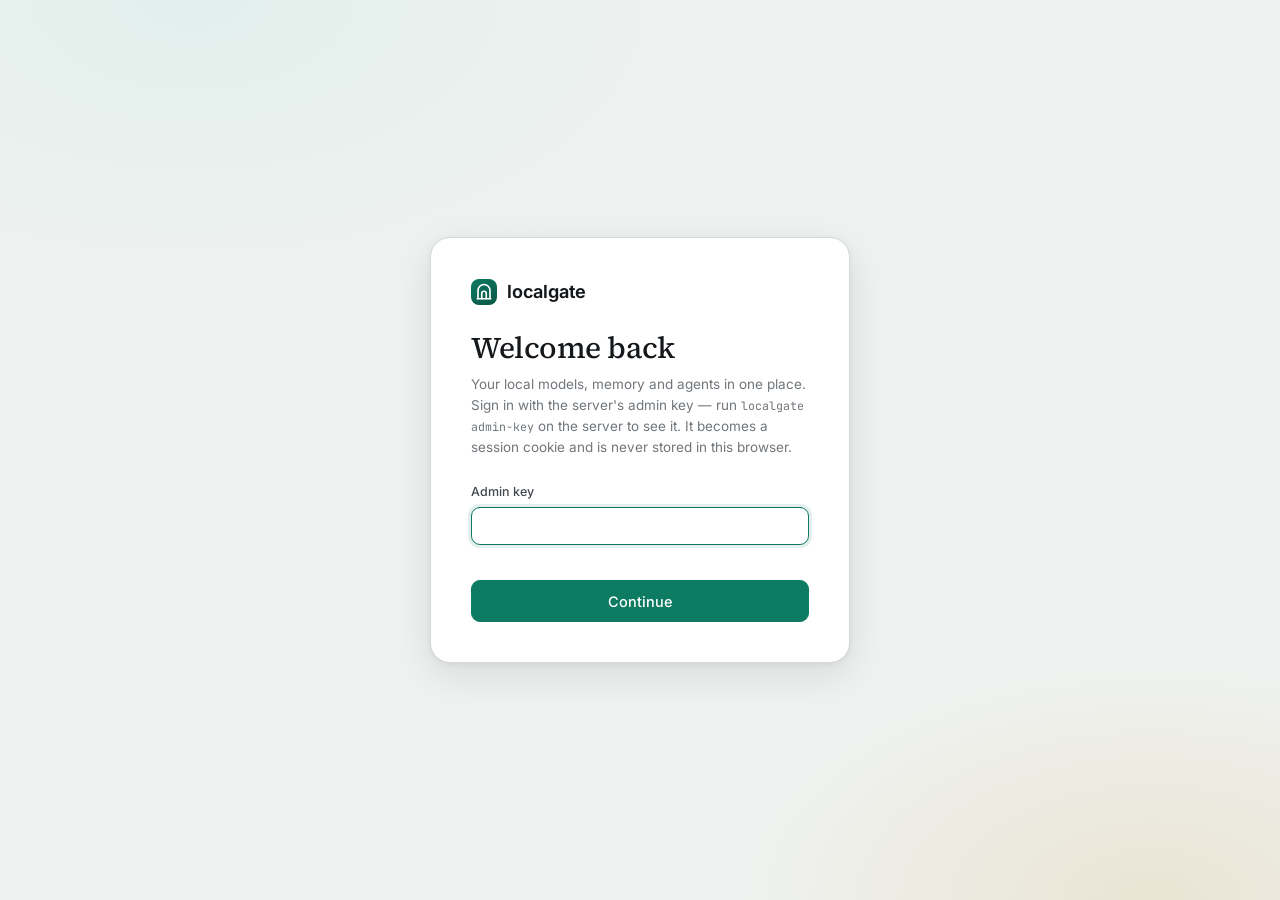
==== commit 9c68716c: "feat: first-run admin key, landing page, full terminal themes, and code that reaches files Onboardin" ====
--- a/src/localgate/dashboard/static/index.html
+++ b/src/localgate/dashboard/static/index.html
@@ -20,7 +20,7 @@
         <span>localgate</span>
       </div>
       <h1>Welcome back</h1>
-      <p class="muted">Your local models, memory and agents in one place. Sign in with the server's admin key (<code>LOCALGATE_ADMIN_KEY</code>) — it becomes a session cookie and is never stored in this browser.</p>
+      <p class="muted">Your local models, memory and agents in one place. Sign in with the server's admin key — run <code>localgate admin-key</code> on the server to see it. It becomes a session cookie and is never stored in this browser.</p>
       <label class="field">
         <span>Admin key</span>
         <input type="password" id="login-key" required autocomplete="current-password" aria-describedby="login-error" />
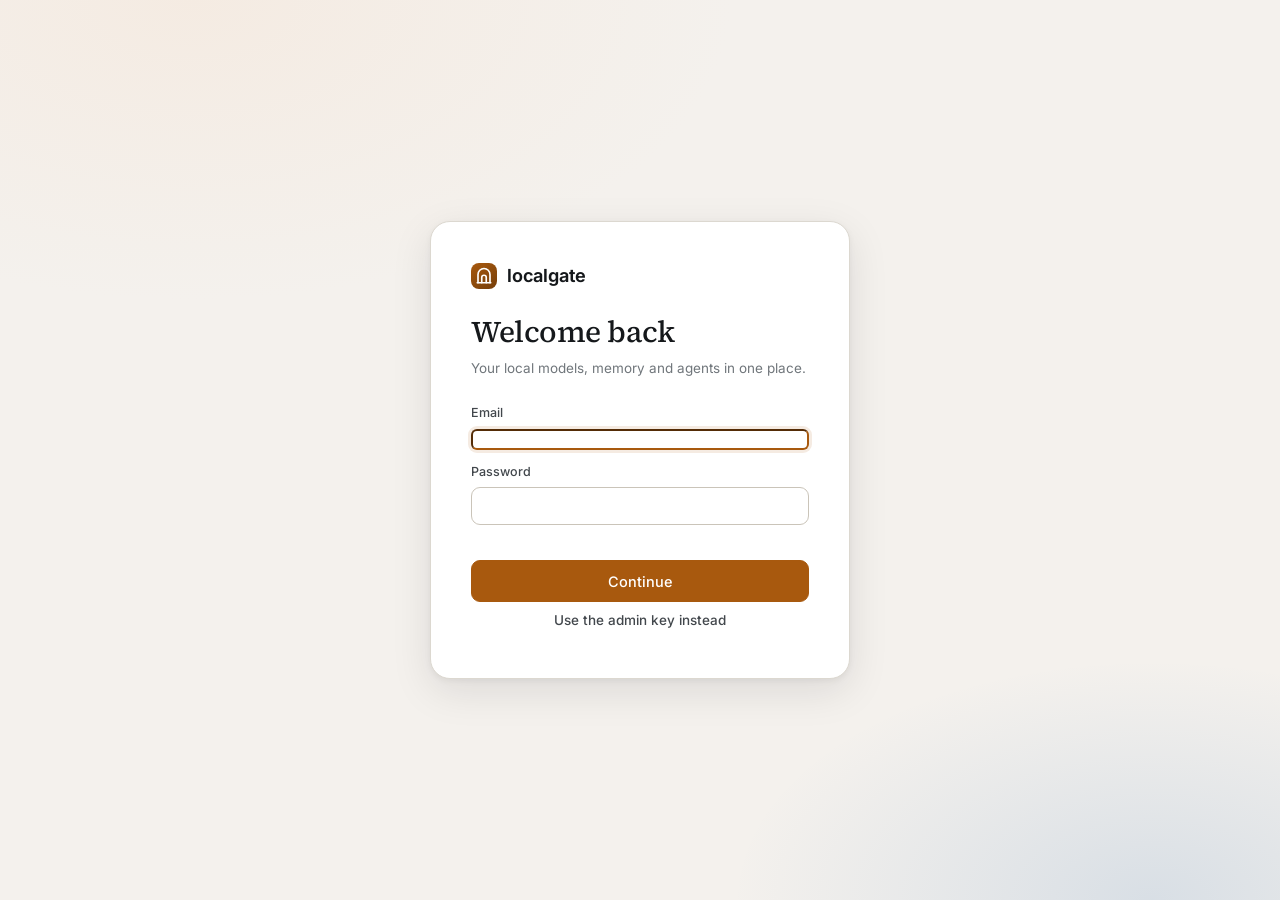
==== commit a8927f39: "feat: email/password dashboard accounts and a live input box during agent turns Accounts: a `users` " ====
--- a/src/localgate/dashboard/static/index.html
+++ b/src/localgate/dashboard/static/index.html
@@ -5,7 +5,7 @@
   <meta name="viewport" content="width=device-width, initial-scale=1, viewport-fit=cover" />
   <meta name="referrer" content="no-referrer" />
   <title>Localgate</title>
-  <link rel="icon" href="data:image/svg+xml,%3Csvg xmlns='http://www.w3.org/2000/svg' viewBox='0 0 32 32'%3E%3Crect width='32' height='32' rx='8' fill='%230d7a62'/%3E%3Cg fill='none' stroke='%23fff' stroke-width='2.4' stroke-linecap='round' stroke-linejoin='round'%3E%3Cpath d='M8 25V14a8 8 0 0 1 16 0v11'/%3E%3Cpath d='M13 25v-6a3 3 0 0 1 6 0v6'/%3E%3Cpath d='M6.5 25h19'/%3E%3C/g%3E%3C/svg%3E" />
+  <link rel="icon" href="data:image/svg+xml,%3Csvg xmlns='http://www.w3.org/2000/svg' viewBox='0 0 32 32'%3E%3Crect width='32' height='32' rx='8' fill='%23a8590e'/%3E%3Cg fill='none' stroke='%23fff' stroke-width='2.4' stroke-linecap='round' stroke-linejoin='round'%3E%3Cpath d='M8 25V14a8 8 0 0 1 16 0v11'/%3E%3Cpath d='M13 25v-6a3 3 0 0 1 6 0v6'/%3E%3Cpath d='M6.5 25h19'/%3E%3C/g%3E%3C/svg%3E" />
   <link rel="preload" href="font-inter.woff2" as="font" type="font/woff2" crossorigin />
   <link rel="preload" href="font-serif.woff2" as="font" type="font/woff2" crossorigin />
   <link rel="stylesheet" href="app.css" />
@@ -20,13 +20,27 @@
         <span>localgate</span>
       </div>
       <h1>Welcome back</h1>
-      <p class="muted">Your local models, memory and agents in one place. Sign in with the server's admin key — run <code>localgate admin-key</code> on the server to see it. It becomes a session cookie and is never stored in this browser.</p>
-      <label class="field">
-        <span>Admin key</span>
-        <input type="password" id="login-key" required autocomplete="current-password" aria-describedby="login-error" />
-      </label>
+      <p class="muted" id="login-intro">Your local models, memory and agents in one place.</p>
+      <div id="login-account">
+        <label class="field">
+          <span>Email</span>
+          <input type="email" id="login-email" autocomplete="username" aria-describedby="login-error" />
+        </label>
+        <label class="field">
+          <span>Password</span>
+          <input type="password" id="login-password" autocomplete="current-password" aria-describedby="login-error" />
+        </label>
+      </div>
+      <div id="login-admin" hidden>
+        <label class="field">
+          <span>Admin key</span>
+          <input type="password" id="login-key" autocomplete="off" aria-describedby="login-error" />
+        </label>
+        <p class="muted small">Run <code>localgate admin-key</code> on the server to see it. It becomes a session cookie and is never stored in this browser.</p>
+      </div>
       <p id="login-error" class="form-error" role="alert"></p>
       <button type="submit" class="btn primary block lg" id="login-submit">Continue</button>
+      <button type="button" class="btn ghost block" id="login-mode">Use the admin key instead</button>
     </form>
   </main>
 
--- a/src/localgate/dashboard/static/app.css
+++ b/src/localgate/dashboard/static/app.css
@@ -12,7 +12,7 @@
    Neutrals are mixed from the accent, so each palette tints the whole UI slightly
    and every theme feels like one piece in both modes. */
 
-:root, :root[data-palette="jade"] {
+:root[data-palette="jade"] {
   --p-light: #0d7a62; --p-light-hover: #0a664f; --p-dark: #3ad2a5; --p-dark-hover: #5fe0b9;
   --p2-light: #c98d1f; --p2-dark: #f0b54f;
 }
@@ -28,7 +28,8 @@
   --p-light: #b8325a; --p-light-hover: #9c2749; --p-dark: #ff7fa3; --p-dark-hover: #ff9db8;
   --p2-light: #2b8a8a; --p2-dark: #5fd0c8;
 }
-:root[data-palette="sunrise"] {
+/* Sunrise is the default, so it also applies before app.js sets a palette. */
+:root, :root[data-palette="sunrise"] {
   --p-light: #a8590e; --p-light-hover: #8d4a0b; --p-dark: #ffb454; --p-dark-hover: #ffc477;
   --p2-light: #2f6fb5; --p2-dark: #78b1f0;
 }
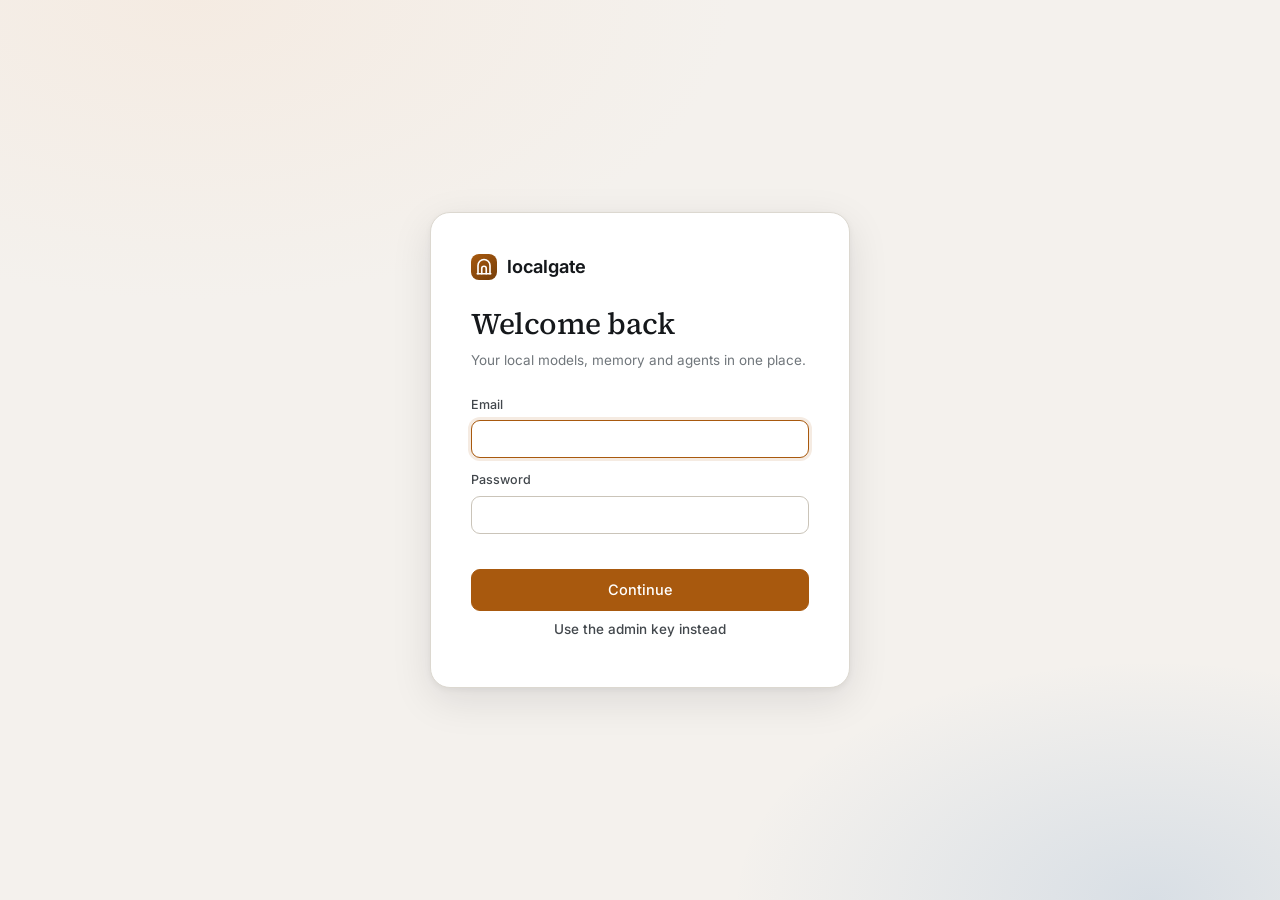
==== commit 51ce7393: "feat(1.0): dashboard Share page — device keys with limits, QR code and connect link; public /connect" ====
--- a/src/localgate/dashboard/static/index.html
+++ b/src/localgate/dashboard/static/index.html
@@ -76,6 +76,7 @@
         <a href="#/sessions" data-route="sessions"><svg class="nav-ico" viewBox="0 0 24 24" fill="none" stroke="currentColor" stroke-width="1.8" stroke-linecap="round" stroke-linejoin="round" aria-hidden="true"><path d="M12 3a9 9 0 1 0 9 9"/><path d="M12 7v5l3 2"/><path d="M16 3h5v5"/></svg>Memory &amp; sessions</a>
         <a href="#/models" data-route="models"><svg class="nav-ico" viewBox="0 0 24 24" fill="none" stroke="currentColor" stroke-width="1.8" stroke-linecap="round" stroke-linejoin="round" aria-hidden="true"><path d="M12 2 2 7l10 5 10-5-10-5z"/><path d="m2 17 10 5 10-5M2 12l10 5 10-5"/></svg>Models</a>
         <a href="#/keys" data-route="keys"><svg class="nav-ico" viewBox="0 0 24 24" fill="none" stroke="currentColor" stroke-width="1.8" stroke-linecap="round" stroke-linejoin="round" aria-hidden="true"><circle cx="7.5" cy="15.5" r="4.5"/><path d="m10.7 12.3 9.8-9.8M17 6l3 3M14 9l2 2"/></svg>API keys</a>
+        <a href="#/share" data-route="share"><svg class="nav-ico" viewBox="0 0 24 24" fill="none" stroke="currentColor" stroke-width="1.8" stroke-linecap="round" stroke-linejoin="round" aria-hidden="true"><circle cx="18" cy="5" r="3"/><circle cx="6" cy="12" r="3"/><circle cx="18" cy="19" r="3"/><path d="m8.6 13.5 6.8 4M15.4 6.5l-6.8 4"/></svg>Share</a>
         <a href="#/usage" data-route="usage"><svg class="nav-ico" viewBox="0 0 24 24" fill="none" stroke="currentColor" stroke-width="1.8" stroke-linecap="round" stroke-linejoin="round" aria-hidden="true"><path d="M3 3v18h18"/><path d="M7 15l4-4 3 3 5-6"/></svg>Usage</a>
         <a href="#/settings" data-route="settings"><svg class="nav-ico" viewBox="0 0 24 24" fill="none" stroke="currentColor" stroke-width="1.8" stroke-linecap="round" stroke-linejoin="round" aria-hidden="true"><circle cx="12" cy="12" r="3"/><path d="M19.4 15a1.7 1.7 0 0 0 .3 1.8l.1.1a2 2 0 1 1-2.8 2.8l-.1-.1a1.7 1.7 0 0 0-1.8-.3 1.7 1.7 0 0 0-1 1.5V21a2 2 0 1 1-4 0v-.1a1.7 1.7 0 0 0-1.1-1.5 1.7 1.7 0 0 0-1.8.3l-.1.1a2 2 0 1 1-2.8-2.8l.1-.1a1.7 1.7 0 0 0 .3-1.8 1.7 1.7 0 0 0-1.5-1H3a2 2 0 1 1 0-4h.1a1.7 1.7 0 0 0 1.5-1.1 1.7 1.7 0 0 0-.3-1.8l-.1-.1a2 2 0 1 1 2.8-2.8l.1.1a1.7 1.7 0 0 0 1.8.3H9a1.7 1.7 0 0 0 1-1.5V3a2 2 0 1 1 4 0v.1a1.7 1.7 0 0 0 1 1.5 1.7 1.7 0 0 0 1.8-.3l.1-.1a2 2 0 1 1 2.8 2.8l-.1.1a1.7 1.7 0 0 0-.3 1.8V9a1.7 1.7 0 0 0 1.5 1H21a2 2 0 1 1 0 4h-.1a1.7 1.7 0 0 0-1.5 1z"/></svg>Settings</a>
       </nav>
--- a/src/localgate/dashboard/static/app.css
+++ b/src/localgate/dashboard/static/app.css
@@ -158,7 +158,7 @@
 .icon-btn:hover { color: var(--text); background: var(--surface-2); text-decoration: none; }
 .icon-btn svg { width: 18px; height: 18px; }
 
-input[type="text"], input[type="password"], input[type="number"], input[type="search"], input[type="url"], select, textarea {
+input[type="text"], input[type="password"], input[type="number"], input[type="search"], input[type="url"], input[type="email"], input[type="date"], select, textarea {
   width: 100%; height: 38px; padding: 0 var(--s3); border: 1px solid var(--border-strong); border-radius: var(--radius-sm);
   background: var(--surface); color: var(--text); font: 13.5px var(--font); transition: border-color 0.15s, box-shadow 0.15s;
 }
@@ -613,3 +613,29 @@
   .segmented { width: 100%; }
   .segmented button { flex: 1; justify-content: center; padding: 0 8px; }
 }
+
+/* ---------- Key limits (keys page, edit dialog, Share page) ---------- */
+.dialog.wide { max-width: 580px; }
+.limits { display: flex; flex-direction: column; gap: var(--s3); margin-top: var(--s3); }
+.limits .field-row { align-items: flex-start; }
+.limits .field-row > .field { margin-bottom: 0; }
+.field-hint { color: var(--text-3); font-weight: 400; font-size: 11.5px; }
+.more-limits { margin-top: var(--s3); }
+.more-limits > summary { cursor: pointer; color: var(--text-2); font-size: 13px; font-weight: 500; width: fit-content; }
+.more-limits > summary:hover { color: var(--text); }
+.limits-cell { font-size: 12.5px; color: var(--text-2); }
+
+/* ---------- Share page ---------- */
+.share-urls { list-style: none; padding: 0; margin: 0 0 var(--s3); display: flex; flex-direction: column; gap: var(--s2); }
+.share-urls li { display: grid; grid-template-columns: 120px minmax(0, 1fr) auto; align-items: center; gap: var(--s3); }
+.share-urls code { overflow-wrap: anywhere; }
+.share-label { color: var(--text-3); font-size: 12.5px; }
+.share-grid { display: grid; grid-template-columns: 240px minmax(0, 1fr); gap: var(--s5); align-items: start; margin-bottom: var(--s4); }
+.qr { width: 220px; height: 220px; border-radius: var(--radius-sm); background: #fff; padding: 6px; border: 1px solid var(--border); }
+.share-creds code { overflow-wrap: anywhere; }
+.share-result .codeblock { margin-top: var(--s3); }
+@media (max-width: 720px) {
+  .share-grid { grid-template-columns: minmax(0, 1fr); }
+  .share-urls li { grid-template-columns: minmax(0, 1fr) auto; }
+  .share-label { grid-column: 1 / -1; }
+}
